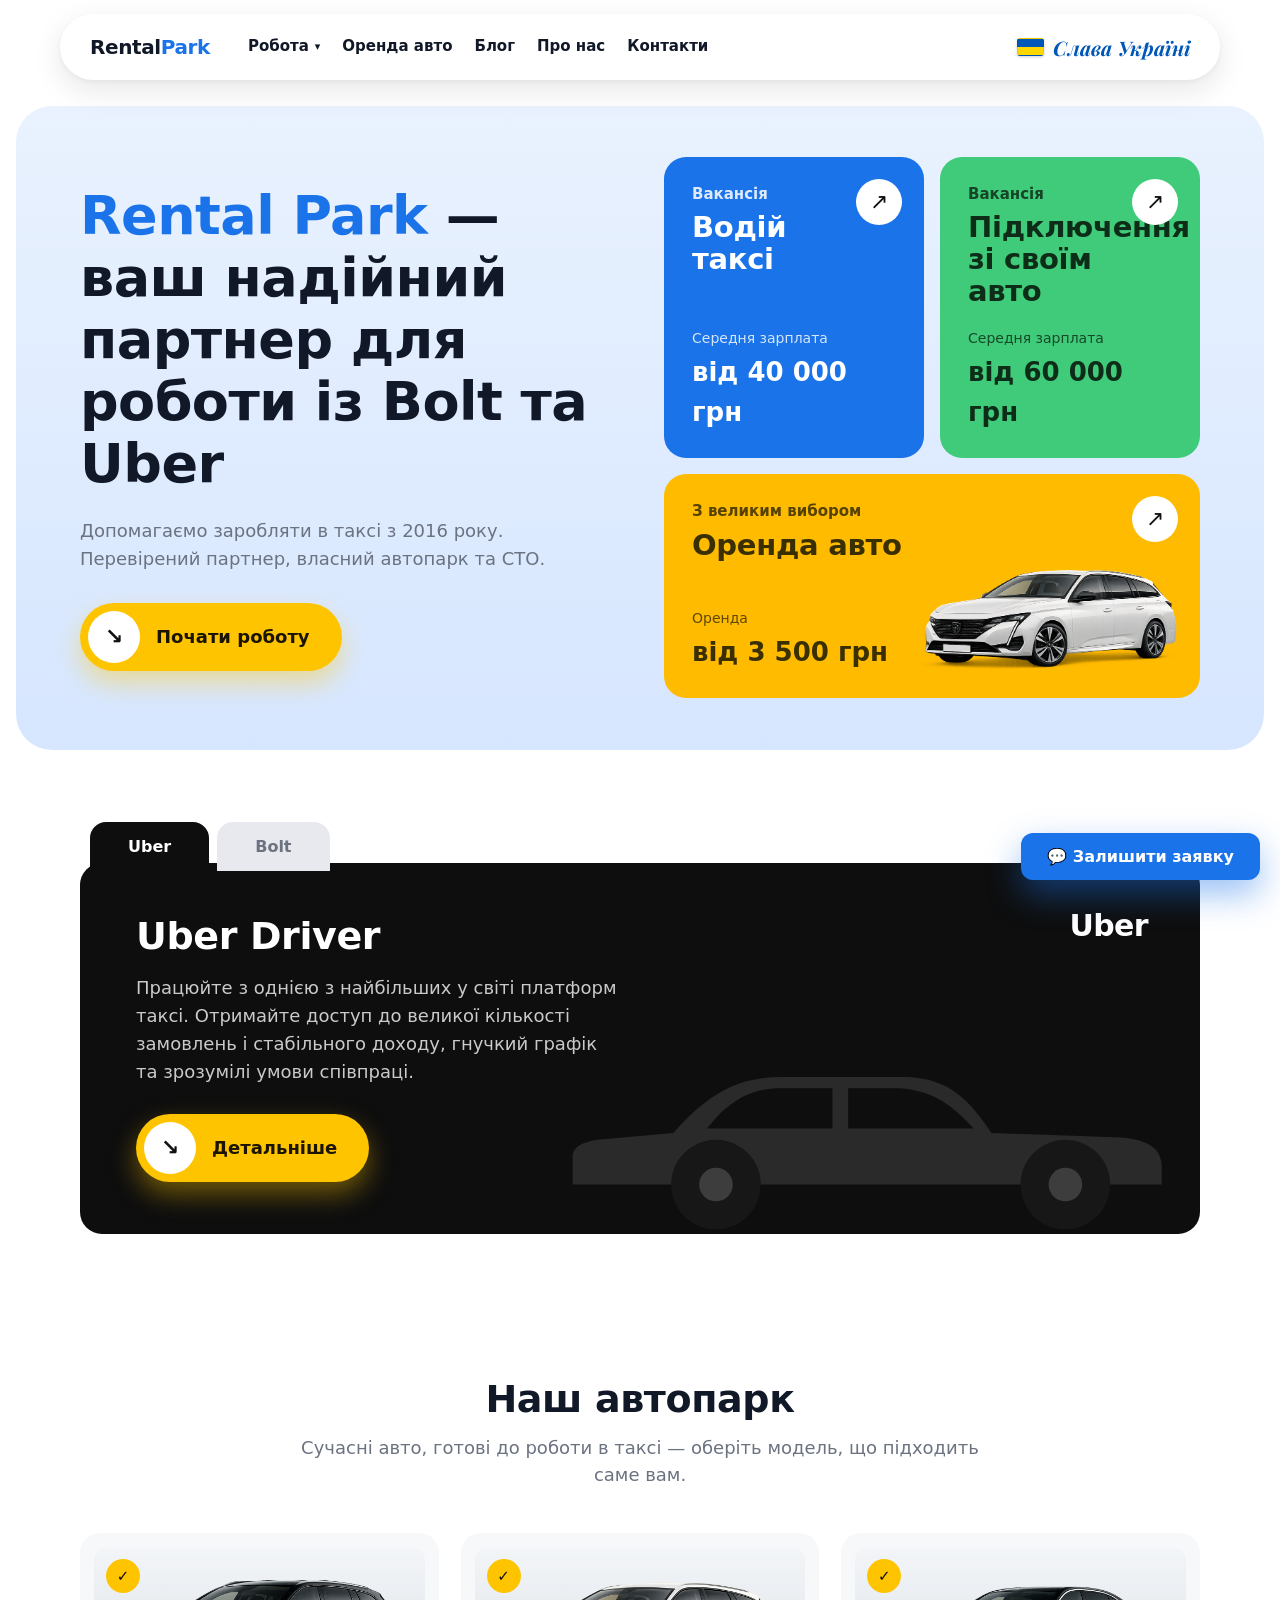
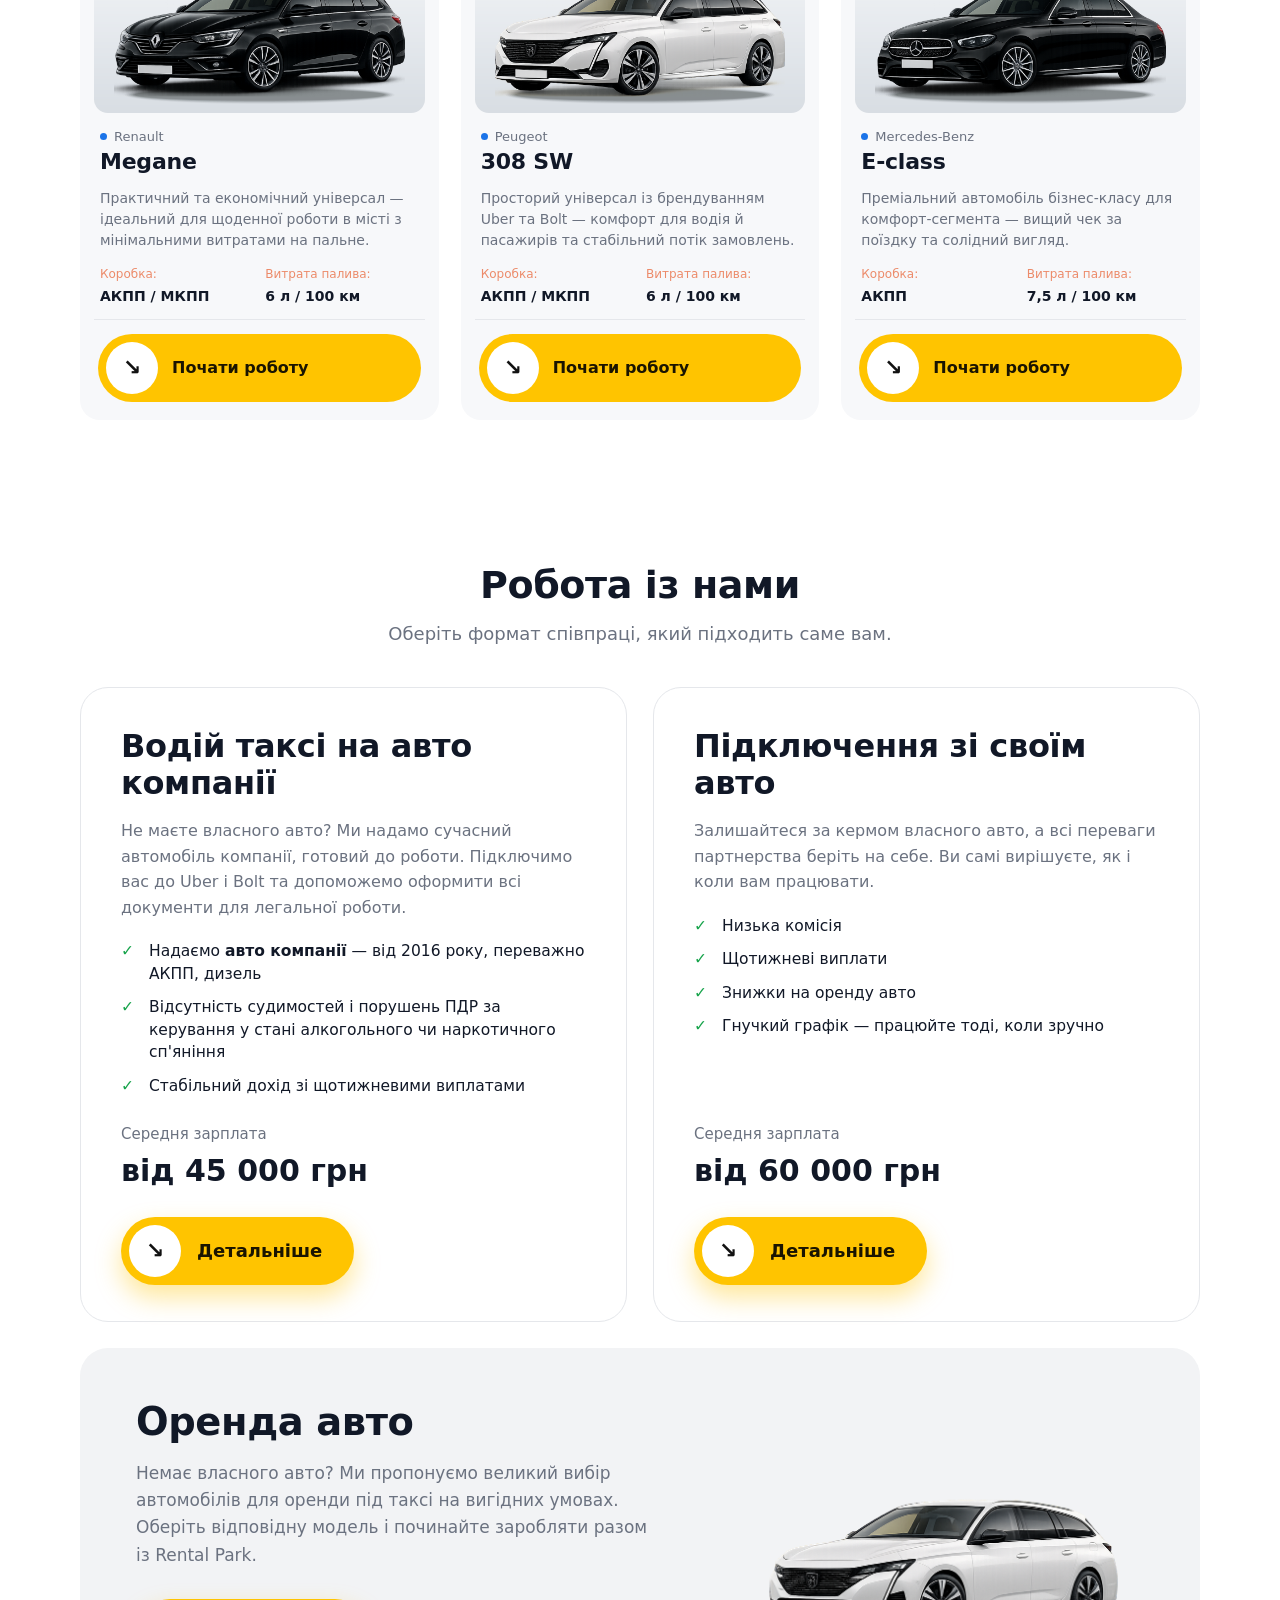
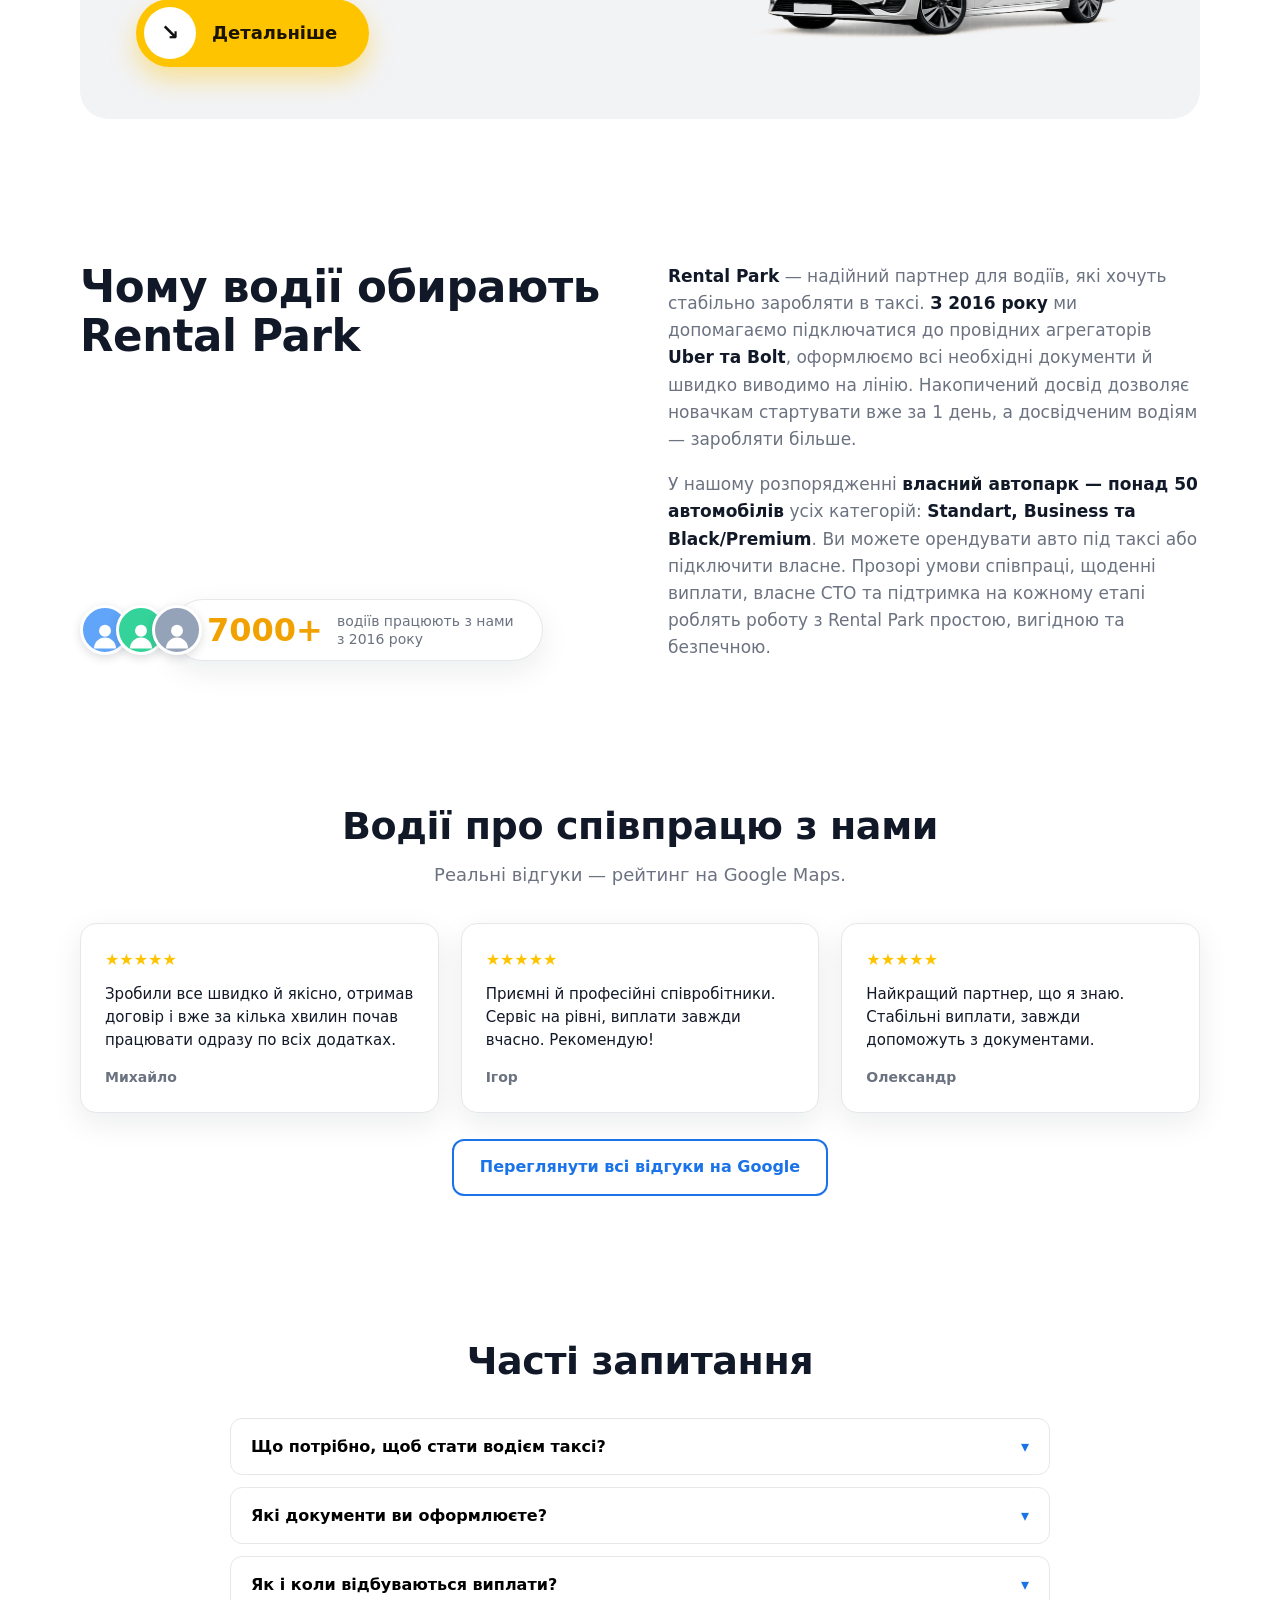
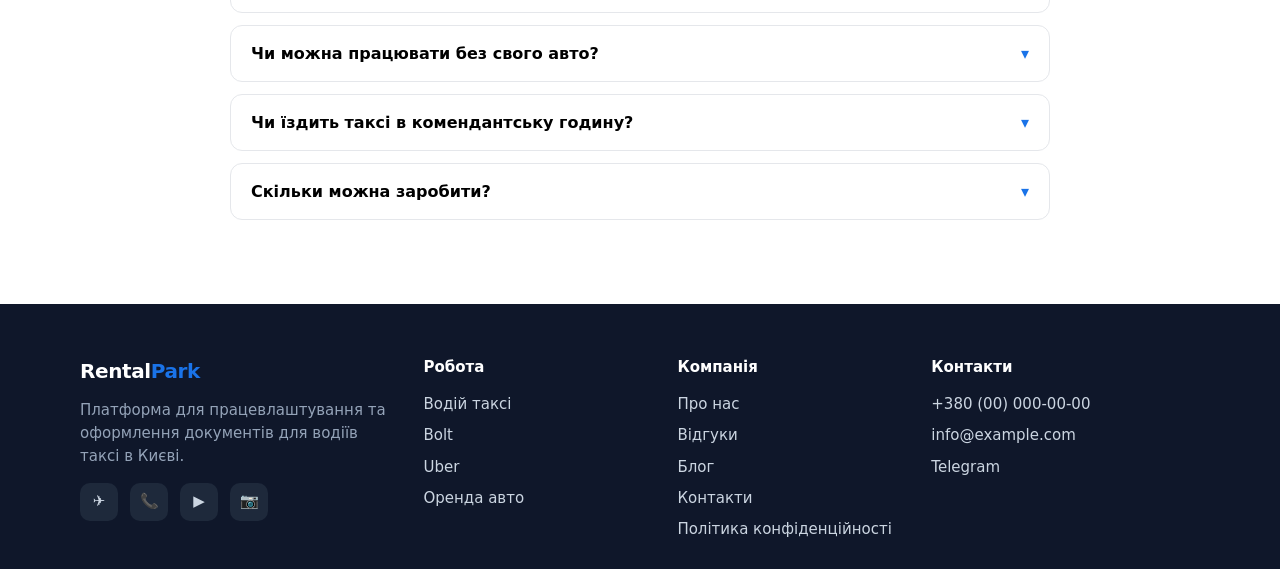
==== index.html @ 84e73bfc "Add contacts, privacy pages; data-driven rental catalog; content edits - Add Контакти page (phone/em" ====
<!DOCTYPE html>
<html lang="uk">
<head>
<meta charset="UTF-8">
<meta name="viewport" content="width=device-width, initial-scale=1">
<title>Робота водієм таксі в Києві — Uklon, Bolt, Uber | Прототип</title>
<meta name="description" content="Легальна робота в таксі Києва. Підключення до Uklon, Bolt, Uber за 1 день. Виплати щодня, оформлення документів під ключ, підтримка рідною мовою.">
<link rel="preconnect" href="https://fonts.googleapis.com">
<link rel="preconnect" href="https://fonts.gstatic.com" crossorigin>
<link href="https://fonts.googleapis.com/css2?family=Playfair+Display:ital,wght@1,600;1,700&display=swap" rel="stylesheet">
<link rel="stylesheet" href="styles.css">
</head>
<body>

<!-- HEADER -->
<header>
  <div class="nav">
    <a href="#" class="logo" onclick="window.scrollTo({top:0,behavior:'smooth'});return false;">Rental<span>Park</span></a>
    <nav class="menu">
      <div class="has-dropdown">
        <button type="button" class="drop-toggle" onclick="toggleDrop(this)">Робота <span class="chev">▾</span></button>
        <div class="dropdown">
          <div class="dd-head">Водій</div>
          <a class="dd-uber" href="uber.html"><span class="dd-dot"></span>Uber</a>
          <a class="dd-bolt" href="bolt.html"><span class="dd-dot"></span>Bolt</a>
        </div>
      </div>
      <a href="orenda.html">Оренда авто</a>
      <a href="blog.html">Блог</a>
      <a href="#about">Про нас</a>
      <a href="contacts.html">Контакти</a>
    </nav>
    <div class="nav-right">
      <span class="ua-slogan"><span class="ua-flag" aria-hidden="true"></span>Слава Україні</span>
      <button class="burger" onclick="toggleMenu()">☰</button>
    </div>
  </div>
</header>

<!-- S1 HERO -->
<section class="hero">
  <div class="wrap hero-grid">
    <div class="hero-text">
      <h1><span class="accent">Rental Park</span> — ваш надійний партнер для роботи із Bolt та Uber</h1>
      <p class="lead">Допомагаємо заробляти в таксі з 2016 року. Перевірений партнер, власний автопарк та СТО.</p>
      <a class="btn-start" href="#apply" onclick="openModal();return false;"><span class="bs-ic">↘</span>Почати роботу</a>
    </div>
    <div class="hero-cards">
      <a class="hcard hc-blue" href="#apply" onclick="openModal('blue');return false;">
        <div class="hc-arrow">↗</div>
        <div class="hc-label">Вакансія</div>
        <div class="hc-title">Водій таксі</div>
        <div class="hc-foot"><span>Середня зарплата</span><b>від 40 000 грн</b></div>
      </a>
      <a class="hcard hc-green" href="#apply" onclick="openModal('green');return false;">
        <div class="hc-arrow">↗</div>
        <div class="hc-label">Вакансія</div>
        <div class="hc-title">Підключення зі своїм авто</div>
        <div class="hc-foot"><span>Середня зарплата</span><b>від 60 000 грн</b></div>
      </a>
      <a class="hcard hc-yellow" id="rent" href="#apply" onclick="openModal();return false;">
        <img class="hc-car" src="car-rental.png" alt="Автомобіль для оренди" onerror="this.style.display='none'">
        <div class="hc-arrow">↗</div>
        <div class="hc-label">З великим вибором</div>
        <div class="hc-title">Оренда авто</div>
        <div class="hc-foot"><span>Оренда</span><b>від 3 500 грн</b></div>
      </a>
    </div>
  </div>
</section>

<!-- S1d PLATFORM TABS -->
<section id="platform-choice">
  <div class="wrap">
    <div class="ptabs">
      <button class="ptab is-active" data-tab="uber" onclick="showPlatform('uber')">Uber</button>
      <button class="ptab" data-tab="bolt" onclick="showPlatform('bolt')">Bolt</button>
    </div>
    <div class="ptab-mobile">
      <button class="pnav" onclick="platformNav(-1)" aria-label="Попередня платформа">‹</button>
      <span class="pcur">Uber</span>
      <button class="pnav" onclick="platformNav(1)" aria-label="Наступна платформа">›</button>
    </div>

    <!-- UBER -->
    <div class="pslide pslide-uber is-active" data-panel="uber">
      <span class="plogo">Uber</span>
      <div class="ptext">
        <h2>Uber Driver</h2>
        <p>Працюйте з однією з найбільших у світі платформ таксі. Отримайте доступ до великої кількості замовлень і стабільного доходу, гнучкий графік та зрозумілі умови співпраці.</p>
        <a class="btn-start" href="#apply" onclick="openModal();return false;"><span class="bs-ic">↘</span>Детальніше</a>
      </div>
      <div class="pcar">
        <svg class="pcar-ph" viewBox="0 0 600 240" aria-hidden="true">
          <path class="b" d="M30,196 L30,172 C30,164 35,159 52,156 L120,150 C150,116 176,100 216,100 L330,100 C366,102 384,120 404,150 L520,154 C544,156 556,164 556,180 L556,196 Z"/>
          <path class="w" d="M150,146 C170,120 190,110 216,110 L262,110 L262,146 Z"/>
          <path class="w" d="M276,110 L322,110 C352,112 370,126 388,146 L276,146 Z"/>
          <circle class="t" cx="158" cy="196" r="40"/><circle class="h" cx="158" cy="196" r="15"/>
          <circle class="t" cx="470" cy="196" r="40"/><circle class="h" cx="470" cy="196" r="15"/>
        </svg>
        <img class="pcar-img" src="uber-car.jpg" alt="Авто для роботи в Uber" loading="lazy" onerror="this.style.display='none'">
      </div>
    </div>

    <!-- BOLT -->
    <div class="pslide pslide-bolt" data-panel="bolt">
      <span class="plogo">Bolt</span>
      <div class="ptext">
        <h2>Bolt Taxi</h2>
        <p>Приєднуйтесь до одного з найпопулярніших сервісів таксі в Європі. Легкий старт, зручні умови для водіїв та стабільний потік замовлень із щотижневими виплатами.</p>
        <a class="btn-start" href="#apply" onclick="openModal();return false;"><span class="bs-ic">↘</span>Детальніше</a>
      </div>
      <div class="pcar">
        <svg class="pcar-ph" viewBox="0 0 600 240" aria-hidden="true">
          <path class="b" d="M30,196 L30,172 C30,164 35,159 52,156 L120,150 C150,116 176,100 216,100 L330,100 C366,102 384,120 404,150 L520,154 C544,156 556,164 556,180 L556,196 Z"/>
          <path class="w" d="M150,146 C170,120 190,110 216,110 L262,110 L262,146 Z"/>
          <path class="w" d="M276,110 L322,110 C352,112 370,126 388,146 L276,146 Z"/>
          <circle class="t" cx="158" cy="196" r="40"/><circle class="h" cx="158" cy="196" r="15"/>
          <circle class="t" cx="470" cy="196" r="40"/><circle class="h" cx="470" cy="196" r="15"/>
        </svg>
        <img class="pcar-img" src="bolt-car.jpg" alt="Авто для роботи в Bolt" loading="lazy" onerror="this.style.display='none'">
      </div>
    </div>
  </div>
</section>

<!-- S1d2 OUR FLEET -->
<section id="fleet">
  <div class="wrap">
    <div class="center" style="margin-bottom:44px">
      <h2>Наш автопарк</h2>
      <p class="lead center">Сучасні авто, готові до роботи в таксі — оберіть модель, що підходить саме вам.</p>
    </div>
    <div class="cars fleet-cars">

      <!-- CARD -->
      <article class="car-card">
        <div class="car-photo">
          <span class="car-badge">✓</span>
          <img src="renault-megane.png" alt="Renault Megane" loading="lazy" onerror="this.style.display='none'">
        </div>
        <div class="car-brand">Renault</div>
        <div class="car-name"><h3>Megane</h3></div>
        <p class="car-desc">Практичний та економічний універсал — ідеальний для щоденної роботи в місті з мінімальними витратами на пальне.</p>
        <div class="car-specs">
          <div><div class="lbl">Коробка:</div><div class="val">АКПП / МКПП</div></div>
          <div><div class="lbl">Витрата палива:</div><div class="val">6 л / 100 км</div></div>
        </div>
        <button class="btn-book" onclick="openModal()"><span class="bs-ic">↘</span>Почати роботу</button>
      </article>

      <!-- CARD -->
      <article class="car-card">
        <div class="car-photo">
          <span class="car-badge">✓</span>
          <img src="peugeot-308.png" alt="Peugeot 308 SW" loading="lazy" onerror="this.style.display='none'">
        </div>
        <div class="car-brand">Peugeot</div>
        <div class="car-name"><h3>308 SW</h3></div>
        <p class="car-desc">Просторий універсал із брендуванням Uber та Bolt — комфорт для водія й пасажирів та стабільний потік замовлень.</p>
        <div class="car-specs">
          <div><div class="lbl">Коробка:</div><div class="val">АКПП / МКПП</div></div>
          <div><div class="lbl">Витрата палива:</div><div class="val">6 л / 100 км</div></div>
        </div>
        <button class="btn-book" onclick="openModal()"><span class="bs-ic">↘</span>Почати роботу</button>
      </article>

      <!-- CARD -->
      <article class="car-card">
        <div class="car-photo">
          <span class="car-badge">✓</span>
          <img src="mercedes-e.png" alt="Mercedes E-class" loading="lazy" onerror="this.style.display='none'">
        </div>
        <div class="car-brand">Mercedes-Benz</div>
        <div class="car-name"><h3>E-class</h3></div>
        <p class="car-desc">Преміальний автомобіль бізнес-класу для комфорт-сегмента — вищий чек за поїздку та солідний вигляд.</p>
        <div class="car-specs">
          <div><div class="lbl">Коробка:</div><div class="val">АКПП</div></div>
          <div><div class="lbl">Витрата палива:</div><div class="val">7,5 л / 100 км</div></div>
        </div>
        <button class="btn-book" onclick="openModal()"><span class="bs-ic">↘</span>Почати роботу</button>
      </article>

    </div>
  </div>
</section>

<!-- S1e WORK WITH US -->
<section id="work">
  <div class="wrap">
    <div class="center" style="margin-bottom:40px">
      <h2>Робота із нами</h2>
      <p class="lead center">Оберіть формат співпраці, який підходить саме вам.</p>
    </div>
    <div class="grid job-grid">
      <div class="job-card">
        <h3>Водій таксі на авто компанії</h3>
        <p>Не маєте власного авто? Ми надамо сучасний автомобіль компанії, готовий до роботи. Підключимо вас до Uber і Bolt та допоможемо оформити всі документи для легальної роботи.</p>
        <ul class="job-cond">
          <li>Надаємо <strong>авто компанії</strong> — від 2016 року, переважно АКПП, дизель</li>
          <li>Відсутність судимостей і порушень ПДР за керування у стані алкогольного чи наркотичного сп'яніння</li>
          <li>Стабільний дохід зі щотижневими виплатами</li>
        </ul>
        <div class="job-foot">
          <div class="job-sal"><span>Середня зарплата</span><b>від 45 000 грн</b></div>
          <a class="btn-start" href="#apply" onclick="openModal();return false;"><span class="bs-ic">↘</span>Детальніше</a>
        </div>
      </div>

      <div class="job-card">
        <h3>Підключення зі своїм авто</h3>
        <p>Залишайтеся за кермом власного авто, а всі переваги партнерства беріть на себе. Ви самі вирішуєте, як і коли вам працювати.</p>
        <ul class="job-cond">
          <li>Низька комісія</li>
          <li>Щотижневі виплати</li>
          <li>Знижки на оренду авто</li>
          <li>Гнучкий графік — працюйте тоді, коли зручно</li>
        </ul>
        <div class="job-foot">
          <div class="job-sal"><span>Середня зарплата</span><b>від 60 000 грн</b></div>
          <a class="btn-start" href="#apply" onclick="openModal();return false;"><span class="bs-ic">↘</span>Детальніше</a>
        </div>
      </div>
    </div>

    <div class="rent-banner">
      <h3>Оренда авто</h3>
      <p>Немає власного авто? Ми пропонуємо великий вибір автомобілів для оренди під таксі на вигідних умовах. Оберіть відповідну модель і починайте заробляти разом із Rental Park.</p>
      <a class="btn-start" href="orenda.html"><span class="bs-ic">↘</span>Детальніше</a>
      <img class="rb-car" src="car-rental.png" alt="Автомобіль для оренди — Peugeot 308 SW" loading="lazy" onerror="this.style.display='none'">
    </div>
  </div>
</section>

<!-- S1b WHY / ABOUT -->
<section id="about">
  <div class="wrap why-grid">
    <div class="why-left">
      <h2>Чому водії обирають <span class="accent">Rental Park</span></h2>
      <div class="proof">
        <div class="avatars">
          <span class="avatar"><img src="face1.jpg" alt="" loading="lazy" onerror="this.remove()"></span>
          <span class="avatar"><img src="face2.jpg" alt="" loading="lazy" onerror="this.remove()"></span>
          <span class="avatar"><img src="face3.jpg" alt="" loading="lazy" onerror="this.remove()"></span>
        </div>
        <div class="proof-pill">
          <b>7000+</b>
          <span>водіїв працюють з нами<br>з 2016 року</span>
        </div>
      </div>
    </div>
    <div class="why-right">
      <p><strong>Rental Park</strong> — надійний партнер для водіїв, які хочуть стабільно заробляти в таксі. <strong>З 2016 року</strong> ми допомагаємо підключатися до провідних агрегаторів <strong>Uber та Bolt</strong>, оформлюємо всі необхідні документи й швидко виводимо на лінію. Накопичений досвід дозволяє новачкам стартувати вже за 1 день, а досвідченим водіям — заробляти більше.</p>
      <p>У нашому розпорядженні <strong>власний автопарк — понад 50 автомобілів</strong> усіх категорій: <strong>Standart, Business та Black/Premium</strong>. Ви можете орендувати авто під таксі або підключити власне. Прозорі умови співпраці, щоденні виплати, власне СТО та підтримка на кожному етапі роблять роботу з Rental Park простою, вигідною та безпечною.</p>
    </div>
  </div>
</section>

<!-- S7 REVIEWS -->
<section id="reviews">
  <div class="wrap">
    <div class="center" style="margin-bottom:34px"><h2>Водії про співпрацю з нами</h2><p class="lead center">Реальні відгуки — рейтинг на Google Maps.</p></div>
    <div class="grid rev">
      <div class="rev-card"><div class="stars">★★★★★</div><p>Зробили все швидко й якісно, отримав договір і вже за кілька хвилин почав працювати одразу по всіх додатках.</p><div class="who">Михайло</div></div>
      <div class="rev-card"><div class="stars">★★★★★</div><p>Приємні й професійні співробітники. Сервіс на рівні, виплати завжди вчасно. Рекомендую!</p><div class="who">Ігор</div></div>
      <div class="rev-card"><div class="stars">★★★★★</div><p>Найкращий партнер, що я знаю. Стабільні виплати, завжди допоможуть з документами.</p><div class="who">Олександр</div></div>
    </div>
    <div class="center" style="margin-top:26px"><a class="btn btn-ghost" href="#" onclick="return false;">Переглянути всі відгуки на Google</a></div>
  </div>
</section>

<!-- S10 FAQ -->
<section id="faq">
  <div class="wrap">
    <div class="center" style="margin-bottom:34px"><h2>Часті запитання</h2></div>
    <div class="faq">
      <div class="q"><button onclick="tq(this)">Що потрібно, щоб стати водієм таксі? <span class="chev">▾</span></button><div class="a"><p>Посвідчення водія, авто (своє або орендоване), пакет документів. Решту оформлення беремо на себе — консультуємо на кожному кроці.</p></div></div>
      <div class="q"><button onclick="tq(this)">Які документи ви оформлюєте? <span class="chev">▾</span></button><div class="a"><p>ФОП, договір, випис із ліцензії, ідентифікатор водія. Допомагаємо зібрати все для легальної роботи.</p></div></div>
      <div class="q"><button onclick="tq(this)">Як і коли відбуваються виплати? <span class="chev">▾</span></button><div class="a"><p>Щодня, щотижня або готівкою в офісі — обираєте зручний формат.</p></div></div>
      <div class="q"><button onclick="tq(this)">Чи можна працювати без свого авто? <span class="chev">▾</span></button><div class="a"><p>Так. Підберемо авто під таксі з партнерських автопарків на вигідних умовах.</p></div></div>
      <div class="q"><button onclick="tq(this)">Чи їздить таксі в комендантську годину? <span class="chev">▾</span></button><div class="a"><p>Uklon і Bolt працюють у Києві цілодобово за погодженими правилами. Розповімо деталі на консультації.</p></div></div>
      <div class="q"><button onclick="tq(this)">Скільки можна заробити? <span class="chev">▾</span></button><div class="a"><p>Залежить від графіка й платформи. Активні водії заробляють від 25 000 ₴/міс.* Порахуємо ваш дохід персонально.</p></div></div>
    </div>
  </div>
</section>

<!-- FOOTER -->
<footer id="contacts">
  <div class="wrap">
    <div class="foot-grid">
      <div>
        <div class="logo" style="color:#fff;margin-bottom:12px">Rental<span>Park</span></div>
        <p style="color:#94A3B8">Платформа для працевлаштування та оформлення документів для водіїв таксі в Києві.</p>
        <div class="socials"><a href="#">✈</a><a href="#">📞</a><a href="#">▶</a><a href="#">📷</a></div>
      </div>
      <div><h5>Робота</h5><div class="foot-links"><a href="#work">Водій таксі</a><a href="bolt.html">Bolt</a><a href="uber.html">Uber</a><a href="orenda.html">Оренда авто</a></div></div>
      <div><h5>Компанія</h5><div class="foot-links"><a href="#about">Про нас</a><a href="#reviews">Відгуки</a><a href="blog.html">Блог</a><a href="contacts.html">Контакти</a><a href="privacy.html">Політика конфіденційності</a></div></div>
      <div><h5>Контакти</h5><div class="foot-links"><a href="tel:+380000000000">+380 (00) 000-00-00</a><a href="mailto:info@example.com">info@example.com</a><a href="#">Telegram</a></div></div>
    </div>
  </div>
</footer>

<!-- STICKY CTA -->
<button class="btn btn-primary sticky-cta mobile-bar" onclick="openModal()">💬 Залишити заявку</button>

<!-- MODAL -->
<div class="modal" id="modal">
  <div class="join-box">
    <button class="join-close" onclick="closeModal()" aria-label="Закрити">×</button>
    <div class="join-content">
      <h2>Приєднуйся до<br>нашої команди!</h2>
      <p>Заповніть форму нижче та наші менеджери зв'яжуться із вами.</p>
      <form onsubmit="return submitForm(event,'f2')">
        <div class="join-fields">
          <label class="join-input">
            <svg viewBox="0 0 24 24" width="18" height="18" fill="#111" aria-hidden="true"><path d="M12 12a5 5 0 1 0 0-10 5 5 0 0 0 0 10Zm0 2c-5 0-9 2.5-9 6v1h18v-1c0-3.5-4-6-9-6Z"/></svg>
            <input required type="text" placeholder="Ваше ім'я">
          </label>
          <label class="join-input">
            <svg viewBox="0 0 24 24" width="18" height="18" fill="#111" aria-hidden="true"><path d="M6.6 10.8a15 15 0 0 0 6.6 6.6l2.2-2.2c.3-.3.7-.4 1-.2 1.1.4 2.3.6 3.6.6.6 0 1 .4 1 1V20c0 .6-.4 1-1 1C10.6 21 3 13.4 3 4c0-.6.4-1 1-1h3.4c.6 0 1 .4 1 1 0 1.3.2 2.5.6 3.6.1.4 0 .8-.3 1l-2.1 2.2Z"/></svg>
            <input required type="tel" placeholder="+380 000 000-00">
          </label>
        </div>
        <div class="join-submit-row">
          <button class="join-btn" type="submit"><span class="jb-ic">↘</span>Залишити заявку</button>
          <p class="join-consent">Натискаючи кнопку «Залишити заявку», ви автоматично погоджуєтесь із <a href="#">політикою конфіденційності</a> та обробкою персональних даних.</p>
        </div>
      </form>
      <div class="ok-msg" id="ok-f2">✓ Дякуємо! Менеджер зв'яжеться найближчим часом.</div>
    </div>
    <img class="join-photo" src="join.png" alt="" onerror="this.style.display='none'">
  </div>
</div>

<script src="app.js"></script>
</body>
</html>
---- styles.css ----
:root{
    --primary:#1A73E8; --primary-600:#155CC0; --accent:#FFC400;
    --ink:#111827; --muted:#6B7280; --bg:#FFFFFF; --bg-soft:#F5F7FA;
    --success:#16A34A; --line:#E5E7EB; --radius:16px;
    --shadow:0 10px 30px rgba(17,24,39,.08);
    --font:"Segoe UI",Roboto,Inter,system-ui,Arial,sans-serif;
  }
  *{box-sizing:border-box;margin:0;padding:0}
  html{scroll-behavior:smooth}
  body{font-family:var(--font);color:var(--ink);background:var(--bg);line-height:1.55;font-size:17px}
  img{max-width:100%;display:block}
  a{color:inherit;text-decoration:none}
  .wrap{max-width:1160px;margin:0 auto;padding:0 20px}
  section{padding:72px 0}
  h1,h2,h3{line-height:1.15;font-weight:800;letter-spacing:-.01em}
  h2{font-size:clamp(26px,3.4vw,38px);margin-bottom:12px}
  .lead{color:var(--muted);font-size:18px;max-width:720px}
  .center{text-align:center;margin-inline:auto}
  .btn{display:inline-flex;align-items:center;gap:8px;border:0;cursor:pointer;
    font-family:inherit;font-weight:700;font-size:16px;padding:14px 26px;border-radius:12px;transition:.18s}
  .btn-primary{background:var(--primary);color:#fff}
  .btn-primary:hover{background:var(--primary-600);transform:translateY(-1px)}
  .btn-ghost{background:#fff;color:var(--primary);border:2px solid var(--primary)}
  .btn-ghost:hover{background:var(--primary);color:#fff}
  .btn-lg{padding:16px 32px;font-size:17px}
  .tag{display:inline-flex;align-items:center;gap:8px;background:rgba(26,115,232,.1);
    color:var(--primary-600);font-weight:700;font-size:14px;padding:8px 14px;border-radius:999px}
  .grid{display:grid;gap:22px}

  /* HEADER */
  header{position:sticky;top:0;z-index:40;background:transparent;padding:14px 16px}
  .nav{max-width:1160px;margin:0 auto;display:flex;align-items:center;gap:26px;height:66px;
    padding:0 30px;background:#fff;border-radius:40px;
    box-shadow:0 10px 30px rgba(17,24,39,.10),0 2px 6px rgba(17,24,39,.05)}
  .logo{font-weight:900;font-size:20px;letter-spacing:-.02em}
  .logo span{color:var(--primary)}
  .menu{display:flex;gap:22px;margin-left:12px;font-weight:600;font-size:15px}
  .menu a:hover{color:var(--primary)}
  .nav-right{margin-left:auto;display:flex;align-items:center;gap:16px}
  .phone{font-weight:800;white-space:nowrap}
  .ua-slogan{display:inline-flex;align-items:center;gap:9px;white-space:nowrap;
    font-family:"Playfair Display",Georgia,"Times New Roman",serif;
    font-style:italic;font-weight:700;font-size:20px;letter-spacing:.01em;
    color:#0057B7;text-shadow:0 1px 0 rgba(255,255,255,.6)}
  .ua-flag{width:27px;height:18px;flex:0 0 auto;border-radius:3px;
    background:linear-gradient(#0057B7 0 50%,#FFD700 50% 100%);
    box-shadow:0 1px 3px rgba(0,0,0,.18);border:1px solid rgba(0,0,0,.06)}
  .burger{display:none;font-size:26px;background:none;border:0;cursor:pointer}
  @media(max-width:560px){.ua-slogan{font-size:16px;gap:7px}.ua-flag{width:22px;height:15px}}
  @media(max-width:380px){.ua-slogan .ua-flag{display:none}}

  /* HEADER DROPDOWN */
  .has-dropdown{position:relative}
  .drop-toggle{display:inline-flex;align-items:center;gap:6px;cursor:pointer;
    font-family:inherit;font-weight:600;font-size:15px;color:inherit;background:none;border:0;padding:0}
  .drop-toggle:hover{color:var(--primary)}
  .drop-toggle .chev{font-size:11px;transition:transform .2s}
  .has-dropdown:hover .drop-toggle .chev,.has-dropdown.open .drop-toggle .chev{transform:rotate(180deg)}
  .dropdown{position:absolute;top:calc(100% + 12px);left:-14px;min-width:200px;background:#fff;
    border:1px solid var(--line);border-radius:14px;box-shadow:var(--shadow);padding:8px;
    opacity:0;visibility:hidden;transform:translateY(6px);transition:.18s;z-index:50}
  .has-dropdown:hover .dropdown,.has-dropdown.open .dropdown{opacity:1;visibility:visible;transform:translateY(0)}
  .dropdown::before{content:"";position:absolute;top:-12px;left:0;right:0;height:12px}
  .dd-head{font-size:12px;font-weight:700;text-transform:uppercase;letter-spacing:.05em;
    color:var(--muted);padding:8px 12px;border-bottom:1px solid var(--line);margin-bottom:6px}
  .dropdown a{display:flex;align-items:center;gap:12px;padding:10px 12px;border-radius:10px;
    font-weight:700;font-size:15px;transition:.15s}
  .dropdown a:hover{background:var(--bg-soft)}
  .dd-dot{width:10px;height:10px;flex:0 0 10px;border-radius:50%}
  .dd-uber{color:#111827}
  .dd-uber .dd-dot{background:#111827}
  .dd-bolt{color:#34C759}
  .dd-bolt .dd-dot{background:#34C759}

  /* HERO */
  .hero{background:linear-gradient(180deg,#E9F2FE 0%,#D6E6FF 100%);
    border-radius:36px;margin:12px 16px 0;padding:clamp(30px,4vw,58px) 0}
  .hero-grid{display:grid;grid-template-columns:1fr 1fr;gap:48px;align-items:center}
  .hero h1{font-size:clamp(32px,4.6vw,54px);margin:0 0 22px}
  .hero .accent{color:var(--primary)}
  .hero-text .lead{margin-bottom:30px}

  /* START BUTTON */
  .btn-start{display:inline-flex;align-items:center;gap:16px;background:var(--accent);
    color:#1a1400;font-weight:800;font-size:18px;padding:8px 32px 8px 8px;border-radius:999px;
    box-shadow:0 12px 26px rgba(255,196,0,.4);transition:.2s}
  .btn-start:hover{transform:translateY(-2px);box-shadow:0 16px 32px rgba(255,196,0,.5)}
  .bs-ic{width:52px;height:52px;flex:0 0 52px;border-radius:50%;background:#fff;color:#111;
    display:grid;place-items:center;font-size:22px}

  /* HERO CARDS */
  .hero-cards{display:grid;grid-template-columns:1fr 1fr;gap:16px}
  .hcard{position:relative;display:flex;flex-direction:column;border-radius:22px;
    padding:26px 28px;min-height:224px;overflow:hidden;transition:.2s}
  .hcard:hover{transform:translateY(-4px)}
  .hc-yellow{grid-column:1 / -1}
  .hc-arrow{position:absolute;top:22px;right:22px;width:46px;height:46px;flex:0 0 46px;
    border-radius:50%;background:#fff;color:#111;display:grid;place-items:center;
    font-size:22px;transition:.2s}
  .hcard:hover .hc-arrow{transform:translate(3px,-3px)}
  .hc-label{font-size:15px;font-weight:600;opacity:.85;margin-bottom:6px}
  .hc-title{font-size:clamp(22px,2.3vw,29px);font-weight:800;line-height:1.1;
    letter-spacing:-.01em;max-width:78%}
  .hc-foot{margin-top:auto;padding-top:20px}
  .hc-foot span{display:block;font-size:14px;opacity:.82;margin-bottom:2px}
  .hc-foot b{font-size:clamp(20px,2.1vw,26px);font-weight:900}
  .hc-blue{background:var(--primary);color:#fff}
  .hc-green{background:#3FCB79;color:#0E2D18}
  .hc-yellow{background:#FFBB00;color:#3a2f00}
  .hc-car{position:absolute;right:-2%;bottom:-6%;width:66%;max-width:440px;height:auto;
    pointer-events:none;z-index:0}
  .hcard .hc-label,.hcard .hc-title,.hcard .hc-foot{position:relative;z-index:2}
  .hcard .hc-arrow{z-index:3}
  @media(max-width:900px){.hc-car{width:58%;bottom:-4%}}
  @media(max-width:560px){
    .hero-cards{grid-template-columns:1fr;gap:14px}
    .hcard{min-height:auto;padding:30px 26px;text-align:center}
    .hc-arrow{top:20px;right:20px}
    .hc-title{max-width:none;font-size:26px;overflow-wrap:break-word}
    .hc-yellow{text-align:left}
    .hc-yellow .hc-title{max-width:70%}
    .hc-car{width:52%;bottom:-2%}
  }

  /* WHY / ABOUT */
  .why-grid{display:grid;grid-template-columns:1fr 1fr;gap:56px;align-items:stretch}
  .why-left{display:flex;flex-direction:column;justify-content:space-between;gap:40px}
  .why-left h2{font-size:clamp(28px,3.4vw,44px);line-height:1.12;margin:0}
  .why-right p{color:var(--muted);font-size:17px;line-height:1.6;margin-bottom:18px}
  .why-right p:last-child{margin-bottom:0}
  .why-right strong{color:var(--ink);font-weight:800}
  .proof{display:flex;align-items:center}
  .avatars{display:flex;position:relative;z-index:2}
  .avatar{width:50px;height:50px;border-radius:50%;border:3px solid #fff;overflow:hidden;
    margin-right:-14px;box-shadow:0 3px 10px rgba(17,24,39,.15);
    background-image:url("data:image/svg+xml,%3Csvg xmlns='http://www.w3.org/2000/svg' viewBox='0 0 40 40'%3E%3Ccircle cx='20' cy='15' r='7' fill='white'/%3E%3Cpath d='M7 36c0-7.2 5.8-13 13-13s13 5.8 13 13z' fill='white'/%3E%3C/svg%3E");
    background-repeat:no-repeat;background-position:center bottom;background-size:78%}
  .avatar:nth-child(1){background-color:#60A5FA}
  .avatar:nth-child(2){background-color:#34D399}
  .avatar:nth-child(3){background-color:#94A3B8}
  .avatar img{width:100%;height:100%;object-fit:cover;border-radius:50%}
  .proof-pill{display:flex;align-items:center;gap:14px;background:#fff;border:1px solid var(--line);
    border-radius:999px;padding:12px 28px 12px 34px;margin-left:-16px;box-shadow:var(--shadow)}
  .proof-pill b{font-size:32px;font-weight:900;color:#F2A200;line-height:1}
  .proof-pill span{font-size:14px;color:var(--muted);line-height:1.3}
  @media(max-width:900px){.why-grid{grid-template-columns:1fr;gap:36px}}

  /* ROAD / EARN */
  .road-sec{background:var(--bg-soft)}
  .road-grid{display:grid;grid-template-columns:1fr 1fr;gap:40px;align-items:center}
  .road-text h2{margin:0}
  .accent-y{color:#F5A200}
  .road-list{list-style:none;display:grid;gap:20px;margin-top:30px}
  .road-list li{position:relative;padding-left:28px;font-size:20px;font-weight:700;
    letter-spacing:-.01em;color:var(--ink)}
  .road-list li::before{content:"";position:absolute;left:2px;top:.62em;width:10px;height:10px;
    border-radius:50%;background:var(--primary);transform:translateY(-50%)}
  .road-art{display:flex;justify-content:center}
  .road-art svg{width:100%;max-width:400px;height:auto}
  .road-dash{animation:dashmove 1.4s linear infinite}
  @keyframes dashmove{to{stroke-dashoffset:-100}}
  .road-car{animation:carbob 2.6s ease-in-out infinite}
  @keyframes carbob{0%,100%{transform:translateY(0)}50%{transform:translateY(-7px)}}
  @media(prefers-reduced-motion:reduce){.road-dash,.road-car{animation:none}}
  @media(max-width:900px){.road-grid{grid-template-columns:1fr;gap:24px}
    .road-art svg{max-width:300px}}

  /* PLATFORM TABS */
  .ptabs{display:flex;gap:8px;padding-left:10px;position:relative;z-index:2}
  .ptab{font-family:inherit;font-weight:800;font-size:16px;padding:15px 38px;border:0;cursor:pointer;
    background:#E7E9EE;color:var(--muted);border-radius:16px 16px 0 0;margin-bottom:-8px;transition:.15s}
  .ptab:hover{color:var(--ink)}
  .ptab[data-tab="uber"].is-active{background:#0E0E0E;color:#fff}
  .ptab[data-tab="bolt"].is-active{background:#0F1512;color:#fff}
  .ptab-mobile{display:none;align-items:center;justify-content:space-between;margin-bottom:14px}
  .pnav{width:46px;height:46px;border-radius:50%;border:1px solid var(--line);background:#fff;
    font-size:22px;line-height:1;cursor:pointer;color:var(--ink)}
  .pcur{font-weight:800;font-size:18px}
  .pslide{position:relative;display:none;overflow:hidden;border-radius:22px;min-height:340px;padding:52px 56px}
  .pslide.is-active{display:block}
  .pslide-uber{background:#0E0E0E}
  .pslide-bolt{background:#0F1512}
  .plogo{position:absolute;top:40px;right:52px;font-weight:900;font-size:30px;letter-spacing:-.02em;z-index:3;color:#fff}
  .pslide-bolt .plogo{color:#2FD180}
  .ptext{position:relative;z-index:2;max-width:48%}
  .pslide h2{color:#fff;margin-bottom:16px}
  .ptext p{color:rgba(255,255,255,.78);font-size:18px;line-height:1.55;margin-bottom:28px}
  .pcar{position:absolute;right:-1%;bottom:0;width:60%;max-width:720px;z-index:1;pointer-events:none;line-height:0}
  .pcar-img{position:absolute;right:0;bottom:0;width:100%;height:auto}
  .pcar-ph{width:100%;height:auto;display:block}
  .pslide-uber .pcar-ph .b{fill:#2A2A2A}
  .pslide-uber .pcar-ph .w{fill:#0E0E0E}
  .pslide-uber .pcar-ph .t{fill:#171717}
  .pslide-uber .pcar-ph .h{fill:#3d3d3d}
  .pslide-bolt .pcar-ph .b{fill:#E9EDEA}
  .pslide-bolt .pcar-ph .w{fill:#0F1512}
  .pslide-bolt .pcar-ph .t{fill:#141414}
  .pslide-bolt .pcar-ph .h{fill:#2FD180}
  @media(max-width:900px){
    .ptabs{display:none}
    .ptab-mobile{display:flex}
    .pslide{padding:32px 24px;min-height:430px}
    .ptext{max-width:100%}
    .pcar{width:108%;opacity:.3;right:-10%}
    .plogo{font-size:24px;top:26px;right:24px}
  }

  /* WORK WITH US */
  .job-grid{grid-template-columns:repeat(2,1fr);gap:26px}
  .job-card{background:#fff;border:1px solid var(--line);border-radius:28px;
    padding:40px 40px 36px;display:flex;flex-direction:column}
  .job-card h3{font-size:clamp(24px,2.6vw,32px);letter-spacing:-.01em;margin-bottom:16px}
  .job-card>p{color:var(--muted);font-size:16px;line-height:1.6;margin-bottom:20px}
  .job-cond{list-style:none;display:grid;gap:11px;margin-bottom:26px}
  .job-cond li{position:relative;padding-left:28px;font-size:15.5px;line-height:1.45;color:var(--ink)}
  .job-cond li::before{content:"✓";position:absolute;left:0;top:0;color:var(--success);font-weight:800}
  .job-foot{margin-top:auto}
  .job-sal span{display:block;font-size:15px;color:var(--muted)}
  .job-sal b{display:block;font-size:30px;font-weight:900;margin:2px 0 22px}
  @media(max-width:900px){.job-grid{grid-template-columns:1fr}
    .job-card{padding:30px 26px}}
  /* OUR FLEET */
  .fleet-cars .car-photo{aspect-ratio:2/1;background:#EDF0F3}
  .fleet-cars .car-desc{color:var(--muted);font-size:14px;line-height:1.5;padding:0 6px;margin-bottom:14px}
  .fleet-cars .btn-book{margin-top:auto}

  .rent-banner{position:relative;overflow:hidden;background:#F2F3F5;border-radius:28px;
    margin-top:26px;min-height:300px;padding:52px 56px}
  .rent-banner h3{font-size:clamp(26px,3vw,40px);letter-spacing:-.01em;margin-bottom:16px}
  .rent-banner p{color:var(--muted);font-size:17px;line-height:1.6;max-width:52%;
    margin-bottom:30px;position:relative;z-index:2}
  .rent-banner .btn-start{position:relative;z-index:2}
  .rb-car{position:absolute;right:3%;top:50%;transform:translateY(-50%);width:44%;
    max-width:540px;height:auto;pointer-events:none;z-index:1}
  @media(max-width:900px){
    .rent-banner{padding:32px 26px;min-height:auto}
    .rent-banner p{max-width:100%}
    .rb-car{position:static;transform:none;width:88%;margin:24px auto 0;display:block}
  }

  /* OFFER CARDS */
  .offers{grid-template-columns:repeat(3,1fr)}
  .card{background:#fff;border:1px solid var(--line);border-radius:var(--radius);padding:26px;box-shadow:var(--shadow);transition:.2s}
  .card:hover{transform:translateY(-4px)}
  .card h3{font-size:20px;margin-bottom:8px}
  .card p{color:var(--muted);font-size:15px;margin-bottom:16px}
  .price-badge{font-weight:800;color:var(--success)}

  /* ADVANTAGES */
  .adv{grid-template-columns:repeat(5,1fr)}
  .adv-item{background:var(--bg-soft);border-radius:var(--radius);padding:22px;position:relative}
  .adv-item .n{position:absolute;top:16px;right:18px;font-weight:900;color:var(--line);font-size:26px}
  .adv-item .ic{width:44px;height:44px;border-radius:12px;background:#fff;color:var(--primary);
    display:grid;place-items:center;font-size:22px;margin-bottom:12px;box-shadow:var(--shadow)}
  .adv-item h4{font-size:16px;margin-bottom:6px}
  .adv-item p{font-size:14px;color:var(--muted)}

  /* PLATFORMS */
  .plat{grid-template-columns:repeat(3,1fr)}
  .plat a{background:#fff;border:1px solid var(--line);border-radius:var(--radius);padding:28px;text-align:center;box-shadow:var(--shadow);transition:.2s}
  .plat a:hover{transform:translateY(-4px);border-color:var(--primary)}
  .plat .name{font-weight:900;font-size:26px;margin-bottom:8px}
  .plat p{color:var(--muted);font-size:14px}

  /* STEPS */
  .steps{grid-template-columns:repeat(4,1fr)}
  .step{padding:24px;border-radius:var(--radius);background:#fff;border:1px solid var(--line)}
  .step .num{width:44px;height:44px;border-radius:50%;background:var(--primary);color:#fff;
    font-weight:800;display:grid;place-items:center;margin-bottom:14px}
  .step h4{font-size:17px;margin-bottom:6px}
  .step p{color:var(--muted);font-size:14px}
  .section-soft{background:var(--bg-soft)}

  /* REVIEWS */
  .rev{grid-template-columns:repeat(3,1fr)}
  .rev-card{background:#fff;border:1px solid var(--line);border-radius:var(--radius);padding:24px;box-shadow:var(--shadow)}
  .stars{color:var(--accent);margin-bottom:10px;font-size:16px}
  .rev-card p{font-size:15px}
  .rev-card .who{margin-top:14px;font-weight:700;font-size:14px;color:var(--muted)}

  /* PRICING */
  .pricing{grid-template-columns:repeat(2,1fr);max-width:820px;margin-inline:auto}
  .plan{background:#fff;border:2px solid var(--line);border-radius:20px;padding:30px;position:relative}
  .plan.vip{border-color:var(--primary)}
  .plan .badge{position:absolute;top:-14px;left:30px;background:var(--primary);color:#fff;
    font-size:13px;font-weight:700;padding:5px 12px;border-radius:999px}
  .plan h3{font-size:24px;margin-bottom:6px}
  .plan .cost{font-size:16px;color:var(--muted);margin:12px 0}
  .plan .cost b{font-size:30px;color:var(--ink)}
  .plan ul{list-style:none;margin:16px 0 22px;display:grid;gap:10px}
  .plan li{display:flex;gap:10px;font-size:15px}
  .plan li::before{content:"✓";color:var(--success);font-weight:800}

  /* FAQ */
  .faq{max-width:820px;margin-inline:auto}
  .q{border:1px solid var(--line);border-radius:12px;margin-bottom:12px;background:#fff;overflow:hidden}
  .q button{width:100%;text-align:left;background:none;border:0;padding:18px 20px;font-family:inherit;
    font-weight:700;font-size:16px;cursor:pointer;display:flex;justify-content:space-between;gap:16px}
  .q .a{max-height:0;overflow:hidden;transition:max-height .25s ease;color:var(--muted)}
  .q .a p{padding:0 20px 18px}
  .q.open .a{max-height:260px}
  .q .chev{transition:.2s;color:var(--primary)}
  .q.open .chev{transform:rotate(180deg)}

  /* LEAD FORM */
  .lead-sec{background:linear-gradient(135deg,var(--primary),var(--primary-600));color:#fff}
  .lead-box{background:#fff;color:var(--ink);border-radius:22px;box-shadow:var(--shadow);
    padding:34px;max-width:520px;margin:22px auto 0}
  .lead-box h3{font-size:22px;margin-bottom:6px}
  .field{margin-bottom:14px}
  .field input{width:100%;padding:14px 16px;border:1.5px solid var(--line);border-radius:12px;font-size:16px;font-family:inherit}
  .field input:focus{outline:0;border-color:var(--primary)}
  .consent{font-size:12px;color:var(--muted);margin-top:10px}
  .consent a{color:var(--primary)}

  /* BLOG */
  .blog{grid-template-columns:repeat(3,1fr)}
  .post{background:#fff;border:1px solid var(--line);border-radius:var(--radius);overflow:hidden;box-shadow:var(--shadow)}
  .post .thumb{height:150px;background:linear-gradient(120deg,#dbeafe,#eff6ff);display:grid;place-items:center;color:var(--primary);font-weight:800}
  .post .body{padding:18px}
  .post .cat{font-size:12px;color:var(--primary);font-weight:700;text-transform:uppercase}
  .post h4{font-size:16px;margin:6px 0}
  .post .meta{font-size:13px;color:var(--muted)}

  /* FOOTER */
  footer{background:#0F172A;color:#CBD5E1;padding:52px 0 28px;font-size:15px}
  .foot-grid{display:grid;grid-template-columns:1.4fr 1fr 1fr 1.2fr;gap:30px}
  footer h5{color:#fff;font-size:15px;margin-bottom:14px}
  footer a:hover{color:#fff}
  .foot-links{display:grid;gap:8px}
  .socials{display:flex;gap:12px;margin-top:14px}
  .socials a{width:38px;height:38px;border-radius:10px;background:#1E293B;display:grid;place-items:center}
  .copyright{border-top:1px solid #1E293B;margin-top:34px;padding-top:20px;font-size:13px;color:#64748B}

  /* STICKY CTA */
  .sticky-cta{position:fixed;right:20px;bottom:20px;z-index:45;box-shadow:0 14px 34px rgba(26,115,232,.45)}
  @media(max-width:900px){.sticky-cta.mobile-bar{left:0;right:0;bottom:0;border-radius:0;justify-content:center;padding:16px}}

  /* MODAL */
  .modal{position:fixed;inset:0;z-index:60;background:rgba(15,23,42,.6);display:none;
    align-items:center;justify-content:center;padding:20px}
  .modal.on{display:flex}
  .modal-box{background:#fff;border-radius:20px;max-width:440px;width:100%;padding:30px;position:relative}
  .modal-box h3{font-size:22px;margin-bottom:6px}
  .modal-box .close{position:absolute;top:14px;right:16px;font-size:26px;background:none;border:0;cursor:pointer;color:var(--muted)}
  .promo{background:rgba(22,163,74,.12);color:var(--success);font-weight:700;font-size:14px;
    padding:10px 14px;border-radius:10px;margin-bottom:16px}
  .ok-msg{display:none;background:rgba(22,163,74,.12);color:var(--success);padding:16px;border-radius:12px;font-weight:700;text-align:center}

  /* JOIN MODAL */
  .join-box{position:relative;overflow:hidden;background:#FFC400;border-radius:28px;
    width:100%;max-width:1000px;min-height:440px;display:flex}
  .join-close{position:absolute;top:20px;right:20px;width:48px;height:48px;border-radius:50%;
    background:#fff;border:0;cursor:pointer;font-size:24px;color:#111;z-index:5;
    display:grid;place-items:center;line-height:1}
  .join-content{padding:48px 52px;flex:1;z-index:2}
  .join-box h2{font-size:clamp(30px,4vw,50px);line-height:1.04;color:#111;
    letter-spacing:-.02em;margin-bottom:16px;font-weight:800}
  .join-content>p{font-size:18px;color:#3a2f00;line-height:1.5;margin-bottom:30px;max-width:460px}
  .join-fields{display:flex;gap:16px;margin-bottom:22px;flex-wrap:wrap;max-width:620px}
  .join-input{flex:1;min-width:220px;display:flex;align-items:center;gap:12px;
    background:#fff;border-radius:999px;padding:15px 24px}
  .join-input svg{flex:0 0 18px}
  .join-input input{border:0;outline:0;background:none;font-family:inherit;font-size:16px;width:100%;color:#111}
  .join-submit-row{display:flex;align-items:center;gap:24px;flex-wrap:wrap}
  .join-btn{display:inline-flex;align-items:center;gap:16px;background:#111;color:#fff;border:0;
    cursor:pointer;font-family:inherit;font-weight:800;font-size:17px;padding:8px 34px 8px 8px;
    border-radius:999px;transition:.15s}
  .join-btn:hover{transform:translateY(-1px)}
  .jb-ic{width:48px;height:48px;flex:0 0 48px;border-radius:50%;background:#fff;color:#111;
    display:grid;place-items:center;font-size:20px}
  .join-consent{font-size:12.5px;color:#3a2f00;line-height:1.4;max-width:300px}
  .join-consent a{color:#111;text-decoration:underline}
  .join-photo{position:absolute;right:0;bottom:0;height:100%;width:auto;max-width:46%;
    object-fit:cover;object-position:left bottom;z-index:1}
  /* themes */
  .join-box.theme-blue{background:#1A73E8}
  .join-box.theme-blue h2{color:#fff}
  .join-box.theme-blue .join-content>p{color:rgba(255,255,255,.88)}
  .join-box.theme-blue .join-consent{color:rgba(255,255,255,.82)}
  .join-box.theme-blue .join-consent a{color:#fff}
  .join-box.theme-green{background:#3FCB79}
  .join-box.theme-green h2{color:#0E2D18}
  .join-box.theme-green .join-content>p{color:#0E2D18}
  .join-box.theme-green .join-consent{color:#0E2D18}
  .join-box.theme-green .join-consent a{color:#0E2D18}
  @media(max-width:760px){
    .join-box{min-height:auto}
    .join-content{padding:34px 24px}
    .join-photo{display:none!important}
    .join-consent{max-width:none}
  }

  @media(max-width:900px){
    .menu,.phone{display:none}
    .burger{display:block}
    .hero-grid{grid-template-columns:1fr}
    .offers,.plat,.rev,.blog{grid-template-columns:1fr}
    .adv,.steps{grid-template-columns:repeat(2,1fr)}
    .pricing{grid-template-columns:1fr}
    .foot-grid{grid-template-columns:1fr 1fr}
    section{padding:52px 0}
  }

/* ================= ОРЕНДА PAGE ================= */
.oh-hero{background:linear-gradient(180deg,#EEF3FA 0%,#E1E9F5 100%);border-radius:36px;
  margin:12px 16px 0;padding:clamp(30px,4vw,56px) 0;overflow:hidden}
.oh-grid{display:grid;grid-template-columns:1.05fr .95fr;gap:40px;align-items:center}
.oh-left h1{font-size:clamp(30px,4.4vw,50px);line-height:1.08;margin-bottom:16px}
.oh-left h1 .accent{color:var(--primary)}
.oh-left p{color:var(--muted);font-size:18px;line-height:1.5;margin-bottom:30px;max-width:470px}
.oh-car{width:100%;max-width:600px;height:auto;justify-self:end}
.crumbs{display:flex;flex-wrap:wrap;align-items:center;gap:9px;font-size:14px;color:var(--muted);margin-bottom:22px}
.crumbs a:hover{color:var(--primary)}
.crumbs .sep{color:#9aa3af}
.crumbs .cur{color:var(--ink);font-weight:700}
.bolt-hero{background:linear-gradient(180deg,#E9F7EE 0%,#D7EFE0 100%)}
.bolt-accent{color:#12A150}
.bolt-hero .crumbs a:hover{color:#16A34A}

/* ================= BLOG PAGE ================= */
.blog-hero{background:linear-gradient(120deg,#2F80ED 0%,#1E63C7 60%,#1856B4 100%);
  border-radius:36px;margin:12px 16px 0;padding:clamp(30px,4vw,56px) 0;overflow:hidden;color:#fff}
.blog-grid2{display:grid;grid-template-columns:1.2fr .8fr;gap:30px;align-items:center;min-height:280px;position:relative}
.blog-hero .crumbs{color:rgba(255,255,255,.75)}
.blog-hero .crumbs a{color:rgba(255,255,255,.75)}
.blog-hero .crumbs a:hover{color:#fff}
.blog-hero .crumbs .sep{color:rgba(255,255,255,.5)}
.blog-hero .crumbs .cur{color:#fff}
.blog-hero h1{font-size:clamp(36px,5vw,64px);line-height:1.05;margin-bottom:18px}
.blog-hero .bh-sub{color:rgba(255,255,255,.9);font-size:clamp(17px,2vw,20px);font-weight:600;max-width:420px}
.bh-phone-wrap{position:relative;align-self:stretch}

/* PHONE MOCKUP */
.phone{position:absolute;right:0;top:-8px;width:230px;max-width:60vw;background:#0c0d10;
  border-radius:42px;padding:11px;
  box-shadow:0 40px 70px rgba(9,30,66,.45),0 8px 20px rgba(9,30,66,.3);
  transform:rotate(8deg)}
.phone-screen{position:relative;background:#fff;border-radius:36px;overflow:hidden;aspect-ratio:9/19.3}
.phone-notch{position:absolute;top:12px;left:50%;transform:translateX(-50%);width:96px;height:28px;
  background:#0c0d10;border-radius:16px;z-index:3}
.phone-status{position:relative;z-index:2;display:flex;justify-content:space-between;align-items:center;
  padding:14px 24px 8px;font-size:14px;font-weight:700;color:#0c0d10}
.phone-status .ps-ic{display:flex;gap:5px;align-items:center;font-size:12px}
.ph-article{padding:6px 16px 18px;text-align:center}
.ph-photo{position:relative;border-radius:16px;overflow:hidden;aspect-ratio:4/3.4;background:#e7ebf0}
.ph-photo img{width:100%;height:100%;object-fit:cover}
.ph-roof{position:absolute;top:14%;left:50%;transform:translateX(-50%);background:var(--accent);
  color:#1a1400;font-weight:900;font-size:10px;letter-spacing:.04em;padding:5px 12px;border-radius:6px;
  box-shadow:0 4px 10px rgba(0,0,0,.25);white-space:nowrap}
.ph-cat{display:inline-block;margin:16px 0 12px;padding:7px 16px;border:1px solid var(--line);
  border-radius:999px;font-size:13px;font-weight:600;color:var(--muted)}
.ph-title{font-size:18px;font-weight:800;line-height:1.25;letter-spacing:-.01em;color:var(--ink)}
@media(max-width:820px){
  .blog-grid2{grid-template-columns:1fr;text-align:center;min-height:auto}
  .blog-hero .bh-sub{margin:0 auto}
  .blog-hero .crumbs{justify-content:center}
  .bh-phone-wrap{align-self:auto;display:flex;justify-content:center}
  .phone{position:static;transform:rotate(0);width:230px;margin:26px auto 0}
}

/* BLOG LIST */
.blog-list{grid-template-columns:repeat(3,1fr);gap:26px}
.post-card{background:#fff;border:1px solid var(--line);border-radius:22px;overflow:hidden;
  display:flex;flex-direction:column;transition:.2s}
.post-card:hover{transform:translateY(-4px);box-shadow:var(--shadow)}
.post-photo{aspect-ratio:16/10;background:#e7ebf0;overflow:hidden}
.post-photo img{width:100%;height:100%;object-fit:cover}
.post-body{padding:22px 22px 24px;display:flex;flex-direction:column;flex:1}
.post-cat{align-self:flex-start;font-size:12px;font-weight:700;text-transform:uppercase;letter-spacing:.04em;
  color:var(--primary);margin-bottom:10px}
.post-card h3{font-size:19px;line-height:1.25;margin-bottom:10px}
.post-card p{color:var(--muted);font-size:14.5px;line-height:1.5;margin-bottom:16px}
.post-foot{margin-top:auto;display:flex;align-items:center;justify-content:space-between;
  font-size:13px;color:var(--muted)}
.post-foot .read{color:var(--primary);font-weight:700}
@media(max-width:900px){.blog-list{grid-template-columns:repeat(2,1fr)}}
@media(max-width:600px){.blog-list{grid-template-columns:1fr}}

.catalog{padding:48px 0 72px}
.sortbar{display:flex;align-items:center;gap:10px;flex-wrap:wrap;margin-bottom:30px}
.sortbar .sl{color:var(--muted);font-size:15px;margin-right:auto}
.sort-opt{background:none;border:1.5px solid transparent;cursor:pointer;font-family:inherit;
  font-weight:700;font-size:15px;color:var(--ink);padding:11px 24px;border-radius:999px;transition:.15s}
.sort-opt:hover{color:var(--primary)}
.sort-opt.is-active{border-color:var(--accent)}

.catalog-body{display:grid;grid-template-columns:250px 1fr;gap:34px;align-items:start}
.filters{display:flex;flex-direction:column}
.filter-group{border-bottom:1px solid var(--line)}
.filter-head{width:100%;display:flex;align-items:center;justify-content:space-between;background:none;
  border:0;cursor:pointer;font-family:inherit;font-weight:700;font-size:16px;color:var(--ink);padding:18px 4px}
.filter-head .fc{transition:transform .2s;color:var(--muted);font-size:12px}
.filter-group.open .fc{transform:rotate(180deg)}
.filter-body{max-height:0;overflow:hidden;transition:max-height .25s ease}
.filter-group.open .filter-body{max-height:340px}
.fb-in{padding:2px 4px 18px;display:grid;gap:11px}
.fopt{display:flex;align-items:center;gap:10px;font-size:15px;color:var(--muted);cursor:pointer}
.fopt input{width:16px;height:16px;accent-color:var(--primary)}

.cars{display:grid;grid-template-columns:repeat(3,1fr);gap:22px}
.car-card{background:#F7F8FA;border-radius:20px;padding:14px;display:flex;flex-direction:column}
.car-photo{position:relative;border-radius:14px;overflow:hidden;aspect-ratio:4/3;background:#E5E9EF;margin-bottom:14px}
.car-photo img{width:100%;height:100%;object-fit:cover}
.car-badge{position:absolute;top:12px;left:12px;width:34px;height:34px;border-radius:50%;
  background:var(--accent);color:#111;display:grid;place-items:center;font-weight:900;font-size:15px}
.car-arrows{position:absolute;bottom:10px;right:10px;display:flex;gap:6px}
.car-arrows button{width:30px;height:30px;border-radius:50%;border:0;background:rgba(255,255,255,.9);
  cursor:pointer;font-size:15px;color:#111;display:grid;place-items:center}
.car-brand{font-size:13px;color:var(--muted);display:flex;align-items:center;gap:7px;padding:0 6px}
.car-brand::before{content:"";width:7px;height:7px;border-radius:50%;background:var(--primary)}
.car-name{display:flex;align-items:baseline;justify-content:space-between;padding:2px 6px 0;margin-bottom:14px}
.car-name h3{font-size:22px;font-weight:800;letter-spacing:-.01em}
.car-name .yr{color:var(--muted);font-weight:700}
.car-specs{display:grid;grid-template-columns:1fr 1fr;gap:12px;padding:0 6px 14px;
  border-bottom:1px solid var(--line);margin-bottom:14px}
.car-specs .lbl{font-size:12px;color:#EC8B6A;margin-bottom:3px}
.car-specs .val{font-size:14px;color:var(--ink);font-weight:600;line-height:1.3}
.car-price{display:grid;grid-template-columns:1fr 1fr;gap:12px;padding:0 6px 16px}
.car-price .lbl{font-size:12px;color:var(--muted);margin-bottom:2px}
.car-price b{font-size:22px;font-weight:900}
.btn-book{margin:auto 4px 4px;display:flex;align-items:center;gap:14px;background:var(--accent);
  color:#1a1400;font-weight:800;font-size:16px;padding:8px 8px;border-radius:999px;cursor:pointer;
  border:0;font-family:inherit;transition:.15s}
.btn-book:hover{transform:translateY(-1px)}
.btn-req{margin:8px 4px 4px;display:flex;align-items:center;justify-content:center;gap:10px;
  background:transparent;color:#1a1400;font-weight:800;font-size:15px;padding:13px 8px;
  border-radius:999px;cursor:pointer;border:1.5px solid var(--accent);font-family:inherit;transition:.15s}
.btn-req:hover{background:rgba(255,196,0,.14)}
.car-req{display:none;flex-direction:column;flex:1;padding:8px 10px 10px;color:#1a1400}
.car-req h4{font-size:19px;font-weight:800;margin-bottom:16px}
.car-req ul{list-style:disc;padding-left:22px;display:flex;flex-direction:column;gap:12px;margin-bottom:22px}
.car-req li{font-size:15px;font-weight:600;line-height:1.35}
.btn-close-req{margin-top:auto;background:#fff;color:#111;font-weight:800;font-size:16px;
  padding:15px 8px;border-radius:999px;cursor:pointer;border:0;font-family:inherit;transition:.15s}
.btn-close-req:hover{transform:translateY(-1px)}
.car-card.req-open{background:var(--accent)}
.car-card.req-open > :not(.car-req){display:none}
.car-card.req-open .car-req{display:flex}

@media(max-width:1024px){.cars{grid-template-columns:repeat(2,1fr)}}
@media(max-width:820px){.oh-grid{grid-template-columns:1fr}.catalog-body{grid-template-columns:1fr}
  .filters{border:1px solid var(--line);border-radius:16px;padding:0 16px}}
@media(max-width:560px){.cars{grid-template-columns:1fr}}
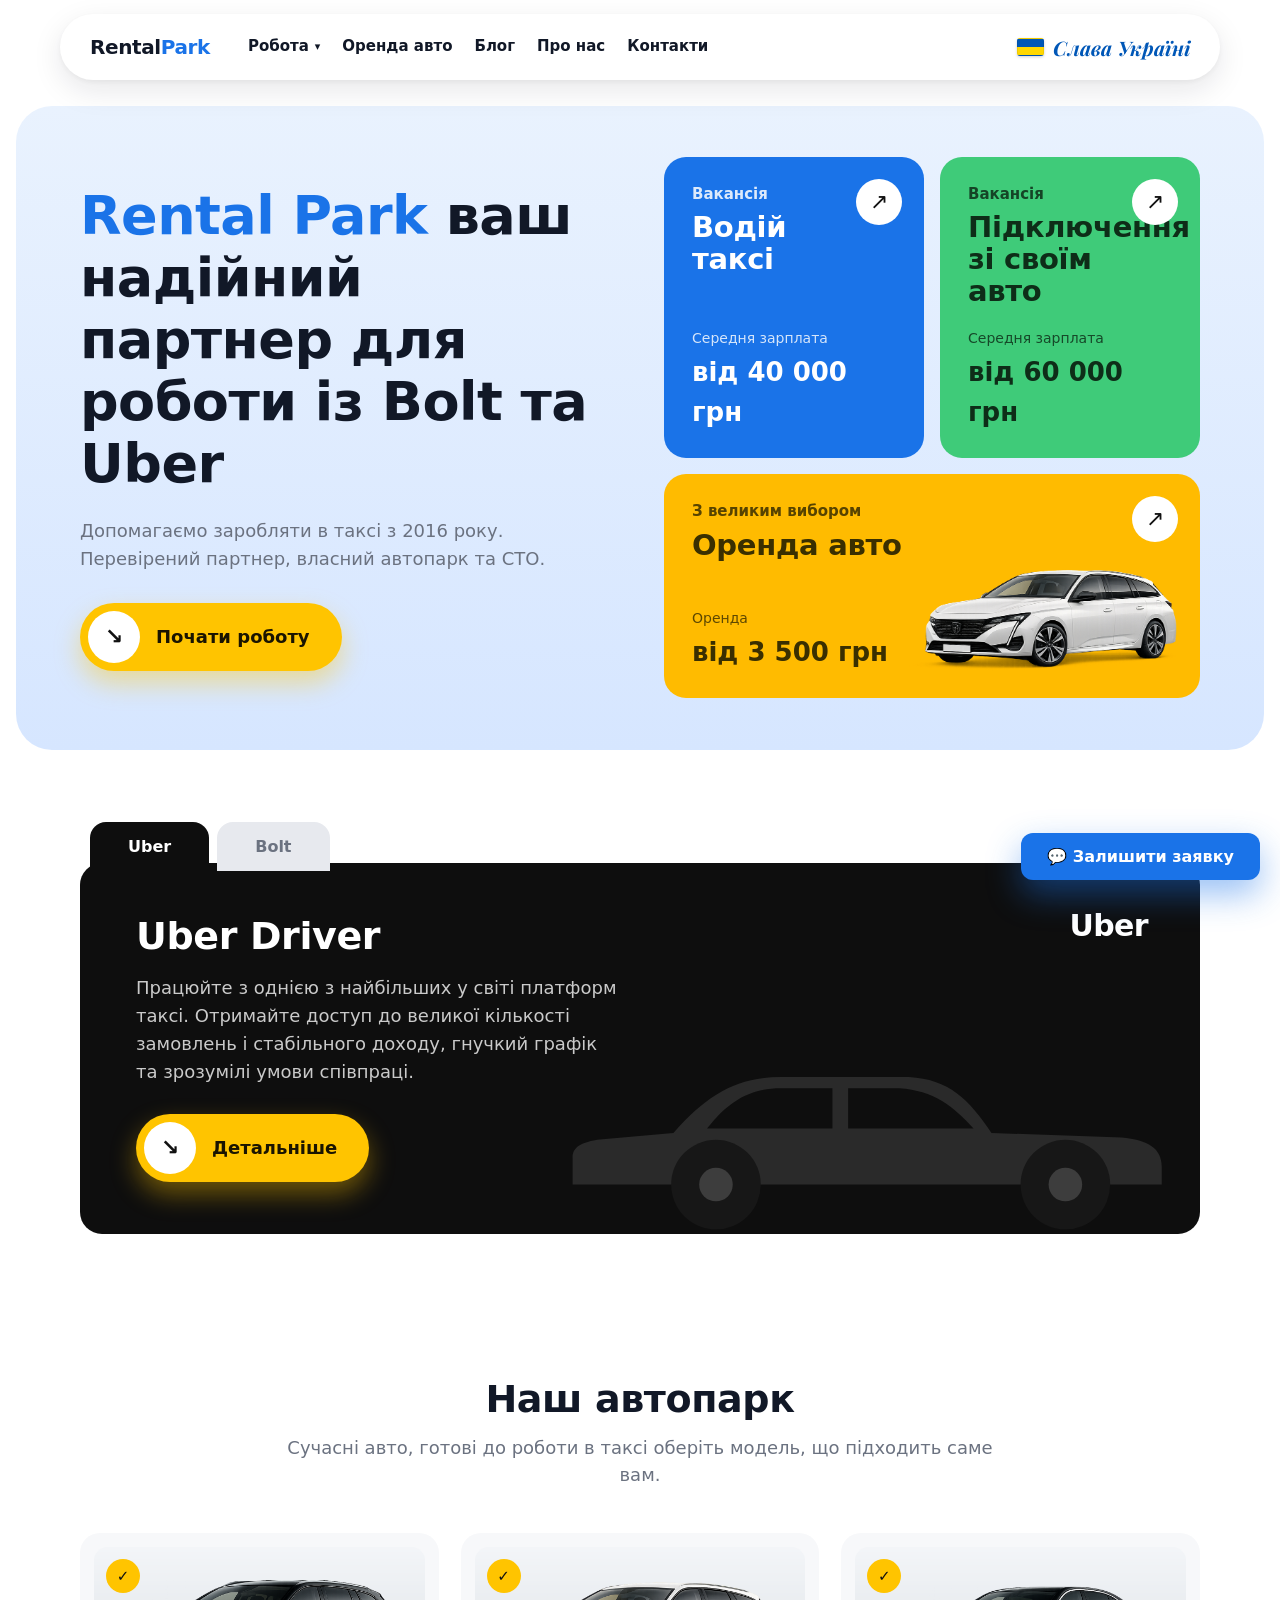
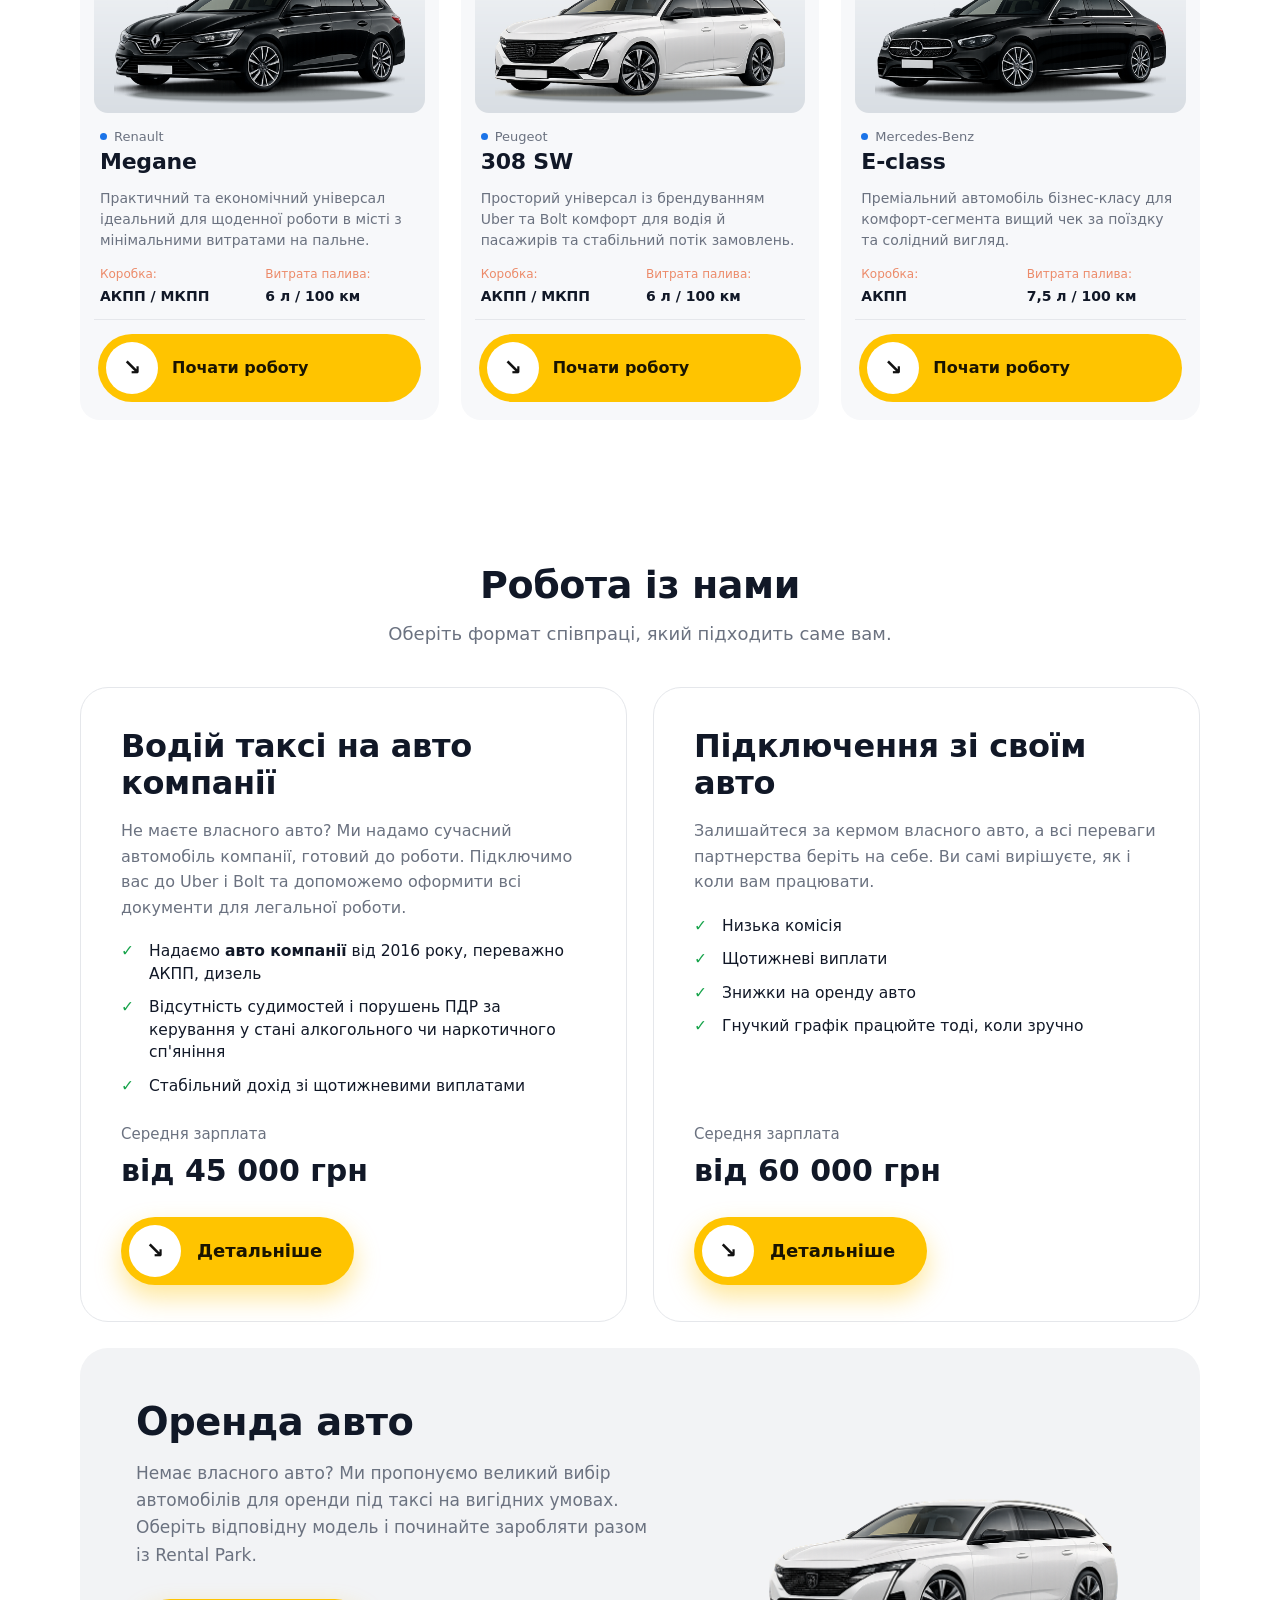
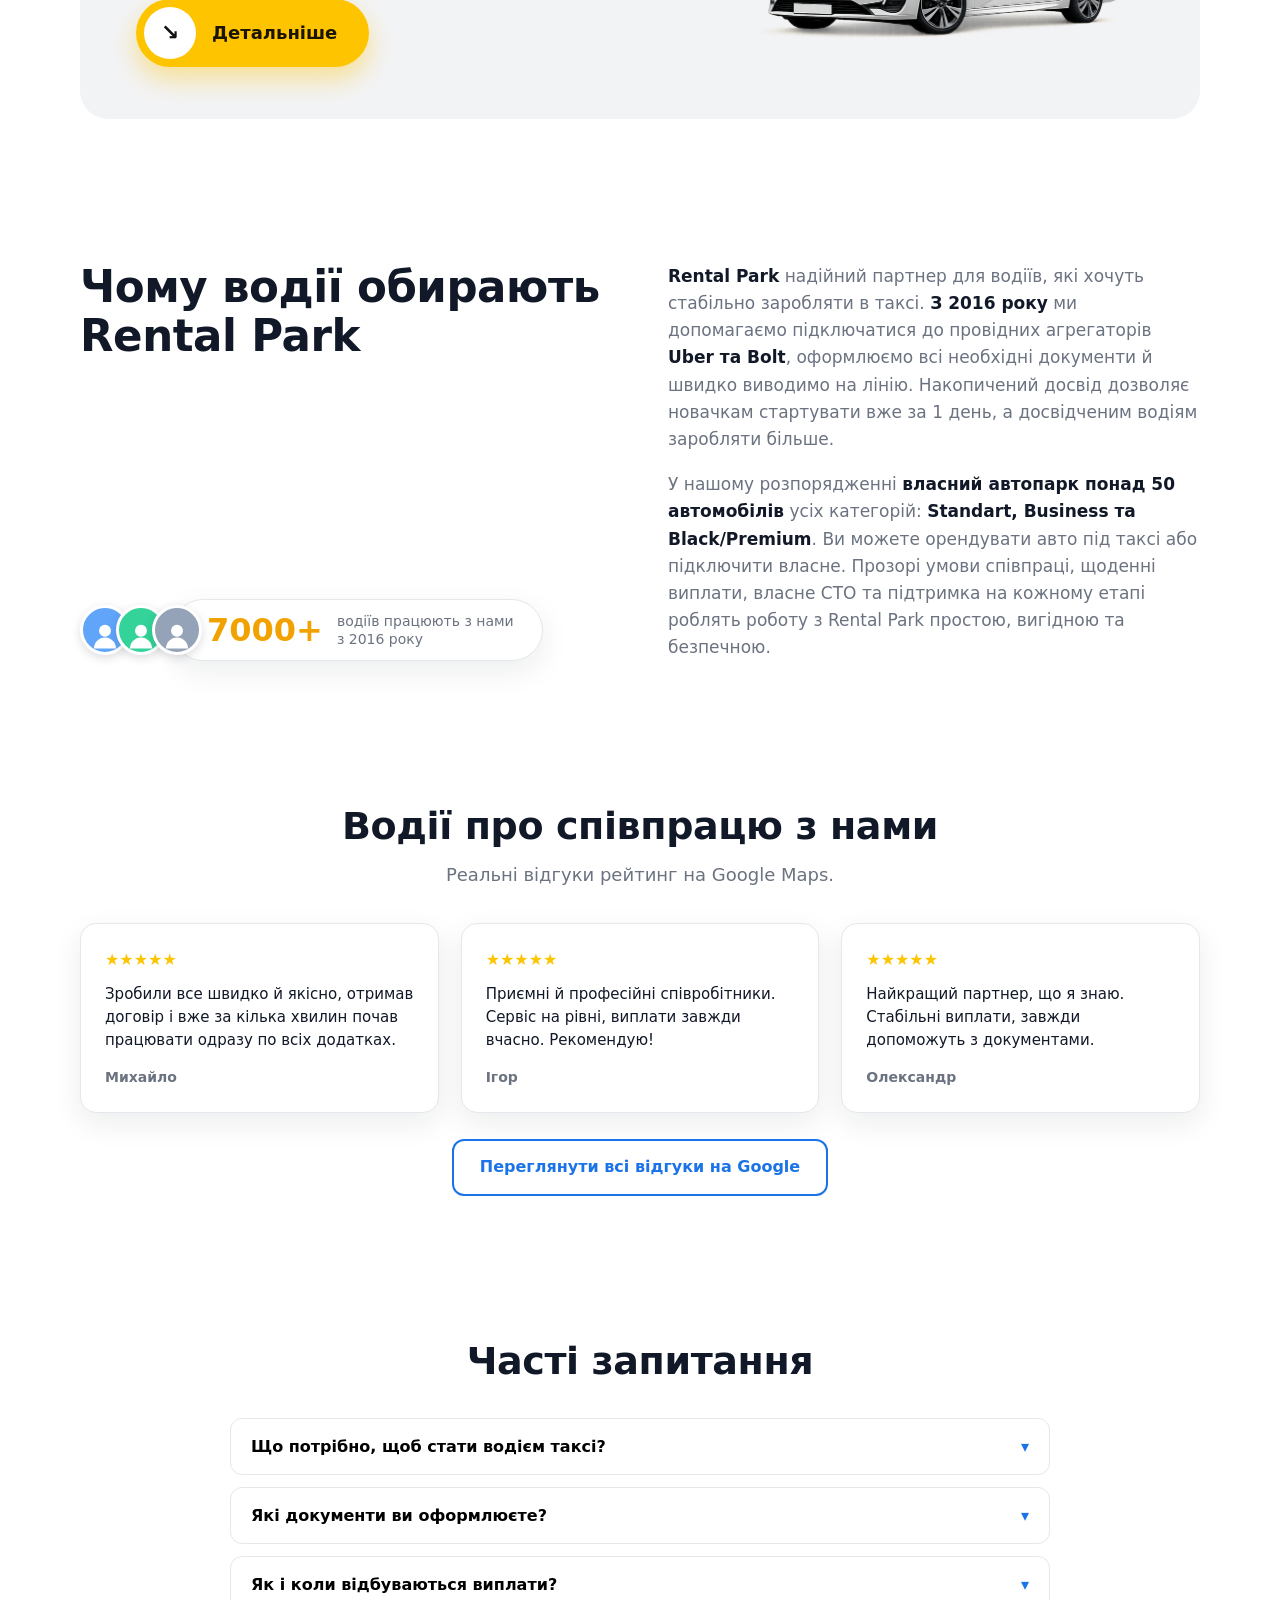
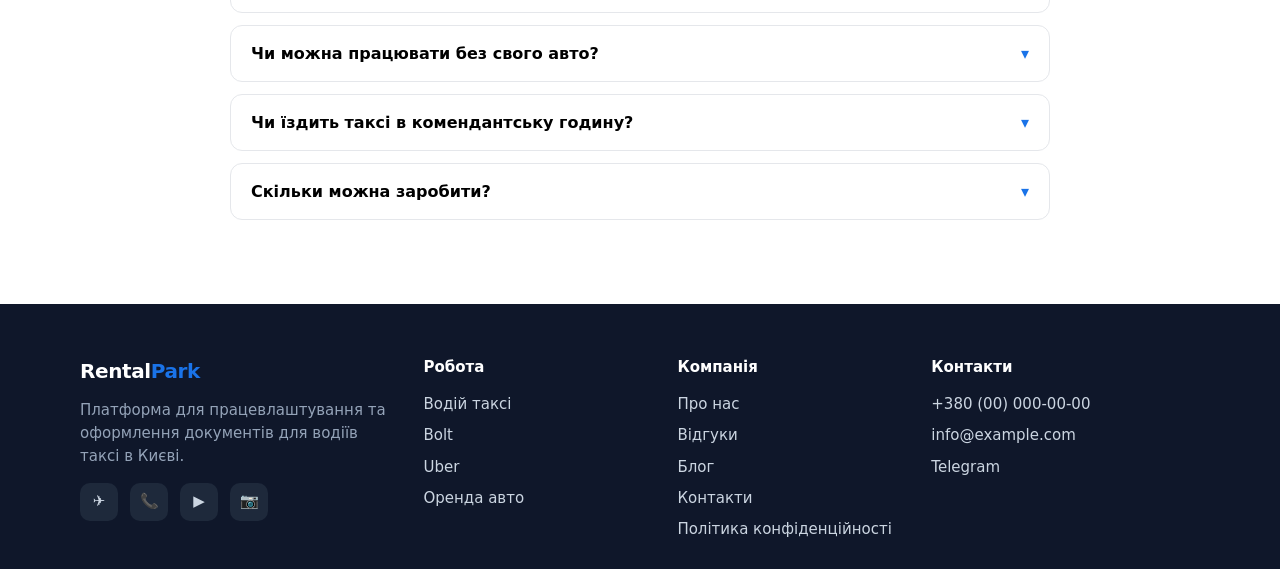
==== commit 2d431f90: "Data-driven blog; rent-out popup; link rent card; remove em dashes - Blog: move posts to posts.json," ====
--- a/index.html
+++ b/index.html
@@ -3,7 +3,7 @@
 <head>
 <meta charset="UTF-8">
 <meta name="viewport" content="width=device-width, initial-scale=1">
-<title>Робота водієм таксі в Києві — Uklon, Bolt, Uber | Прототип</title>
+<title>Робота водієм таксі в Києві Uklon, Bolt, Uber | Прототип</title>
 <meta name="description" content="Легальна робота в таксі Києва. Підключення до Uklon, Bolt, Uber за 1 день. Виплати щодня, оформлення документів під ключ, підтримка рідною мовою.">
 <link rel="preconnect" href="https://fonts.googleapis.com">
 <link rel="preconnect" href="https://fonts.gstatic.com" crossorigin>
@@ -41,7 +41,7 @@
 <section class="hero">
   <div class="wrap hero-grid">
     <div class="hero-text">
-      <h1><span class="accent">Rental Park</span> — ваш надійний партнер для роботи із Bolt та Uber</h1>
+      <h1><span class="accent">Rental Park</span> ваш надійний партнер для роботи із Bolt та Uber</h1>
       <p class="lead">Допомагаємо заробляти в таксі з 2016 року. Перевірений партнер, власний автопарк та СТО.</p>
       <a class="btn-start" href="#apply" onclick="openModal();return false;"><span class="bs-ic">↘</span>Почати роботу</a>
     </div>
@@ -58,7 +58,7 @@
         <div class="hc-title">Підключення зі своїм авто</div>
         <div class="hc-foot"><span>Середня зарплата</span><b>від 60 000 грн</b></div>
       </a>
-      <a class="hcard hc-yellow" id="rent" href="#apply" onclick="openModal();return false;">
+      <a class="hcard hc-yellow" id="rent" href="orenda.html">
         <img class="hc-car" src="car-rental.png" alt="Автомобіль для оренди" onerror="this.style.display='none'">
         <div class="hc-arrow">↗</div>
         <div class="hc-label">З великим вибором</div>
@@ -129,7 +129,7 @@
   <div class="wrap">
     <div class="center" style="margin-bottom:44px">
       <h2>Наш автопарк</h2>
-      <p class="lead center">Сучасні авто, готові до роботи в таксі — оберіть модель, що підходить саме вам.</p>
+      <p class="lead center">Сучасні авто, готові до роботи в таксі оберіть модель, що підходить саме вам.</p>
     </div>
     <div class="cars fleet-cars">
 
@@ -141,7 +141,7 @@
         </div>
         <div class="car-brand">Renault</div>
         <div class="car-name"><h3>Megane</h3></div>
-        <p class="car-desc">Практичний та економічний універсал — ідеальний для щоденної роботи в місті з мінімальними витратами на пальне.</p>
+        <p class="car-desc">Практичний та економічний універсал ідеальний для щоденної роботи в місті з мінімальними витратами на пальне.</p>
         <div class="car-specs">
           <div><div class="lbl">Коробка:</div><div class="val">АКПП / МКПП</div></div>
           <div><div class="lbl">Витрата палива:</div><div class="val">6 л / 100 км</div></div>
@@ -157,7 +157,7 @@
         </div>
         <div class="car-brand">Peugeot</div>
         <div class="car-name"><h3>308 SW</h3></div>
-        <p class="car-desc">Просторий універсал із брендуванням Uber та Bolt — комфорт для водія й пасажирів та стабільний потік замовлень.</p>
+        <p class="car-desc">Просторий універсал із брендуванням Uber та Bolt комфорт для водія й пасажирів та стабільний потік замовлень.</p>
         <div class="car-specs">
           <div><div class="lbl">Коробка:</div><div class="val">АКПП / МКПП</div></div>
           <div><div class="lbl">Витрата палива:</div><div class="val">6 л / 100 км</div></div>
@@ -173,7 +173,7 @@
         </div>
         <div class="car-brand">Mercedes-Benz</div>
         <div class="car-name"><h3>E-class</h3></div>
-        <p class="car-desc">Преміальний автомобіль бізнес-класу для комфорт-сегмента — вищий чек за поїздку та солідний вигляд.</p>
+        <p class="car-desc">Преміальний автомобіль бізнес-класу для комфорт-сегмента вищий чек за поїздку та солідний вигляд.</p>
         <div class="car-specs">
           <div><div class="lbl">Коробка:</div><div class="val">АКПП</div></div>
           <div><div class="lbl">Витрата палива:</div><div class="val">7,5 л / 100 км</div></div>
@@ -197,7 +197,7 @@
         <h3>Водій таксі на авто компанії</h3>
         <p>Не маєте власного авто? Ми надамо сучасний автомобіль компанії, готовий до роботи. Підключимо вас до Uber і Bolt та допоможемо оформити всі документи для легальної роботи.</p>
         <ul class="job-cond">
-          <li>Надаємо <strong>авто компанії</strong> — від 2016 року, переважно АКПП, дизель</li>
+          <li>Надаємо <strong>авто компанії</strong> від 2016 року, переважно АКПП, дизель</li>
           <li>Відсутність судимостей і порушень ПДР за керування у стані алкогольного чи наркотичного сп'яніння</li>
           <li>Стабільний дохід зі щотижневими виплатами</li>
         </ul>
@@ -214,7 +214,7 @@
           <li>Низька комісія</li>
           <li>Щотижневі виплати</li>
           <li>Знижки на оренду авто</li>
-          <li>Гнучкий графік — працюйте тоді, коли зручно</li>
+          <li>Гнучкий графік працюйте тоді, коли зручно</li>
         </ul>
         <div class="job-foot">
           <div class="job-sal"><span>Середня зарплата</span><b>від 60 000 грн</b></div>
@@ -227,7 +227,7 @@
       <h3>Оренда авто</h3>
       <p>Немає власного авто? Ми пропонуємо великий вибір автомобілів для оренди під таксі на вигідних умовах. Оберіть відповідну модель і починайте заробляти разом із Rental Park.</p>
       <a class="btn-start" href="orenda.html"><span class="bs-ic">↘</span>Детальніше</a>
-      <img class="rb-car" src="car-rental.png" alt="Автомобіль для оренди — Peugeot 308 SW" loading="lazy" onerror="this.style.display='none'">
+      <img class="rb-car" src="car-rental.png" alt="Автомобіль для оренди Peugeot 308 SW" loading="lazy" onerror="this.style.display='none'">
     </div>
   </div>
 </section>
@@ -250,8 +250,8 @@
       </div>
     </div>
     <div class="why-right">
-      <p><strong>Rental Park</strong> — надійний партнер для водіїв, які хочуть стабільно заробляти в таксі. <strong>З 2016 року</strong> ми допомагаємо підключатися до провідних агрегаторів <strong>Uber та Bolt</strong>, оформлюємо всі необхідні документи й швидко виводимо на лінію. Накопичений досвід дозволяє новачкам стартувати вже за 1 день, а досвідченим водіям — заробляти більше.</p>
-      <p>У нашому розпорядженні <strong>власний автопарк — понад 50 автомобілів</strong> усіх категорій: <strong>Standart, Business та Black/Premium</strong>. Ви можете орендувати авто під таксі або підключити власне. Прозорі умови співпраці, щоденні виплати, власне СТО та підтримка на кожному етапі роблять роботу з Rental Park простою, вигідною та безпечною.</p>
+      <p><strong>Rental Park</strong> надійний партнер для водіїв, які хочуть стабільно заробляти в таксі. <strong>З 2016 року</strong> ми допомагаємо підключатися до провідних агрегаторів <strong>Uber та Bolt</strong>, оформлюємо всі необхідні документи й швидко виводимо на лінію. Накопичений досвід дозволяє новачкам стартувати вже за 1 день, а досвідченим водіям заробляти більше.</p>
+      <p>У нашому розпорядженні <strong>власний автопарк понад 50 автомобілів</strong> усіх категорій: <strong>Standart, Business та Black/Premium</strong>. Ви можете орендувати авто під таксі або підключити власне. Прозорі умови співпраці, щоденні виплати, власне СТО та підтримка на кожному етапі роблять роботу з Rental Park простою, вигідною та безпечною.</p>
     </div>
   </div>
 </section>
@@ -259,7 +259,7 @@
 <!-- S7 REVIEWS -->
 <section id="reviews">
   <div class="wrap">
-    <div class="center" style="margin-bottom:34px"><h2>Водії про співпрацю з нами</h2><p class="lead center">Реальні відгуки — рейтинг на Google Maps.</p></div>
+    <div class="center" style="margin-bottom:34px"><h2>Водії про співпрацю з нами</h2><p class="lead center">Реальні відгуки рейтинг на Google Maps.</p></div>
     <div class="grid rev">
       <div class="rev-card"><div class="stars">★★★★★</div><p>Зробили все швидко й якісно, отримав договір і вже за кілька хвилин почав працювати одразу по всіх додатках.</p><div class="who">Михайло</div></div>
       <div class="rev-card"><div class="stars">★★★★★</div><p>Приємні й професійні співробітники. Сервіс на рівні, виплати завжди вчасно. Рекомендую!</p><div class="who">Ігор</div></div>
@@ -274,9 +274,9 @@
   <div class="wrap">
     <div class="center" style="margin-bottom:34px"><h2>Часті запитання</h2></div>
     <div class="faq">
-      <div class="q"><button onclick="tq(this)">Що потрібно, щоб стати водієм таксі? <span class="chev">▾</span></button><div class="a"><p>Посвідчення водія, авто (своє або орендоване), пакет документів. Решту оформлення беремо на себе — консультуємо на кожному кроці.</p></div></div>
+      <div class="q"><button onclick="tq(this)">Що потрібно, щоб стати водієм таксі? <span class="chev">▾</span></button><div class="a"><p>Посвідчення водія, авто (своє або орендоване), пакет документів. Решту оформлення беремо на себе консультуємо на кожному кроці.</p></div></div>
       <div class="q"><button onclick="tq(this)">Які документи ви оформлюєте? <span class="chev">▾</span></button><div class="a"><p>ФОП, договір, випис із ліцензії, ідентифікатор водія. Допомагаємо зібрати все для легальної роботи.</p></div></div>
-      <div class="q"><button onclick="tq(this)">Як і коли відбуваються виплати? <span class="chev">▾</span></button><div class="a"><p>Щодня, щотижня або готівкою в офісі — обираєте зручний формат.</p></div></div>
+      <div class="q"><button onclick="tq(this)">Як і коли відбуваються виплати? <span class="chev">▾</span></button><div class="a"><p>Щодня, щотижня або готівкою в офісі обираєте зручний формат.</p></div></div>
       <div class="q"><button onclick="tq(this)">Чи можна працювати без свого авто? <span class="chev">▾</span></button><div class="a"><p>Так. Підберемо авто під таксі з партнерських автопарків на вигідних умовах.</p></div></div>
       <div class="q"><button onclick="tq(this)">Чи їздить таксі в комендантську годину? <span class="chev">▾</span></button><div class="a"><p>Uklon і Bolt працюють у Києві цілодобово за погодженими правилами. Розповімо деталі на консультації.</p></div></div>
       <div class="q"><button onclick="tq(this)">Скільки можна заробити? <span class="chev">▾</span></button><div class="a"><p>Залежить від графіка й платформи. Активні водії заробляють від 25 000 ₴/міс.* Порахуємо ваш дохід персонально.</p></div></div>
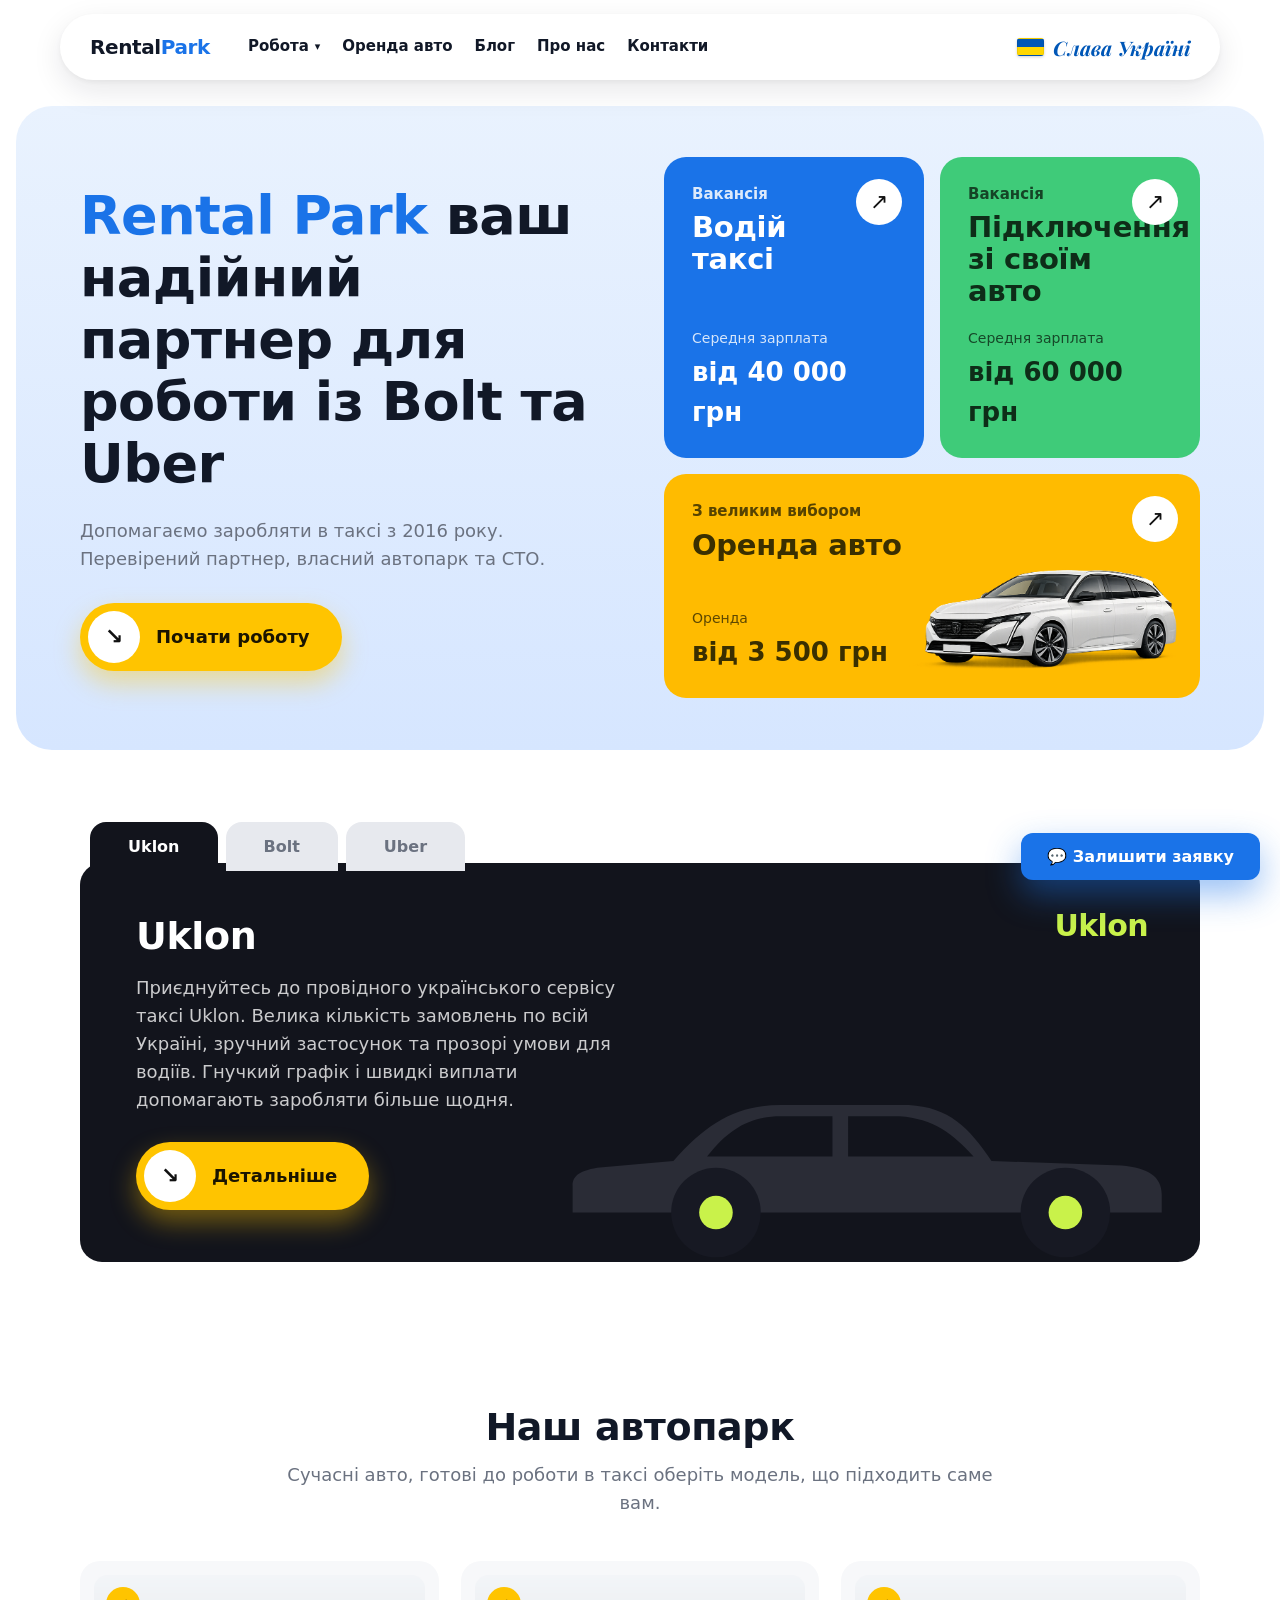
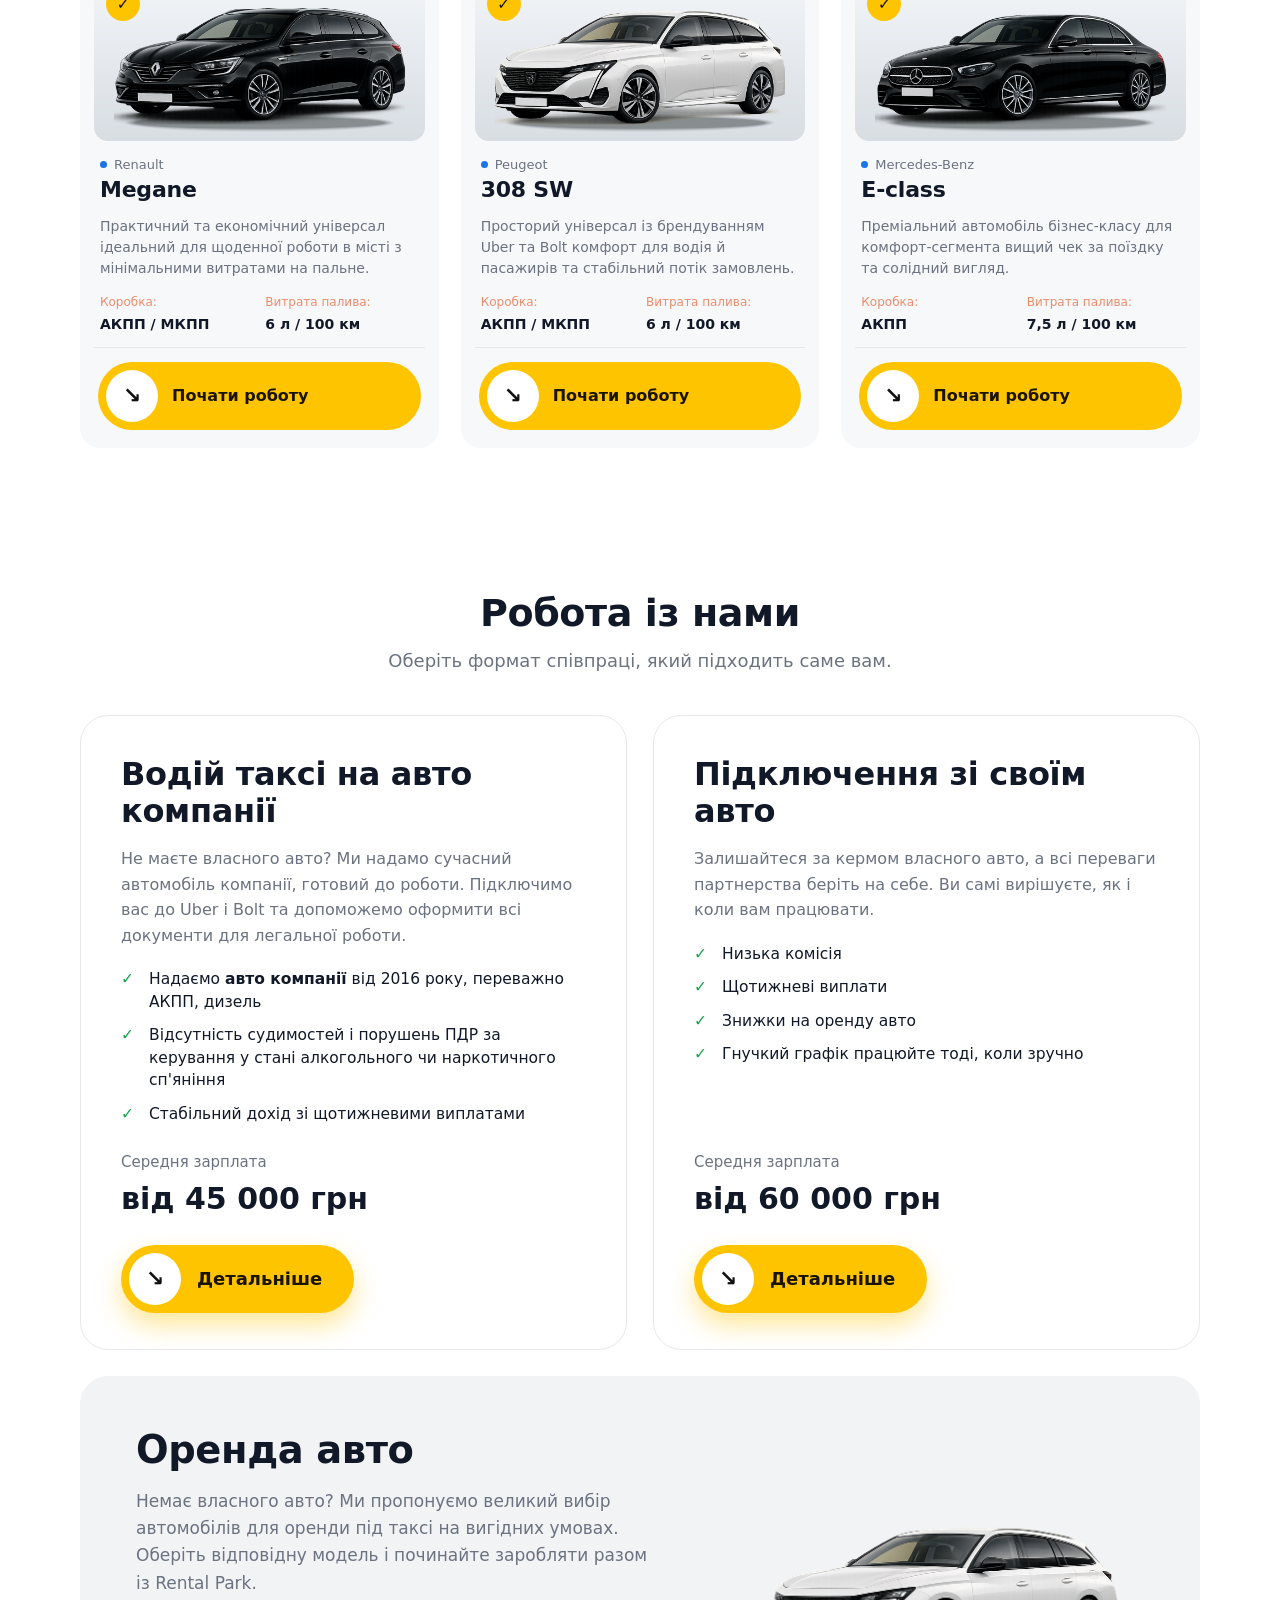
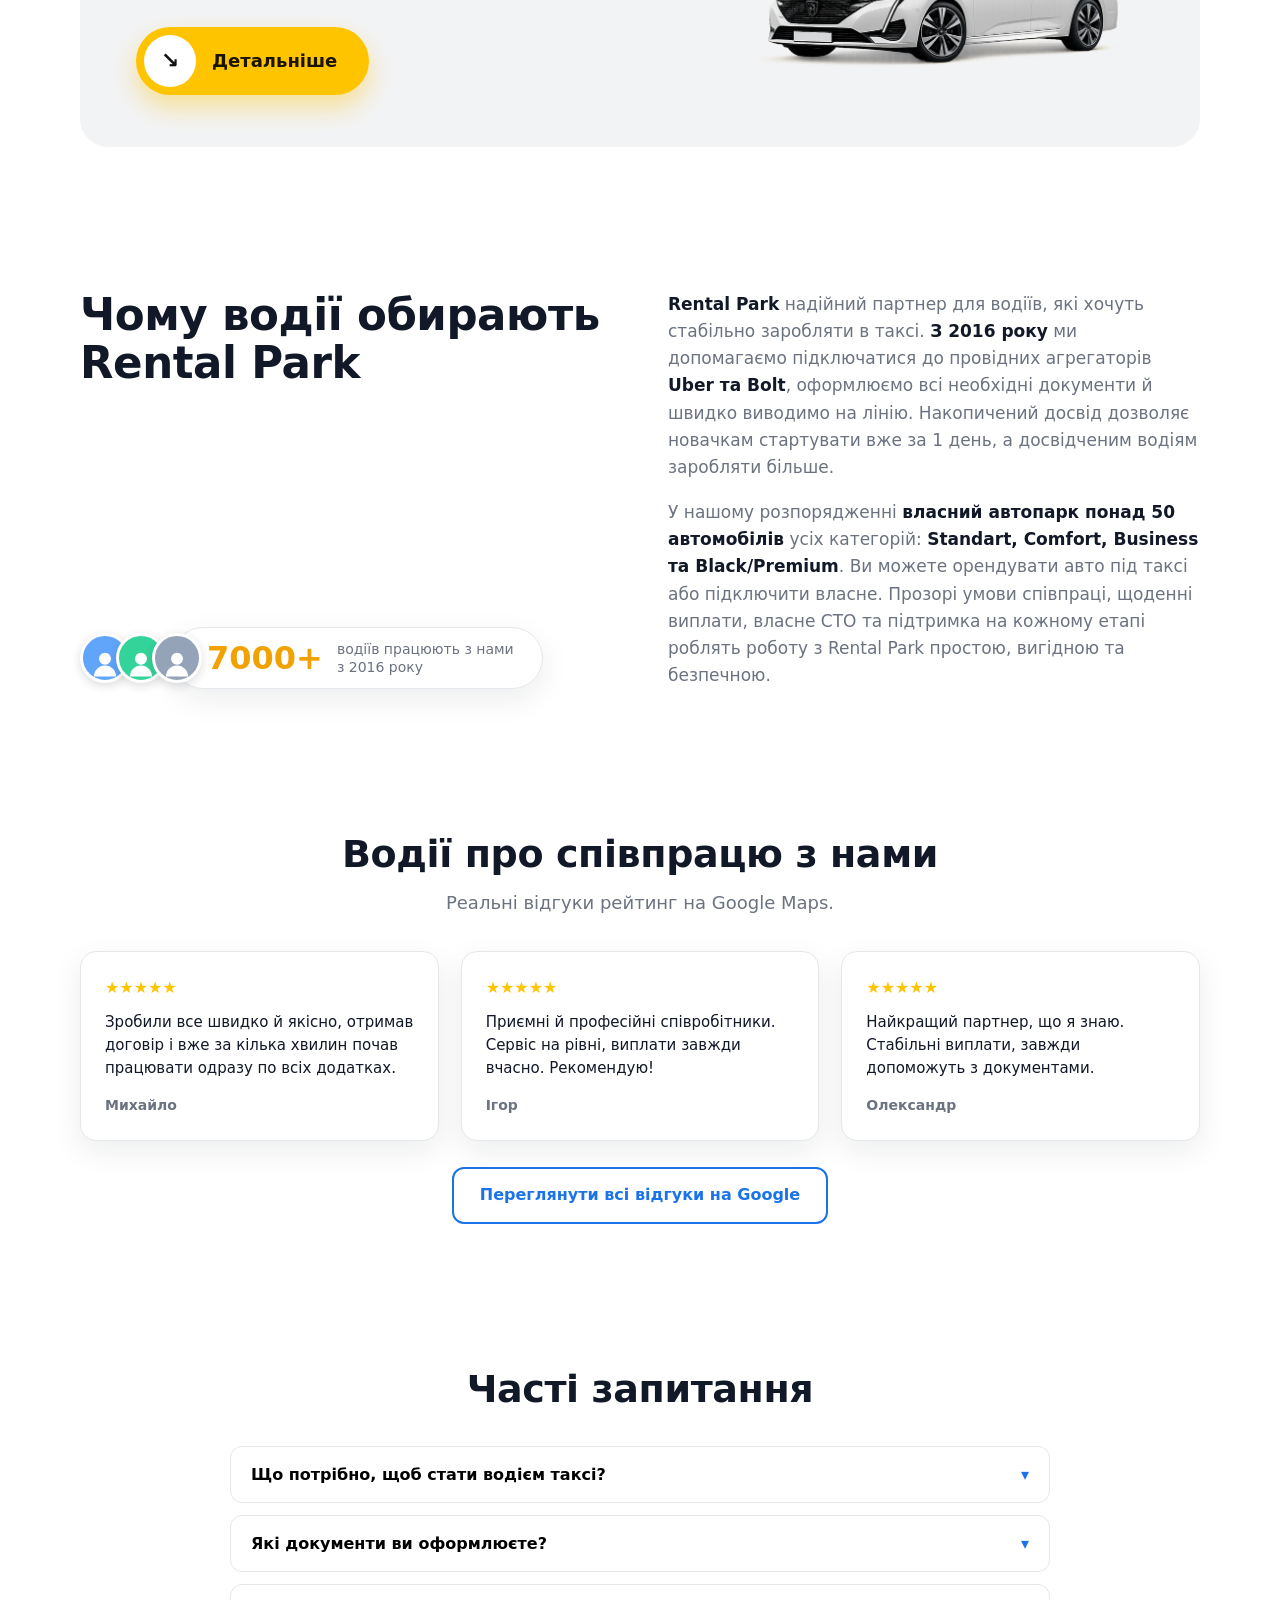
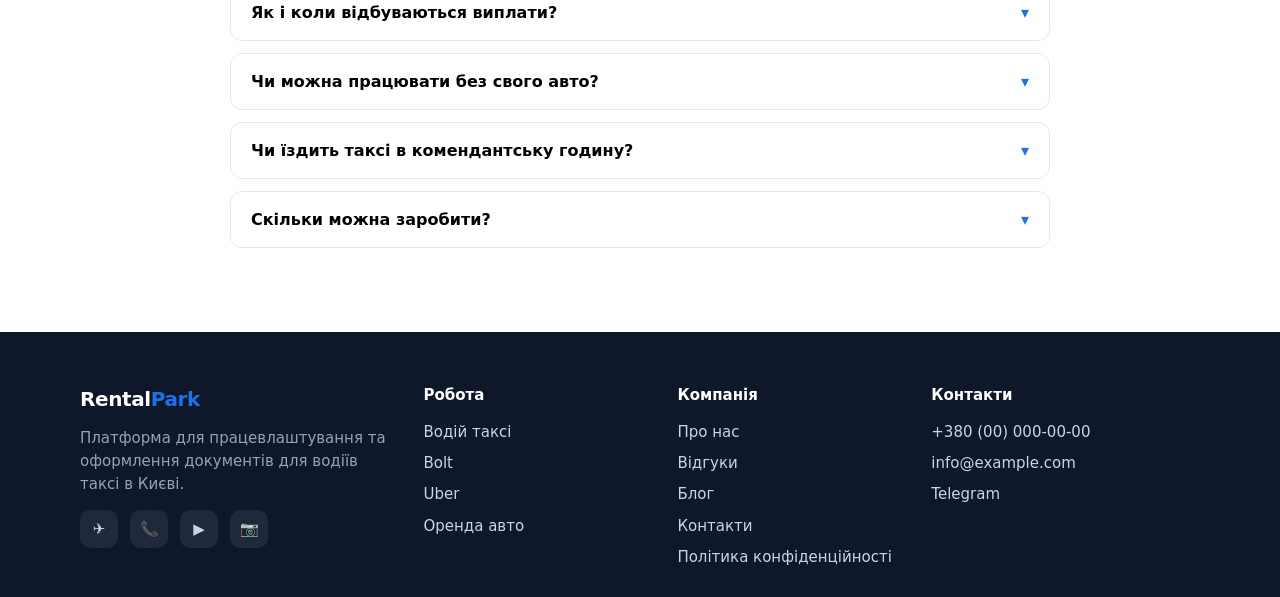
==== commit 915845ad: "Add Uklon platform; personal-use rental block; content tweaks - Homepage carousel: add Uklon slide, " ====
--- a/index.html
+++ b/index.html
@@ -21,6 +21,7 @@
         <button type="button" class="drop-toggle" onclick="toggleDrop(this)">Робота <span class="chev">▾</span></button>
         <div class="dropdown">
           <div class="dd-head">Водій</div>
+          <a class="dd-uklon" href="uklon.html"><span class="dd-dot"></span>Uklon</a>
           <a class="dd-uber" href="uber.html"><span class="dd-dot"></span>Uber</a>
           <a class="dd-bolt" href="bolt.html"><span class="dd-dot"></span>Bolt</a>
         </div>
@@ -73,17 +74,58 @@
 <section id="platform-choice">
   <div class="wrap">
     <div class="ptabs">
-      <button class="ptab is-active" data-tab="uber" onclick="showPlatform('uber')">Uber</button>
+      <button class="ptab is-active" data-tab="uklon" onclick="showPlatform('uklon')">Uklon</button>
       <button class="ptab" data-tab="bolt" onclick="showPlatform('bolt')">Bolt</button>
+      <button class="ptab" data-tab="uber" onclick="showPlatform('uber')">Uber</button>
     </div>
     <div class="ptab-mobile">
       <button class="pnav" onclick="platformNav(-1)" aria-label="Попередня платформа">‹</button>
-      <span class="pcur">Uber</span>
+      <span class="pcur">Uklon</span>
       <button class="pnav" onclick="platformNav(1)" aria-label="Наступна платформа">›</button>
     </div>
 
+    <!-- UKLON -->
+    <div class="pslide pslide-uklon is-active" data-panel="uklon">
+      <span class="plogo">Uklon</span>
+      <div class="ptext">
+        <h2>Uklon</h2>
+        <p>Приєднуйтесь до провідного українського сервісу таксі Uklon. Велика кількість замовлень по всій Україні, зручний застосунок та прозорі умови для водіїв. Гнучкий графік і швидкі виплати допомагають заробляти більше щодня.</p>
+        <a class="btn-start" href="#apply" onclick="openModal();return false;"><span class="bs-ic">↘</span>Детальніше</a>
+      </div>
+      <div class="pcar">
+        <svg class="pcar-ph" viewBox="0 0 600 240" aria-hidden="true">
+          <path class="b" d="M30,196 L30,172 C30,164 35,159 52,156 L120,150 C150,116 176,100 216,100 L330,100 C366,102 384,120 404,150 L520,154 C544,156 556,164 556,180 L556,196 Z"/>
+          <path class="w" d="M150,146 C170,120 190,110 216,110 L262,110 L262,146 Z"/>
+          <path class="w" d="M276,110 L322,110 C352,112 370,126 388,146 L276,146 Z"/>
+          <circle class="t" cx="158" cy="196" r="40"/><circle class="h" cx="158" cy="196" r="15"/>
+          <circle class="t" cx="470" cy="196" r="40"/><circle class="h" cx="470" cy="196" r="15"/>
+        </svg>
+        <img class="pcar-img" src="uklon-car.jpg" alt="Авто для роботи в Uklon" loading="lazy" onerror="this.style.display='none'">
+      </div>
+    </div>
+
+    <!-- BOLT -->
+    <div class="pslide pslide-bolt" data-panel="bolt">
+      <span class="plogo">Bolt</span>
+      <div class="ptext">
+        <h2>Bolt Taxi</h2>
+        <p>Приєднуйтесь до одного з найпопулярніших сервісів таксі в Європі. Легкий старт, зручні умови для водіїв та стабільний потік замовлень із щотижневими виплатами.</p>
+        <a class="btn-start" href="#apply" onclick="openModal();return false;"><span class="bs-ic">↘</span>Детальніше</a>
+      </div>
+      <div class="pcar">
+        <svg class="pcar-ph" viewBox="0 0 600 240" aria-hidden="true">
+          <path class="b" d="M30,196 L30,172 C30,164 35,159 52,156 L120,150 C150,116 176,100 216,100 L330,100 C366,102 384,120 404,150 L520,154 C544,156 556,164 556,180 L556,196 Z"/>
+          <path class="w" d="M150,146 C170,120 190,110 216,110 L262,110 L262,146 Z"/>
+          <path class="w" d="M276,110 L322,110 C352,112 370,126 388,146 L276,146 Z"/>
+          <circle class="t" cx="158" cy="196" r="40"/><circle class="h" cx="158" cy="196" r="15"/>
+          <circle class="t" cx="470" cy="196" r="40"/><circle class="h" cx="470" cy="196" r="15"/>
+        </svg>
+        <img class="pcar-img" src="bolt-car.jpg" alt="Авто для роботи в Bolt" loading="lazy" onerror="this.style.display='none'">
+      </div>
+    </div>
+
     <!-- UBER -->
-    <div class="pslide pslide-uber is-active" data-panel="uber">
+    <div class="pslide pslide-uber" data-panel="uber">
       <span class="plogo">Uber</span>
       <div class="ptext">
         <h2>Uber Driver</h2>
@@ -99,26 +141,6 @@
           <circle class="t" cx="470" cy="196" r="40"/><circle class="h" cx="470" cy="196" r="15"/>
         </svg>
         <img class="pcar-img" src="uber-car.jpg" alt="Авто для роботи в Uber" loading="lazy" onerror="this.style.display='none'">
-      </div>
-    </div>
-
-    <!-- BOLT -->
-    <div class="pslide pslide-bolt" data-panel="bolt">
-      <span class="plogo">Bolt</span>
-      <div class="ptext">
-        <h2>Bolt Taxi</h2>
-        <p>Приєднуйтесь до одного з найпопулярніших сервісів таксі в Європі. Легкий старт, зручні умови для водіїв та стабільний потік замовлень із щотижневими виплатами.</p>
-        <a class="btn-start" href="#apply" onclick="openModal();return false;"><span class="bs-ic">↘</span>Детальніше</a>
-      </div>
-      <div class="pcar">
-        <svg class="pcar-ph" viewBox="0 0 600 240" aria-hidden="true">
-          <path class="b" d="M30,196 L30,172 C30,164 35,159 52,156 L120,150 C150,116 176,100 216,100 L330,100 C366,102 384,120 404,150 L520,154 C544,156 556,164 556,180 L556,196 Z"/>
-          <path class="w" d="M150,146 C170,120 190,110 216,110 L262,110 L262,146 Z"/>
-          <path class="w" d="M276,110 L322,110 C352,112 370,126 388,146 L276,146 Z"/>
-          <circle class="t" cx="158" cy="196" r="40"/><circle class="h" cx="158" cy="196" r="15"/>
-          <circle class="t" cx="470" cy="196" r="40"/><circle class="h" cx="470" cy="196" r="15"/>
-        </svg>
-        <img class="pcar-img" src="bolt-car.jpg" alt="Авто для роботи в Bolt" loading="lazy" onerror="this.style.display='none'">
       </div>
     </div>
   </div>
@@ -251,7 +273,7 @@
     </div>
     <div class="why-right">
       <p><strong>Rental Park</strong> надійний партнер для водіїв, які хочуть стабільно заробляти в таксі. <strong>З 2016 року</strong> ми допомагаємо підключатися до провідних агрегаторів <strong>Uber та Bolt</strong>, оформлюємо всі необхідні документи й швидко виводимо на лінію. Накопичений досвід дозволяє новачкам стартувати вже за 1 день, а досвідченим водіям заробляти більше.</p>
-      <p>У нашому розпорядженні <strong>власний автопарк понад 50 автомобілів</strong> усіх категорій: <strong>Standart, Business та Black/Premium</strong>. Ви можете орендувати авто під таксі або підключити власне. Прозорі умови співпраці, щоденні виплати, власне СТО та підтримка на кожному етапі роблять роботу з Rental Park простою, вигідною та безпечною.</p>
+      <p>У нашому розпорядженні <strong>власний автопарк понад 50 автомобілів</strong> усіх категорій: <strong>Standart, Comfort, Business та Black/Premium</strong>. Ви можете орендувати авто під таксі або підключити власне. Прозорі умови співпраці, щоденні виплати, власне СТО та підтримка на кожному етапі роблять роботу з Rental Park простою, вигідною та безпечною.</p>
     </div>
   </div>
 </section>
--- a/styles.css
+++ b/styles.css
@@ -71,6 +71,8 @@
   .dd-uber .dd-dot{background:#111827}
   .dd-bolt{color:#34C759}
   .dd-bolt .dd-dot{background:#34C759}
+  .dd-uklon{color:#111827}
+  .dd-uklon .dd-dot{background:#A5C400}
 
   /* HERO */
   .hero{background:linear-gradient(180deg,#E9F2FE 0%,#D6E6FF 100%);
@@ -172,6 +174,7 @@
   .ptab:hover{color:var(--ink)}
   .ptab[data-tab="uber"].is-active{background:#0E0E0E;color:#fff}
   .ptab[data-tab="bolt"].is-active{background:#0F1512;color:#fff}
+  .ptab[data-tab="uklon"].is-active{background:#12141C;color:#fff}
   .ptab-mobile{display:none;align-items:center;justify-content:space-between;margin-bottom:14px}
   .pnav{width:46px;height:46px;border-radius:50%;border:1px solid var(--line);background:#fff;
     font-size:22px;line-height:1;cursor:pointer;color:var(--ink)}
@@ -180,8 +183,10 @@
   .pslide.is-active{display:block}
   .pslide-uber{background:#0E0E0E}
   .pslide-bolt{background:#0F1512}
+  .pslide-uklon{background:#12141C}
   .plogo{position:absolute;top:40px;right:52px;font-weight:900;font-size:30px;letter-spacing:-.02em;z-index:3;color:#fff}
   .pslide-bolt .plogo{color:#2FD180}
+  .pslide-uklon .plogo{color:#C9F24A}
   .ptext{position:relative;z-index:2;max-width:48%}
   .pslide h2{color:#fff;margin-bottom:16px}
   .ptext p{color:rgba(255,255,255,.78);font-size:18px;line-height:1.55;margin-bottom:28px}
@@ -196,6 +201,10 @@
   .pslide-bolt .pcar-ph .w{fill:#0F1512}
   .pslide-bolt .pcar-ph .t{fill:#141414}
   .pslide-bolt .pcar-ph .h{fill:#2FD180}
+  .pslide-uklon .pcar-ph .b{fill:#2A2C36}
+  .pslide-uklon .pcar-ph .w{fill:#12141C}
+  .pslide-uklon .pcar-ph .t{fill:#171923}
+  .pslide-uklon .pcar-ph .h{fill:#C9F24A}
   @media(max-width:900px){
     .ptabs{display:none}
     .ptab-mobile{display:flex}
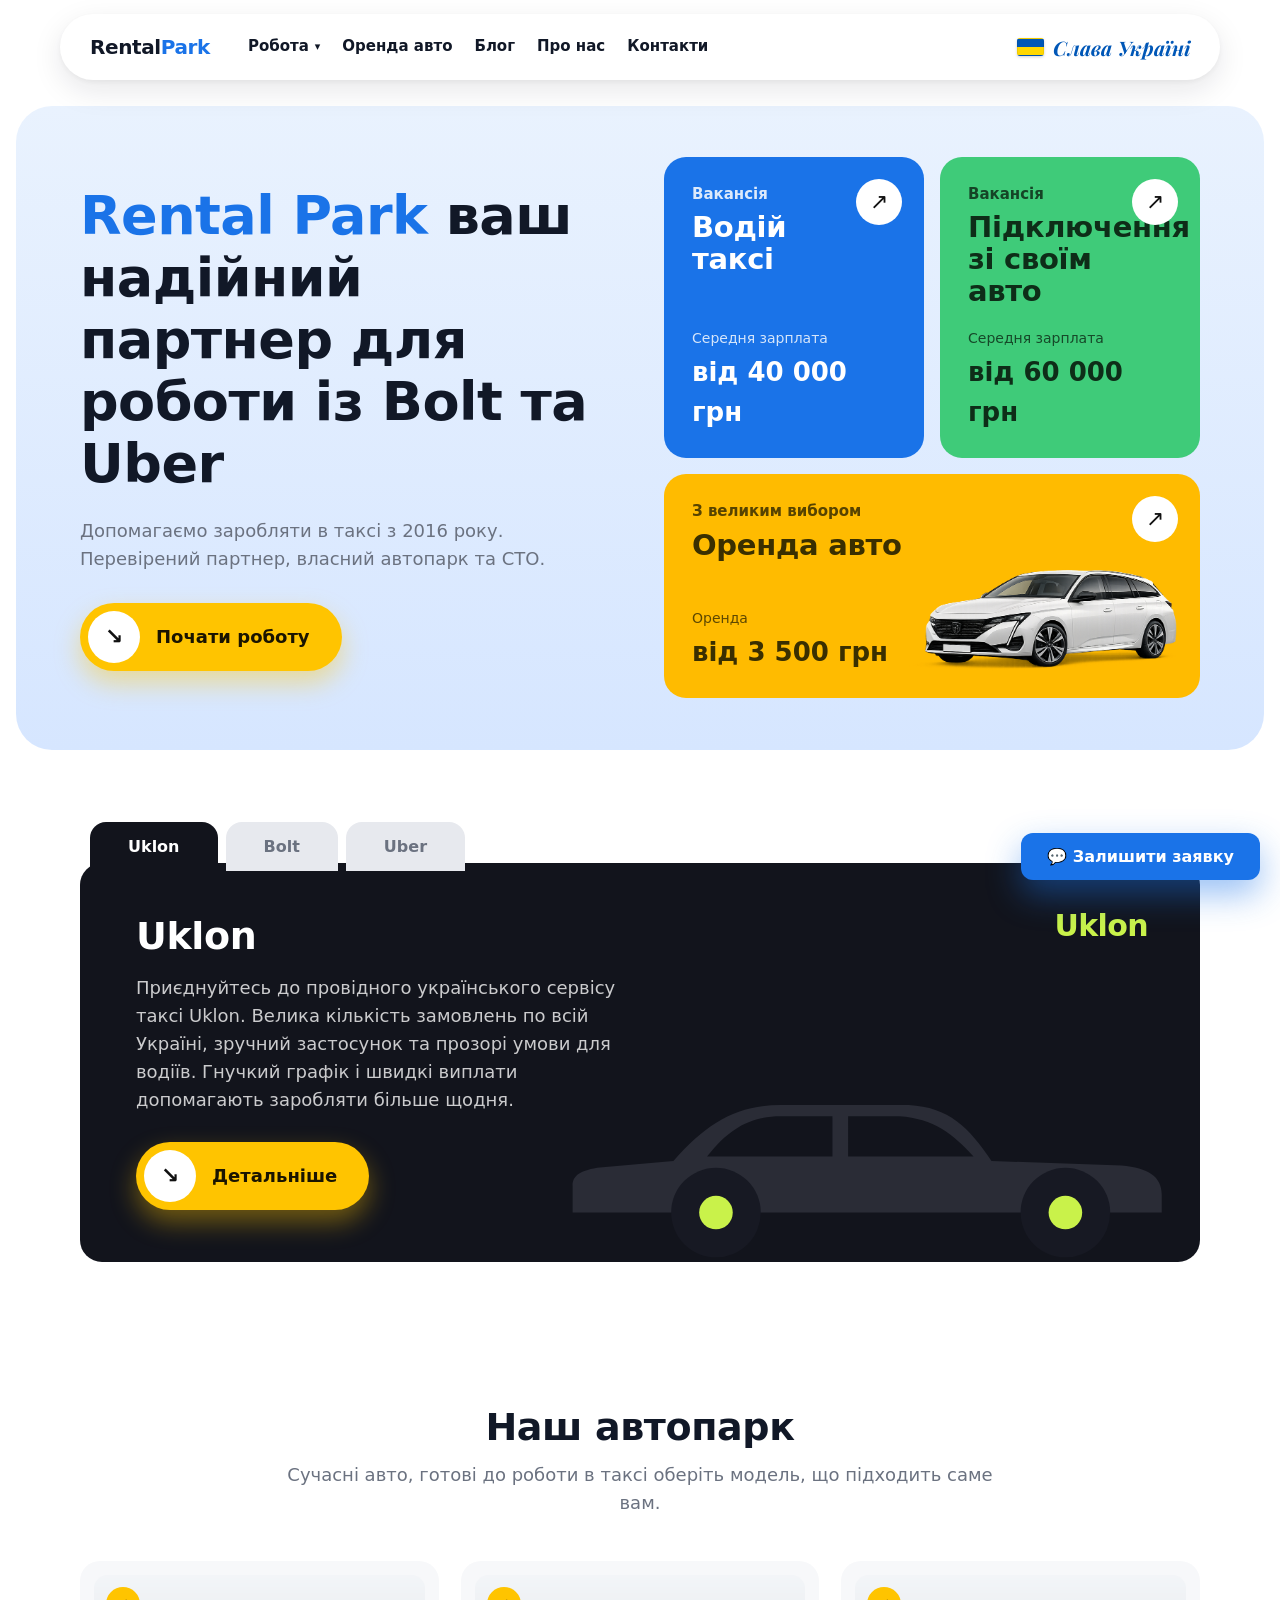
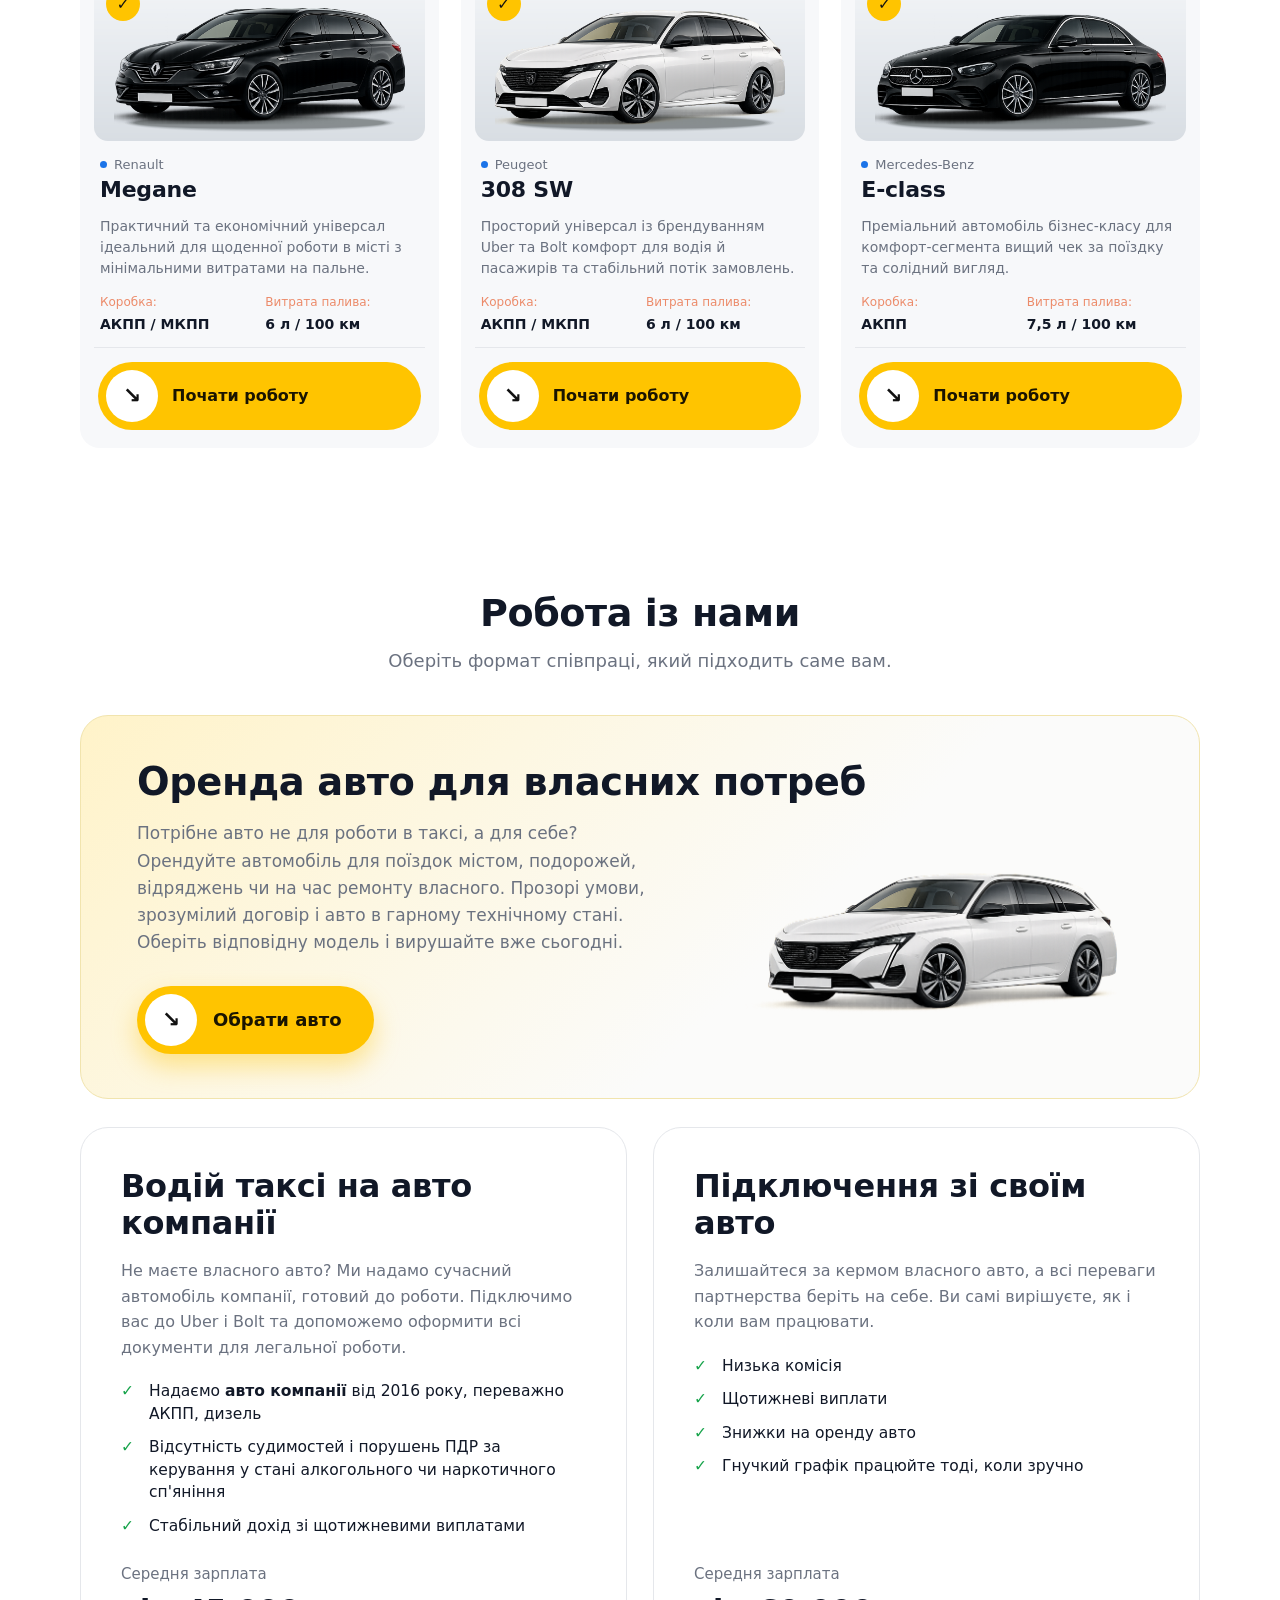
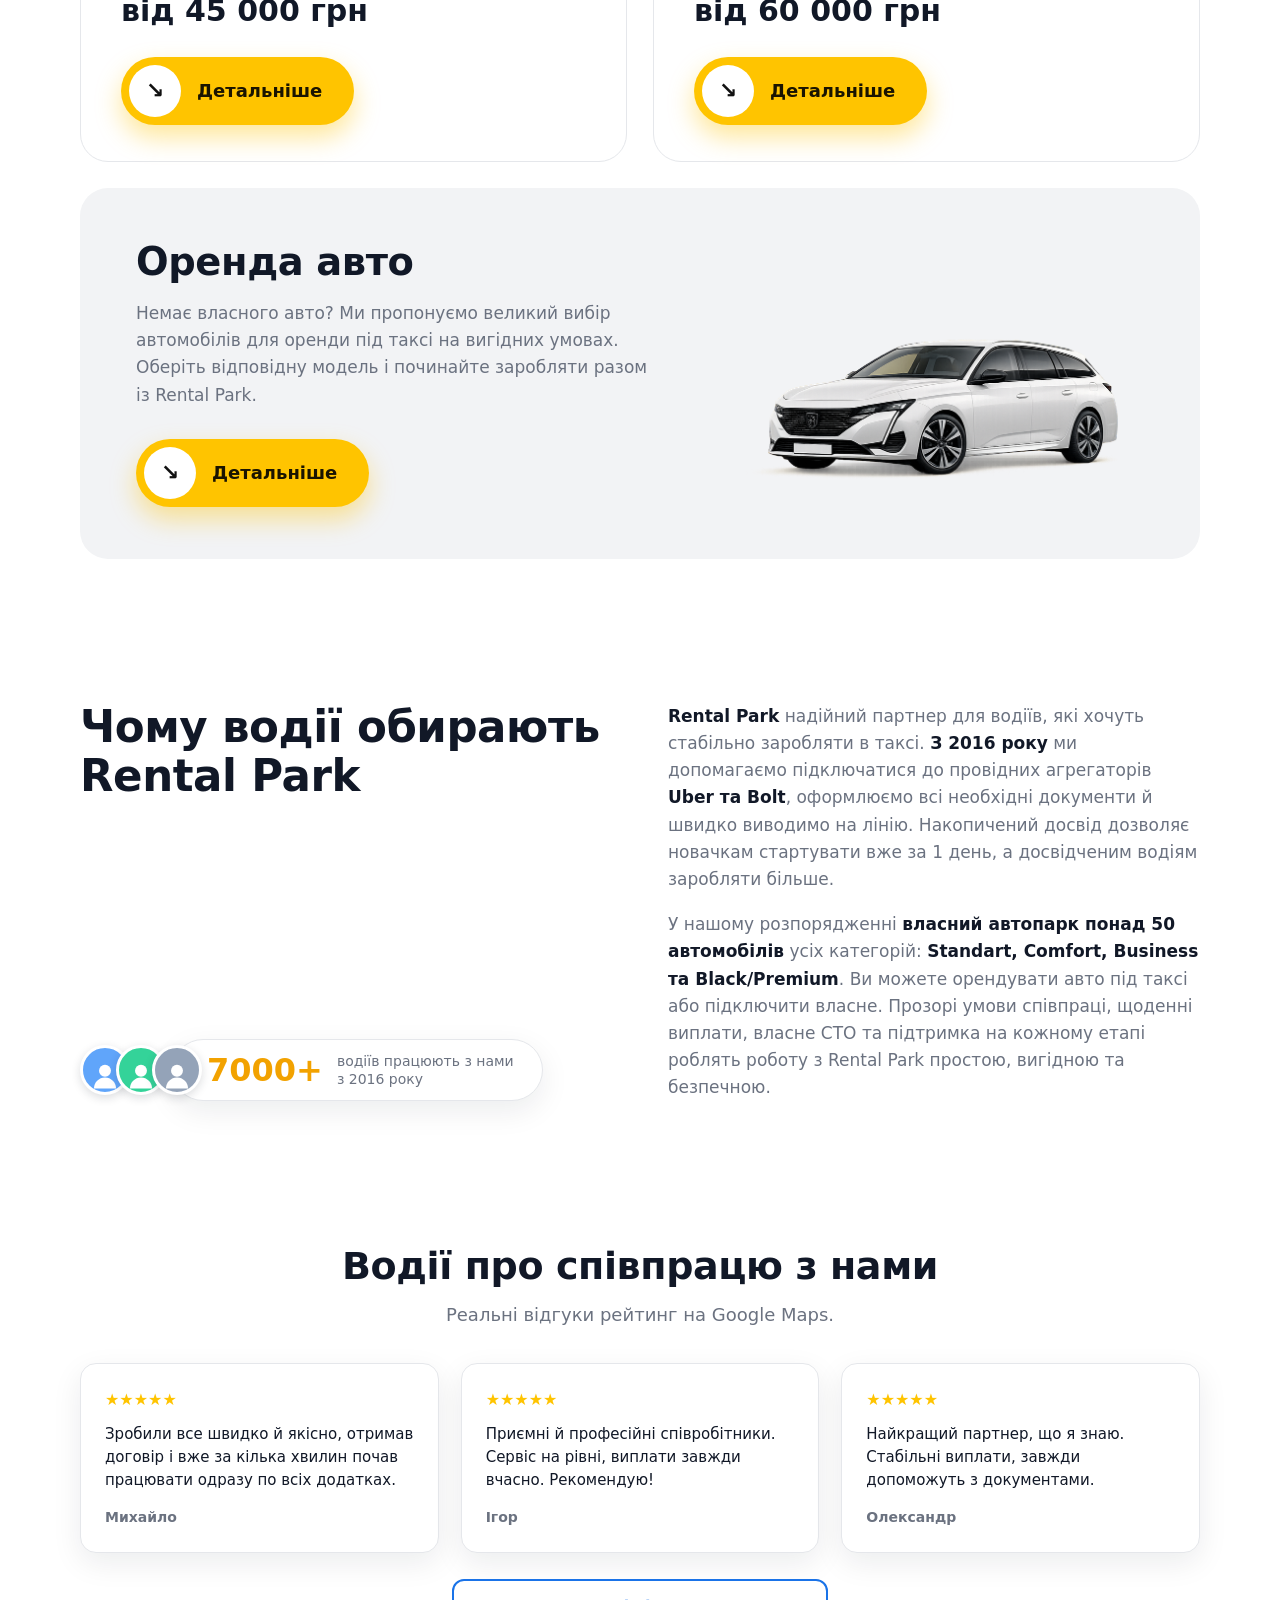
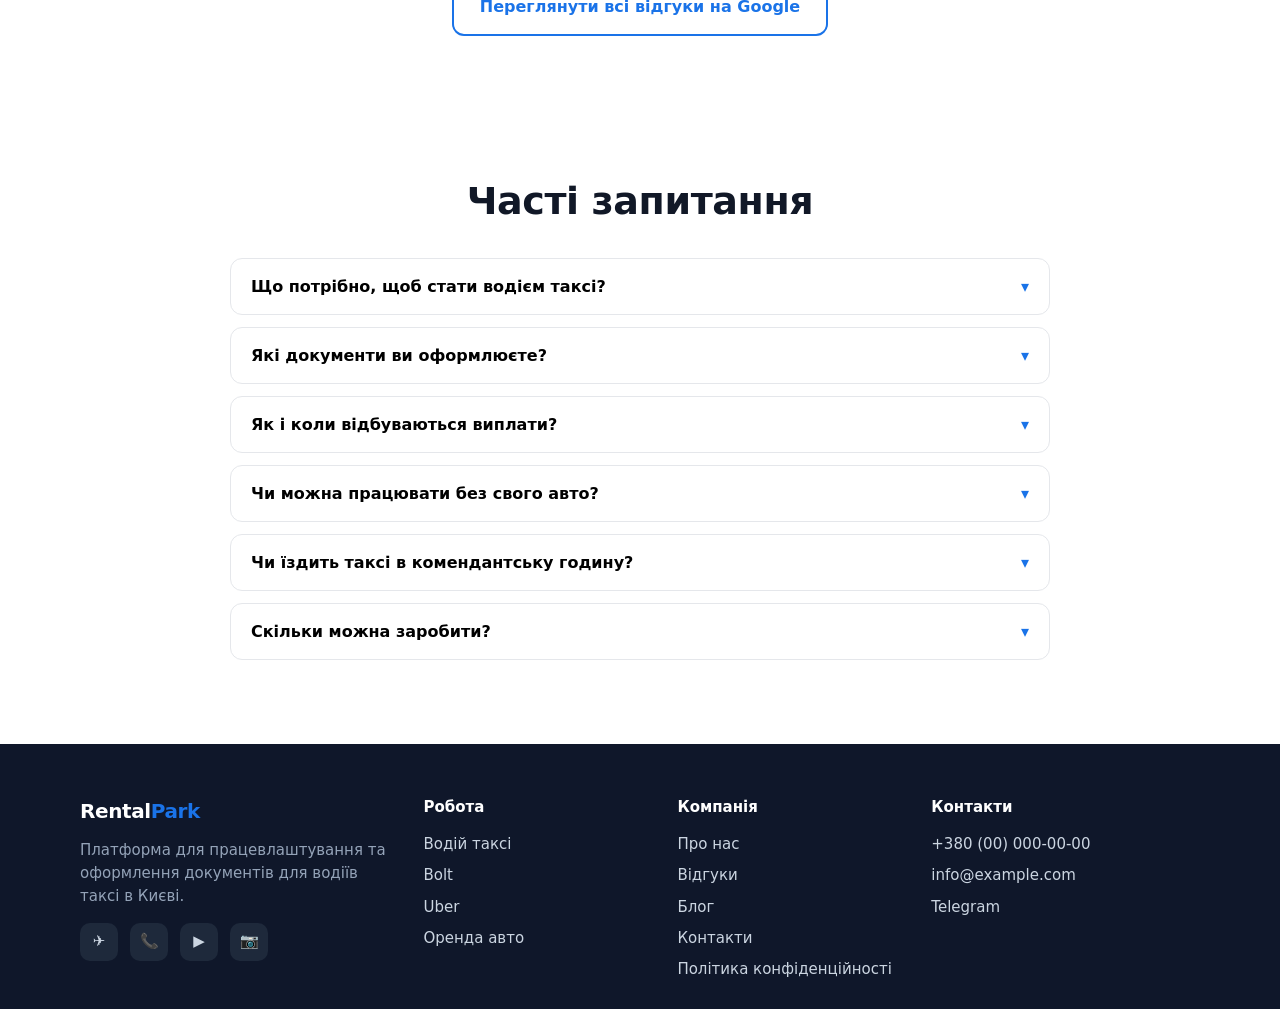
==== commit 53f0c2bc: "Move personal-rent card under "Робота із нами"; spacing, cache-bust CSS - Move "Оренда авто для влас" ====
--- a/index.html
+++ b/index.html
@@ -8,7 +8,7 @@
 <link rel="preconnect" href="https://fonts.googleapis.com">
 <link rel="preconnect" href="https://fonts.gstatic.com" crossorigin>
 <link href="https://fonts.googleapis.com/css2?family=Playfair+Display:ital,wght@1,600;1,700&display=swap" rel="stylesheet">
-<link rel="stylesheet" href="styles.css">
+<link rel="stylesheet" href="styles.css?v=6">
 </head>
 <body>
 
@@ -214,6 +214,14 @@
       <h2>Робота із нами</h2>
       <p class="lead center">Оберіть формат співпраці, який підходить саме вам.</p>
     </div>
+
+    <div class="rent-banner rent-banner-alt">
+      <h3>Оренда авто для власних потреб</h3>
+      <p>Потрібне авто не для роботи в таксі, а для себе? Орендуйте автомобіль для поїздок містом, подорожей, відряджень чи на час ремонту власного. Прозорі умови, зрозумілий договір і авто в гарному технічному стані. Оберіть відповідну модель і вирушайте вже сьогодні.</p>
+      <a class="btn-start" href="orenda.html"><span class="bs-ic">↘</span>Обрати авто</a>
+      <img class="rb-car" src="car-rental.png" alt="Оренда авто для власних потреб" loading="lazy" onerror="this.style.display='none'">
+    </div>
+
     <div class="grid job-grid">
       <div class="job-card">
         <h3>Водій таксі на авто компанії</h3>
--- a/styles.css
+++ b/styles.css
@@ -239,6 +239,8 @@
   .rent-banner p{color:var(--muted);font-size:17px;line-height:1.6;max-width:52%;
     margin-bottom:30px;position:relative;z-index:2}
   .rent-banner .btn-start{position:relative;z-index:2}
+  .rent-banner-alt{background:linear-gradient(135deg,#FFF3C9 0%,#FBFBFA 62%);border:1px solid #F1E4AE;
+    margin-bottom:28px;min-height:260px;padding:44px 56px}
   .rb-car{position:absolute;right:3%;top:50%;transform:translateY(-50%);width:44%;
     max-width:540px;height:auto;pointer-events:none;z-index:1}
   @media(max-width:900px){
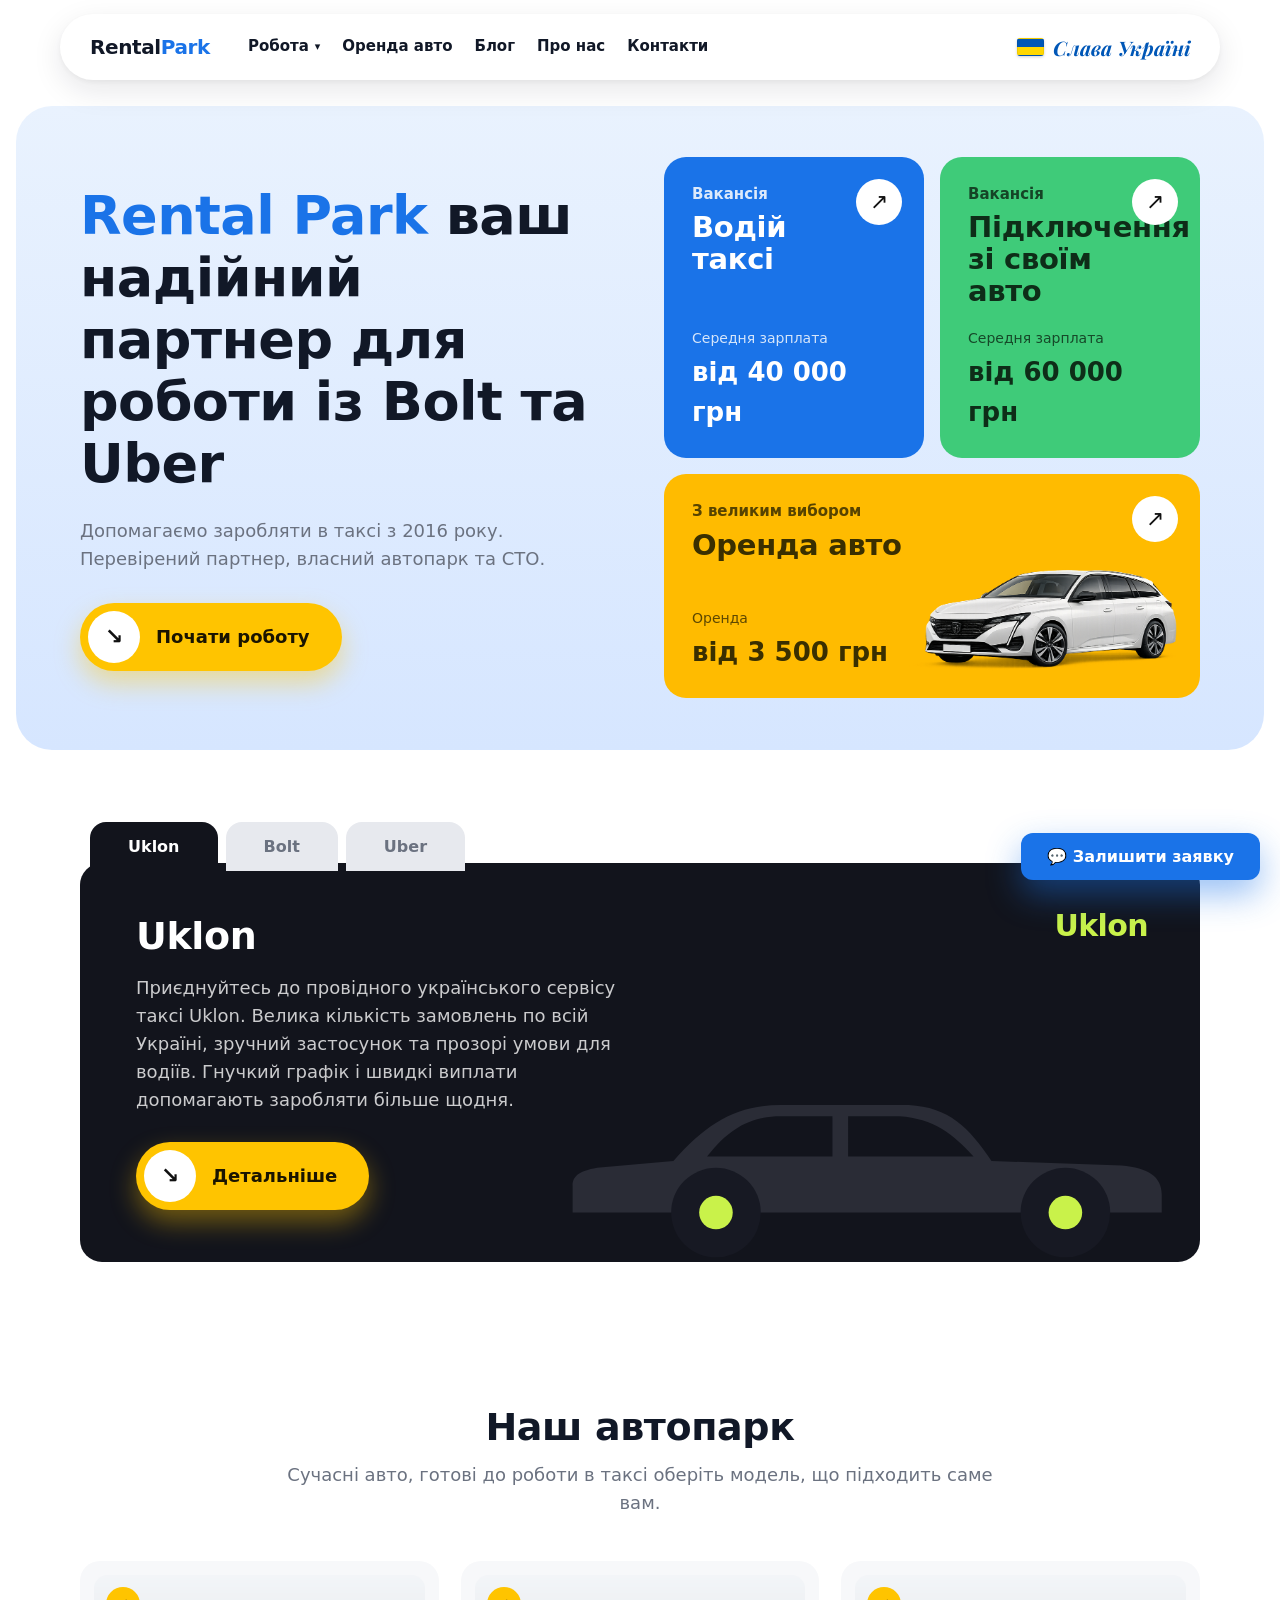
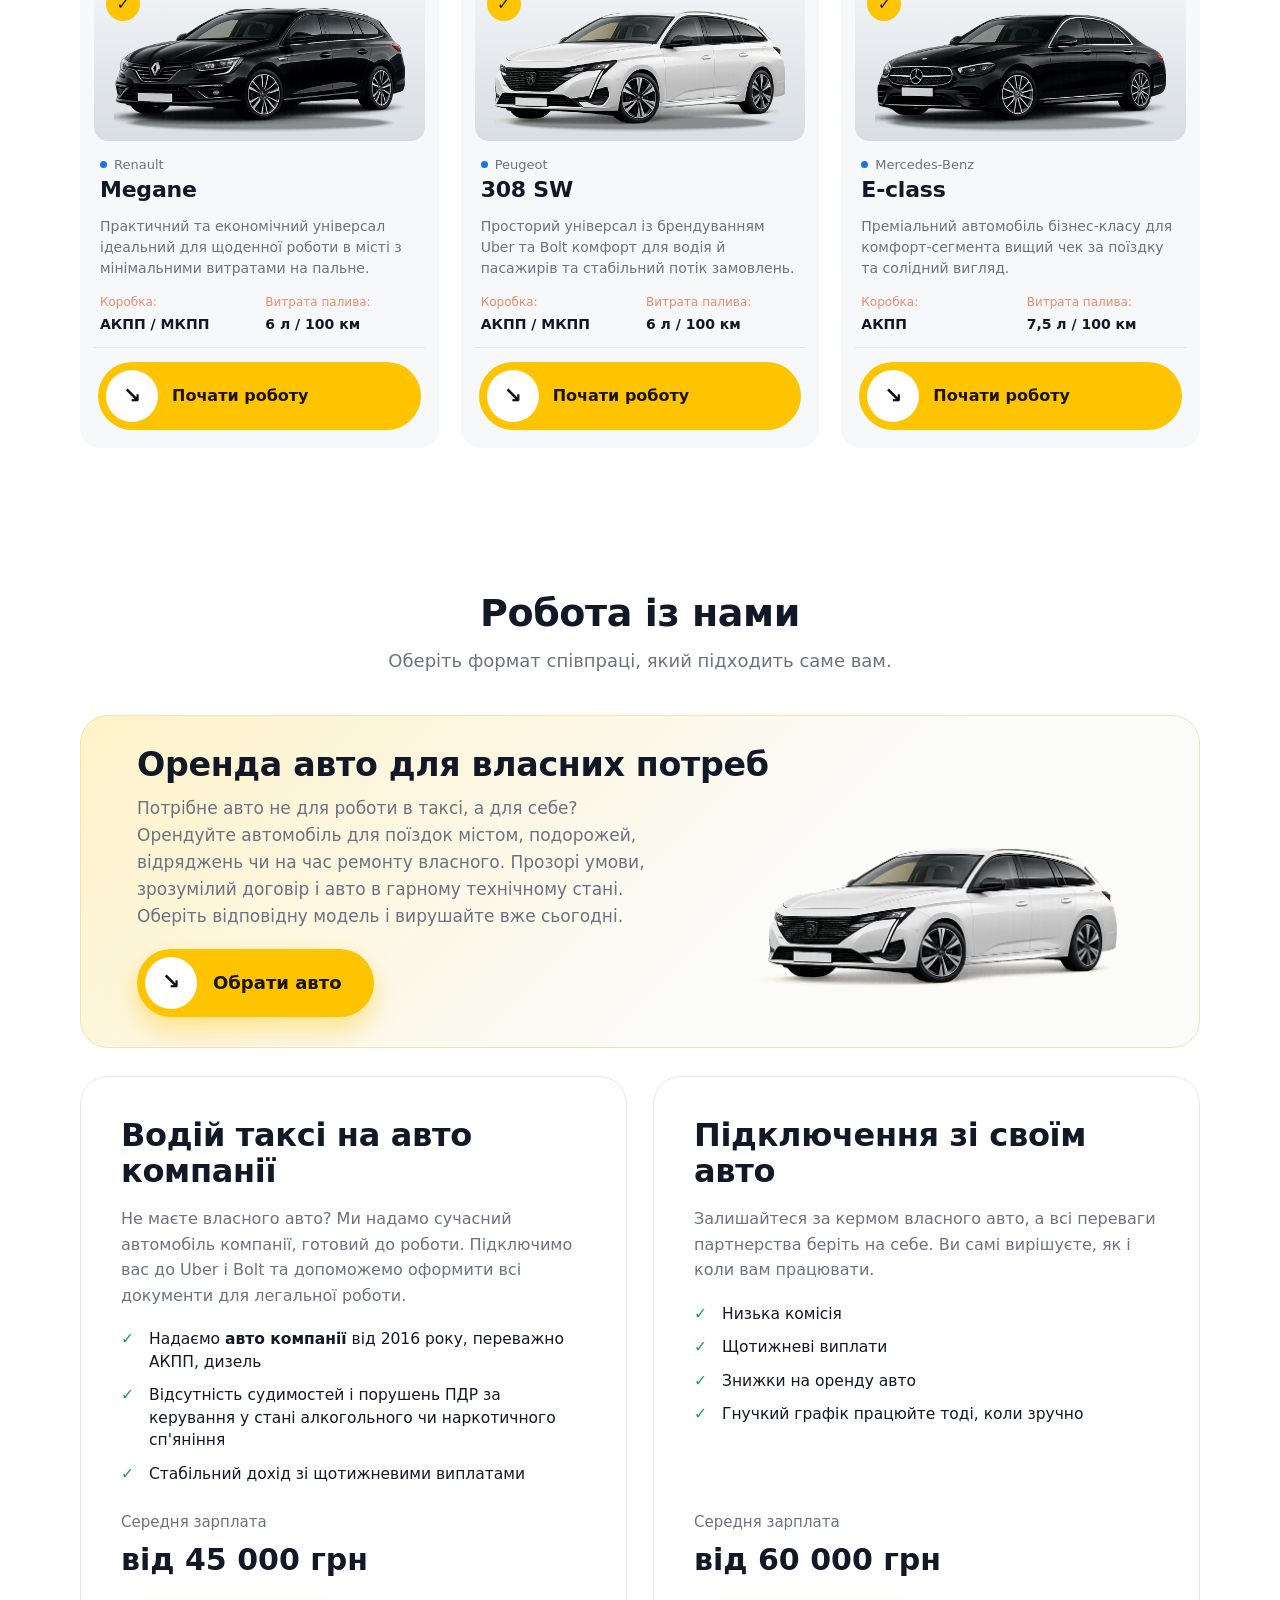
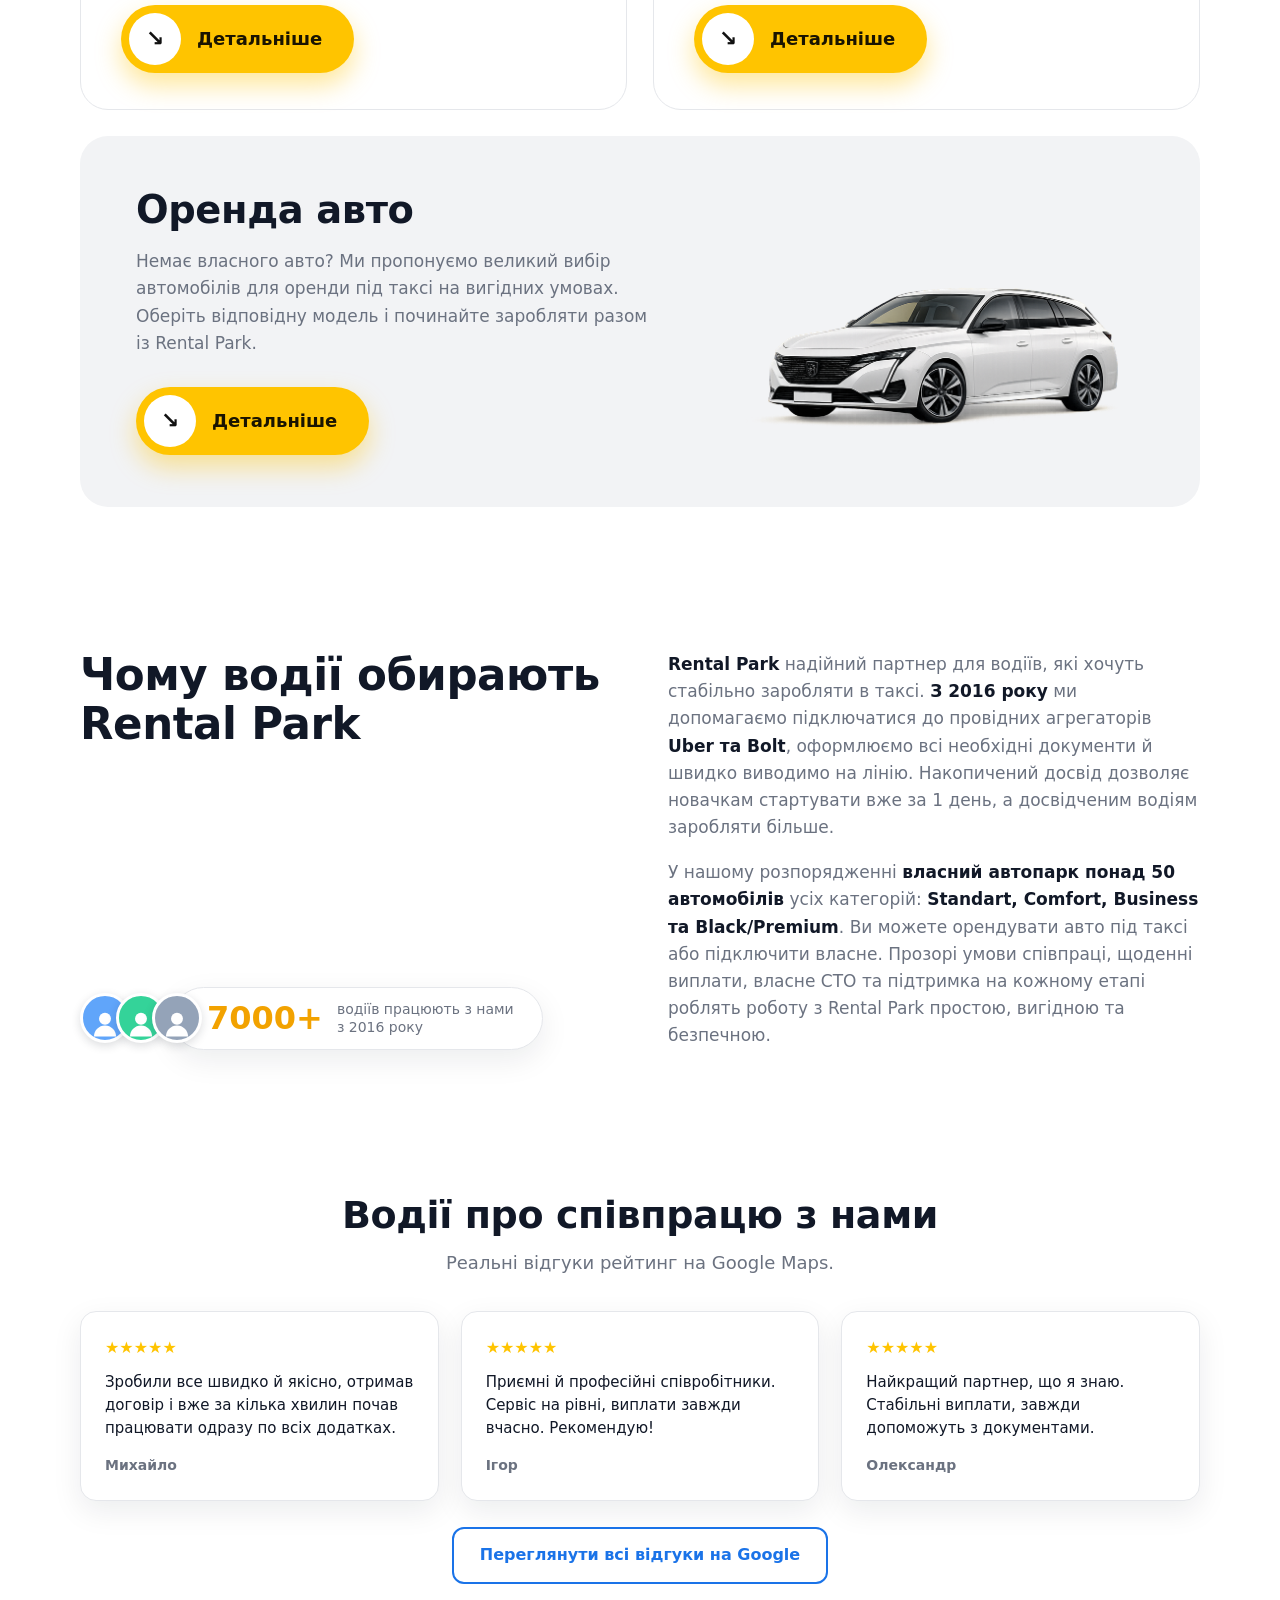
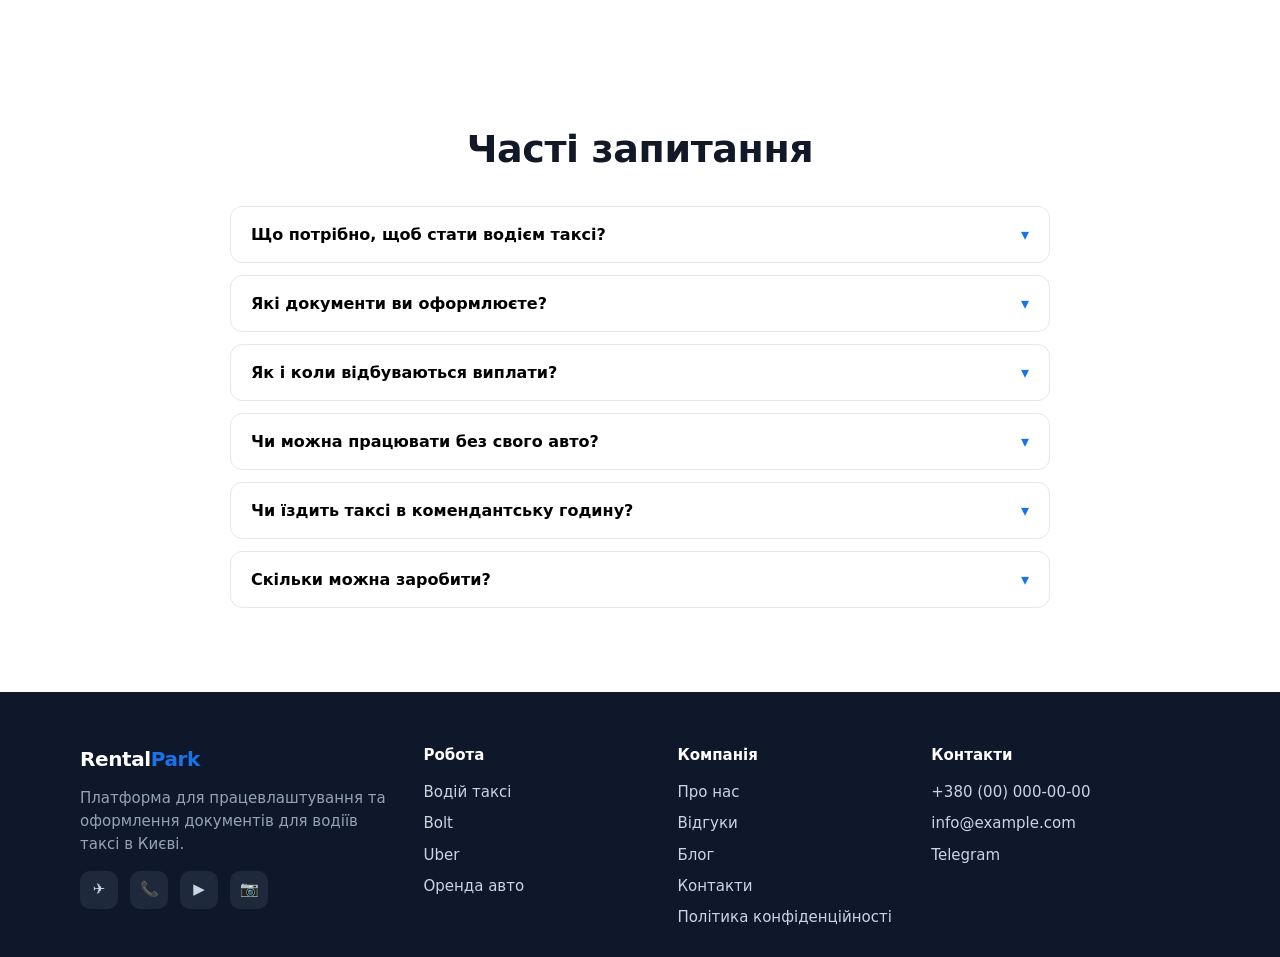
==== commit b819d9f8: "Make personal-rent card more compact; bump CSS cache version - Reduce padding, heading size and spac" ====
--- a/index.html
+++ b/index.html
@@ -8,7 +8,7 @@
 <link rel="preconnect" href="https://fonts.googleapis.com">
 <link rel="preconnect" href="https://fonts.gstatic.com" crossorigin>
 <link href="https://fonts.googleapis.com/css2?family=Playfair+Display:ital,wght@1,600;1,700&display=swap" rel="stylesheet">
-<link rel="stylesheet" href="styles.css?v=6">
+<link rel="stylesheet" href="styles.css?v=9">
 </head>
 <body>
 
--- a/styles.css
+++ b/styles.css
@@ -240,7 +240,9 @@
     margin-bottom:30px;position:relative;z-index:2}
   .rent-banner .btn-start{position:relative;z-index:2}
   .rent-banner-alt{background:linear-gradient(135deg,#FFF3C9 0%,#FBFBFA 62%);border:1px solid #F1E4AE;
-    margin-bottom:28px;min-height:260px;padding:44px 56px}
+    margin-bottom:28px;min-height:220px;padding:30px 56px}
+  .rent-banner-alt h3{font-size:clamp(24px,2.6vw,34px);margin-bottom:10px}
+  .rent-banner-alt p{margin-bottom:18px}
   .rb-car{position:absolute;right:3%;top:50%;transform:translateY(-50%);width:44%;
     max-width:540px;height:auto;pointer-events:none;z-index:1}
   @media(max-width:900px){
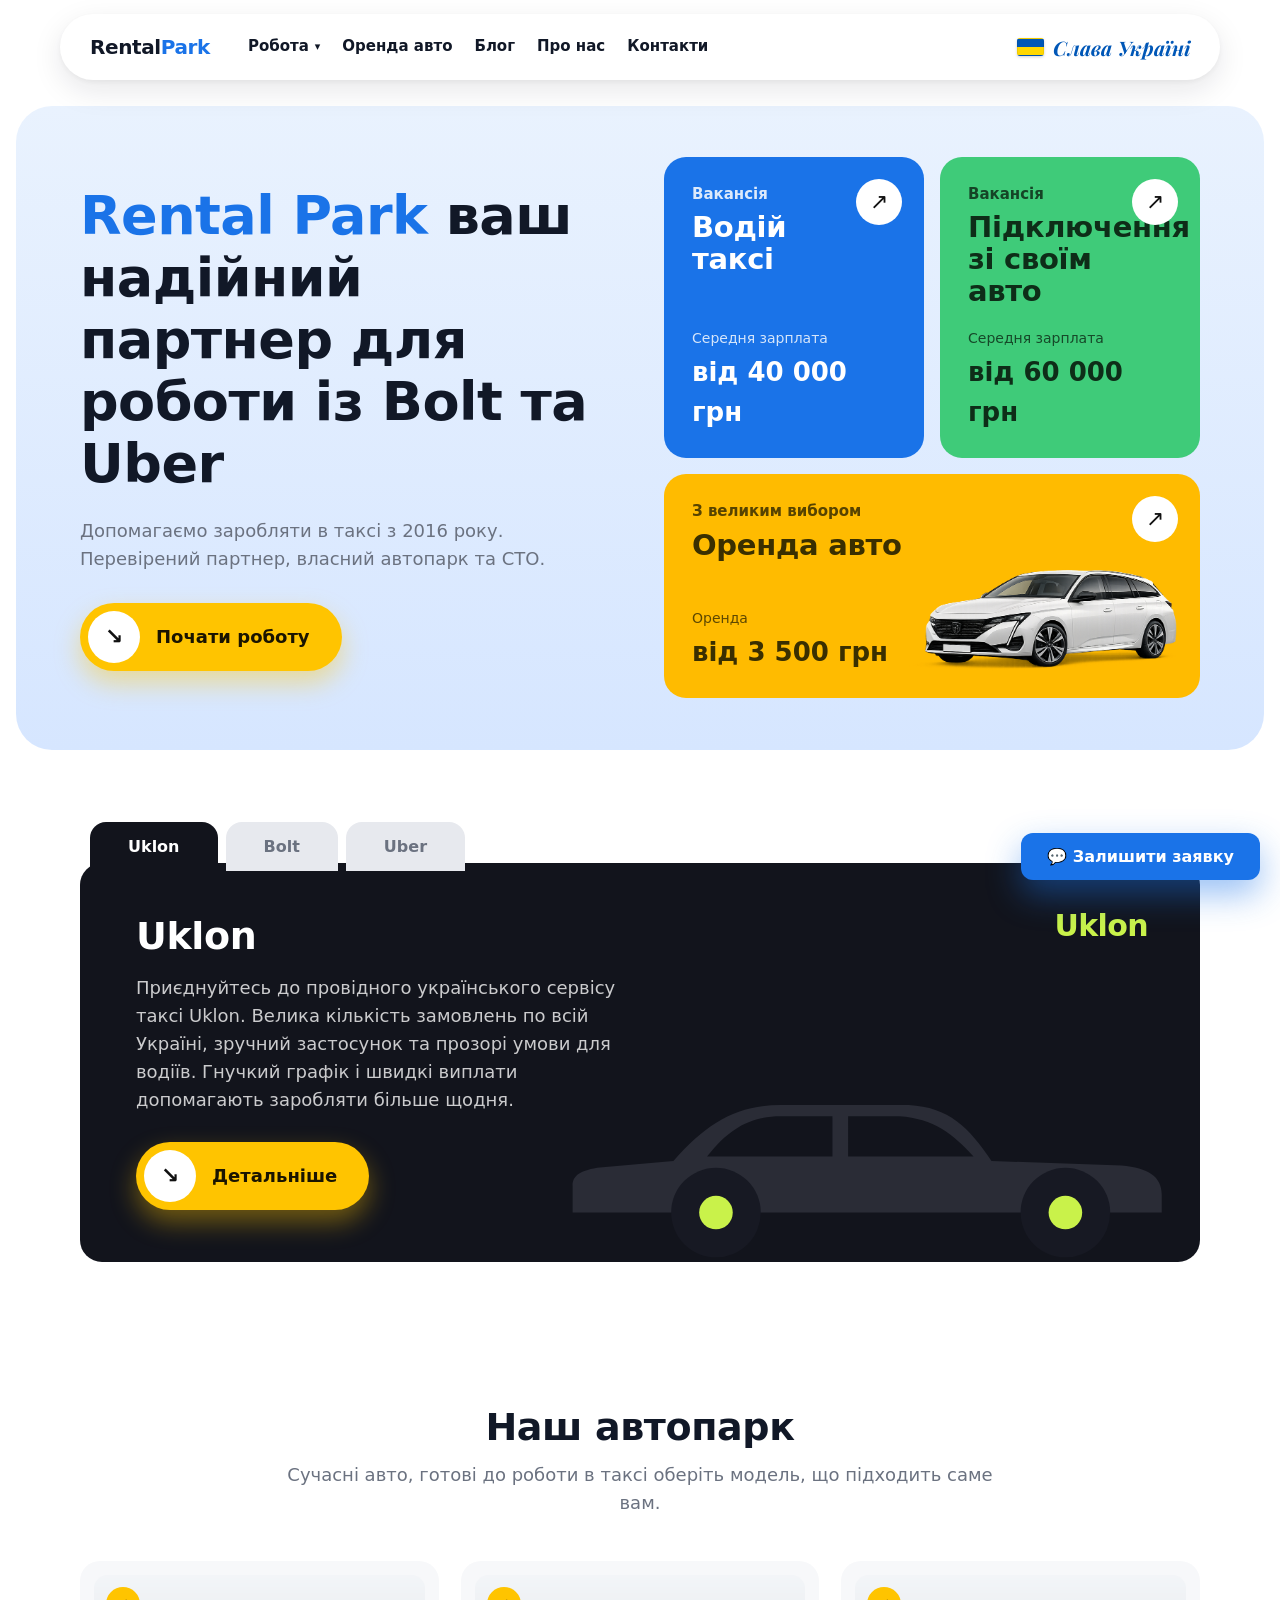
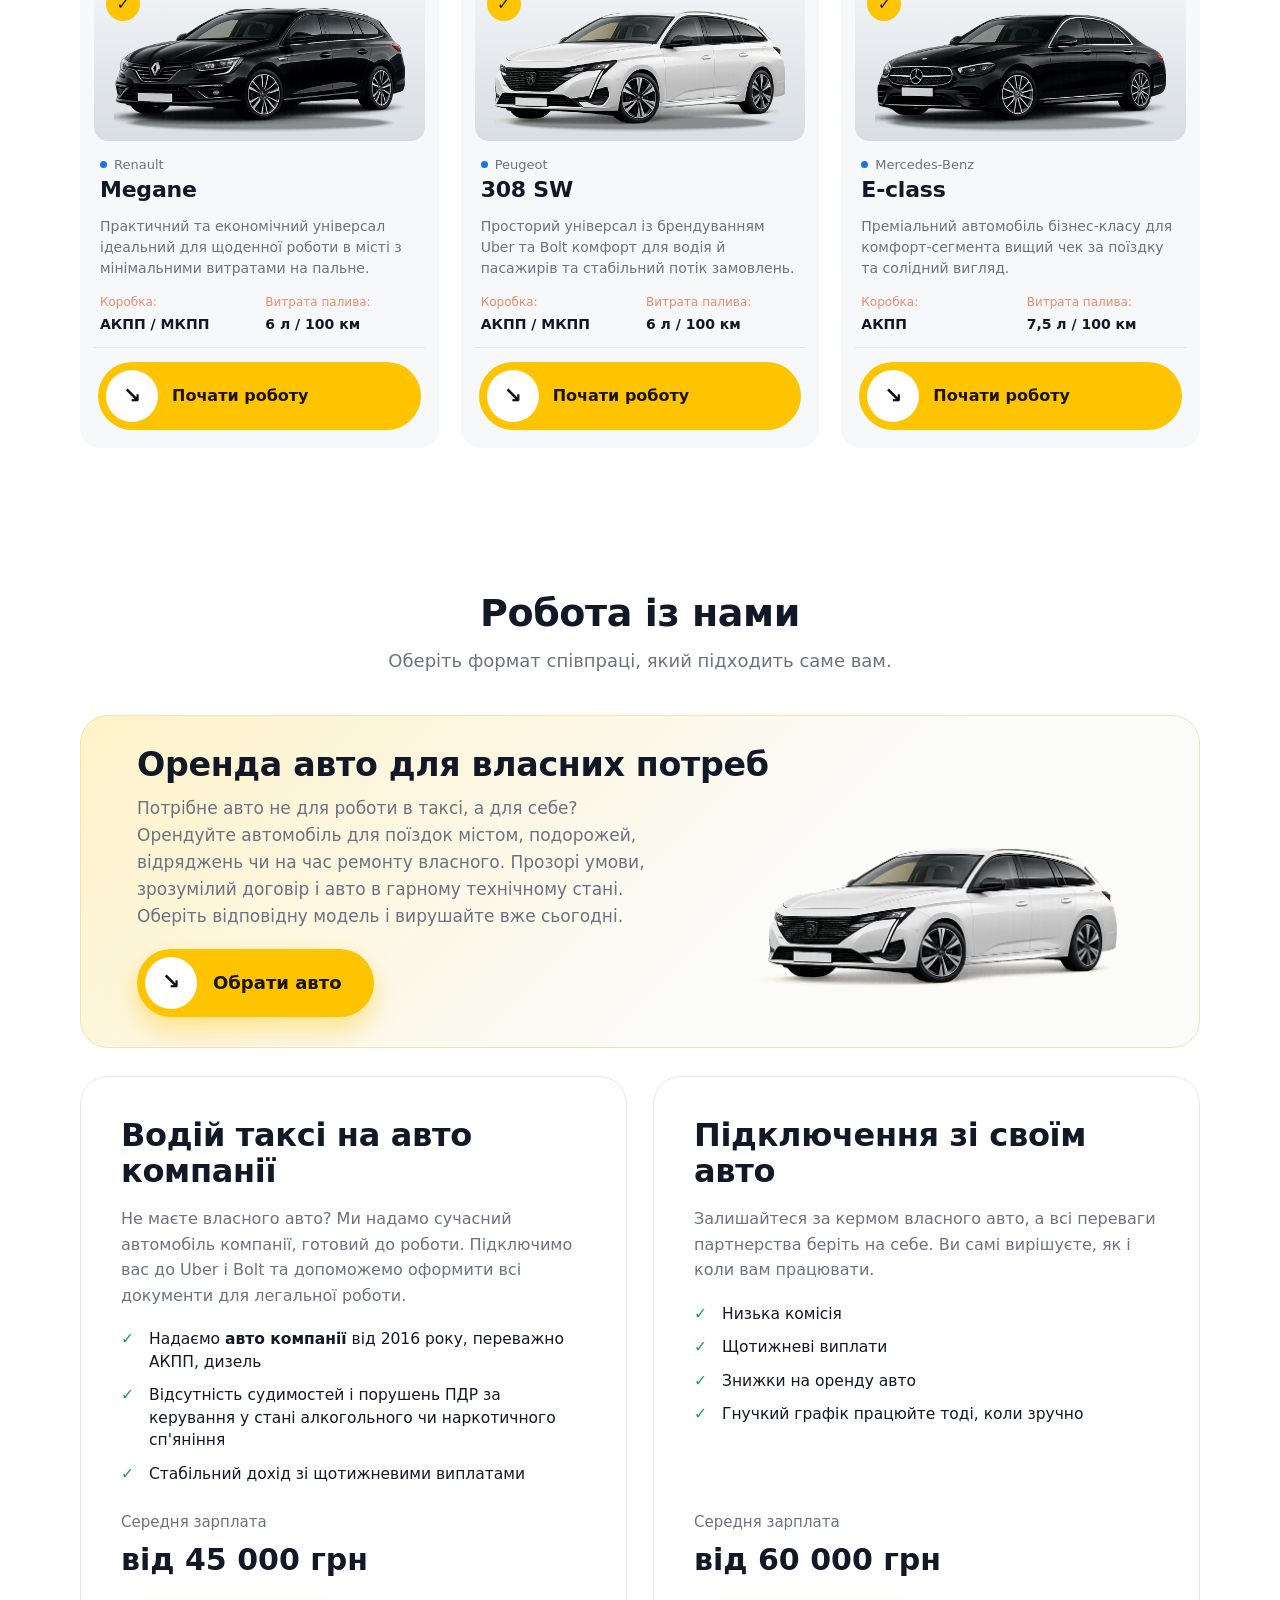
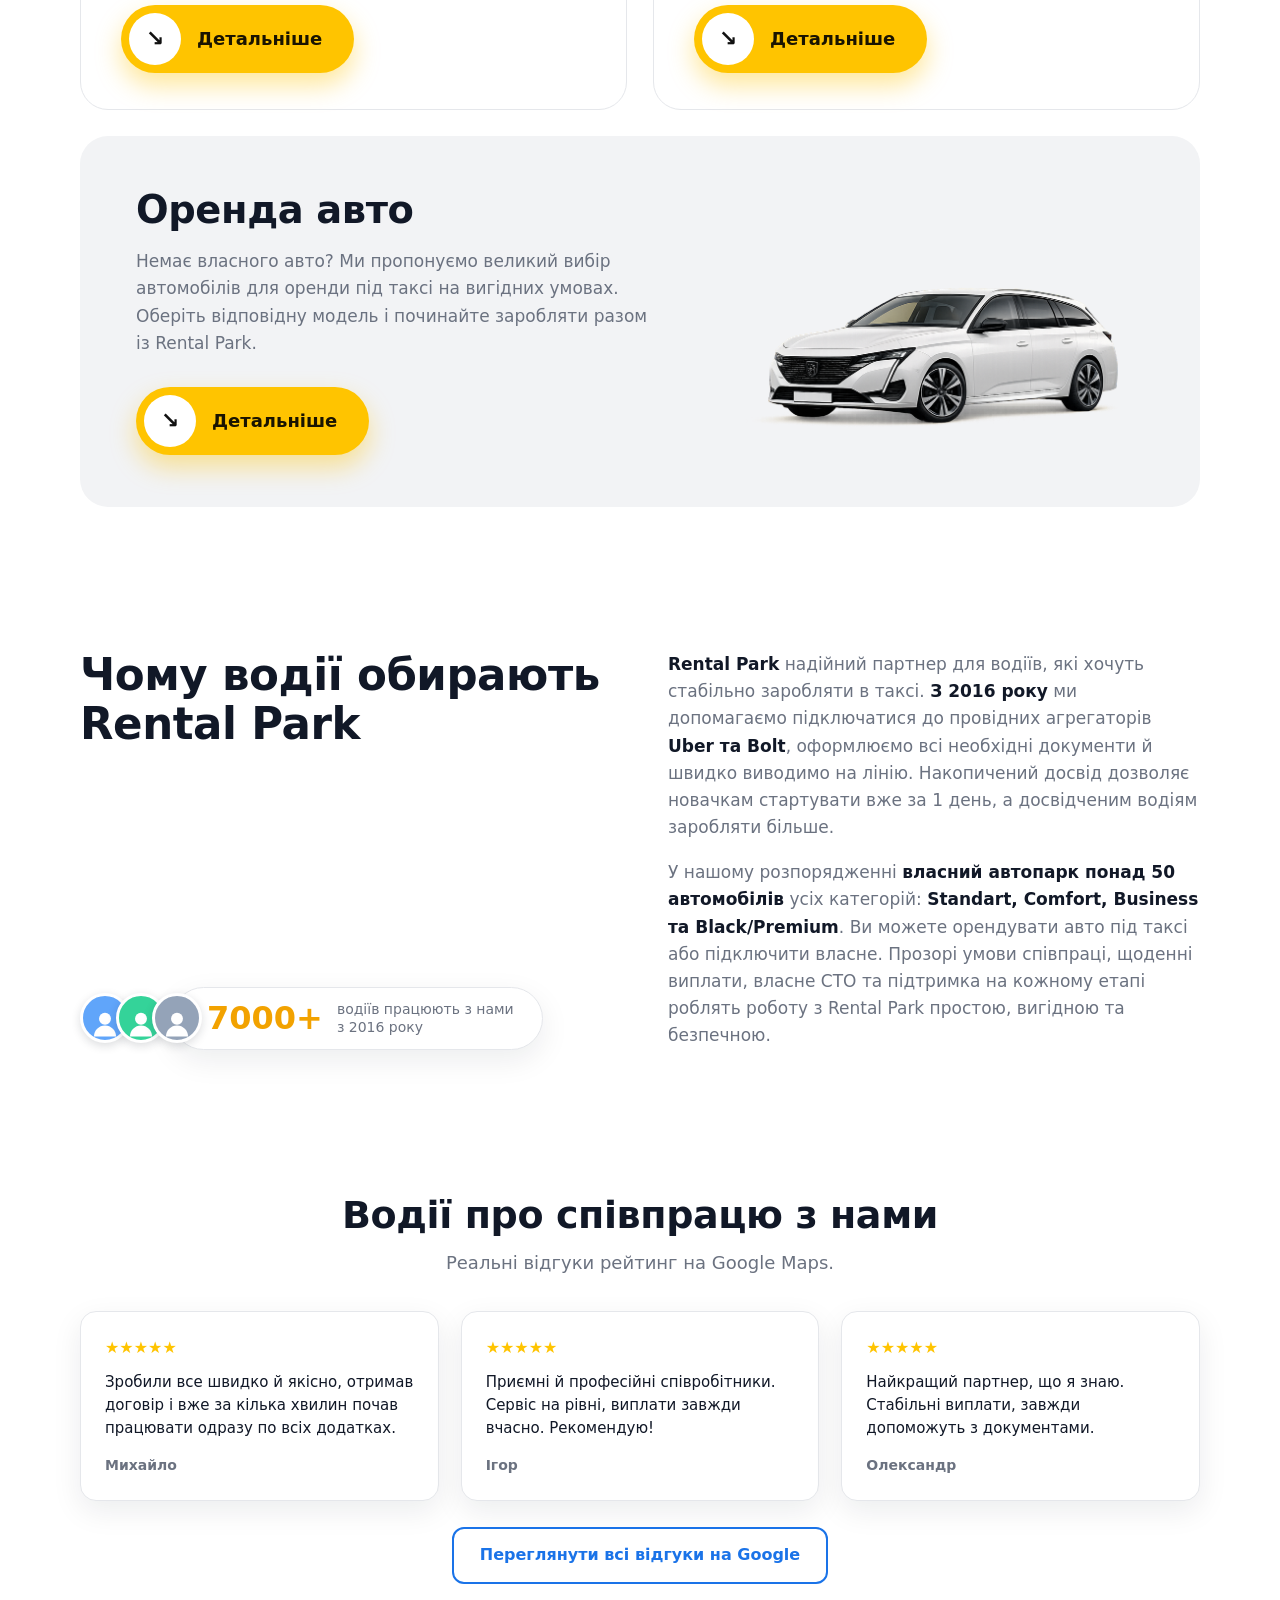
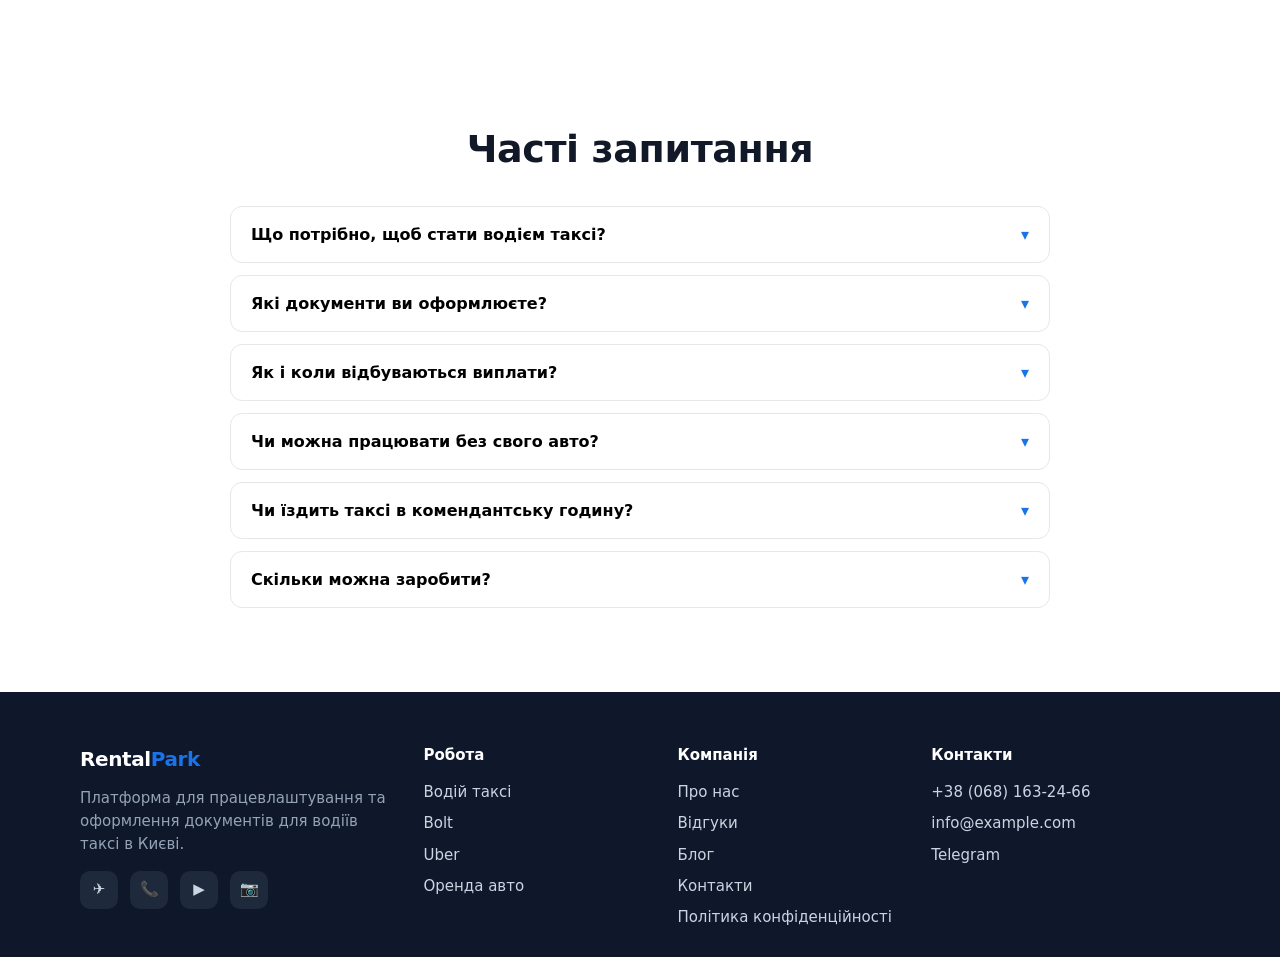
==== commit 114f78c2: "Set real contact phone number across the site - Replace placeholder phone with +380681632466 (tel: l" ====
--- a/index.html
+++ b/index.html
@@ -325,7 +325,7 @@
       </div>
       <div><h5>Робота</h5><div class="foot-links"><a href="#work">Водій таксі</a><a href="bolt.html">Bolt</a><a href="uber.html">Uber</a><a href="orenda.html">Оренда авто</a></div></div>
       <div><h5>Компанія</h5><div class="foot-links"><a href="#about">Про нас</a><a href="#reviews">Відгуки</a><a href="blog.html">Блог</a><a href="contacts.html">Контакти</a><a href="privacy.html">Політика конфіденційності</a></div></div>
-      <div><h5>Контакти</h5><div class="foot-links"><a href="tel:+380000000000">+380 (00) 000-00-00</a><a href="mailto:info@example.com">info@example.com</a><a href="#">Telegram</a></div></div>
+      <div><h5>Контакти</h5><div class="foot-links"><a href="tel:+380681632466">+38 (068) 163-24-66</a><a href="mailto:info@example.com">info@example.com</a><a href="#">Telegram</a></div></div>
     </div>
   </div>
 </footer>
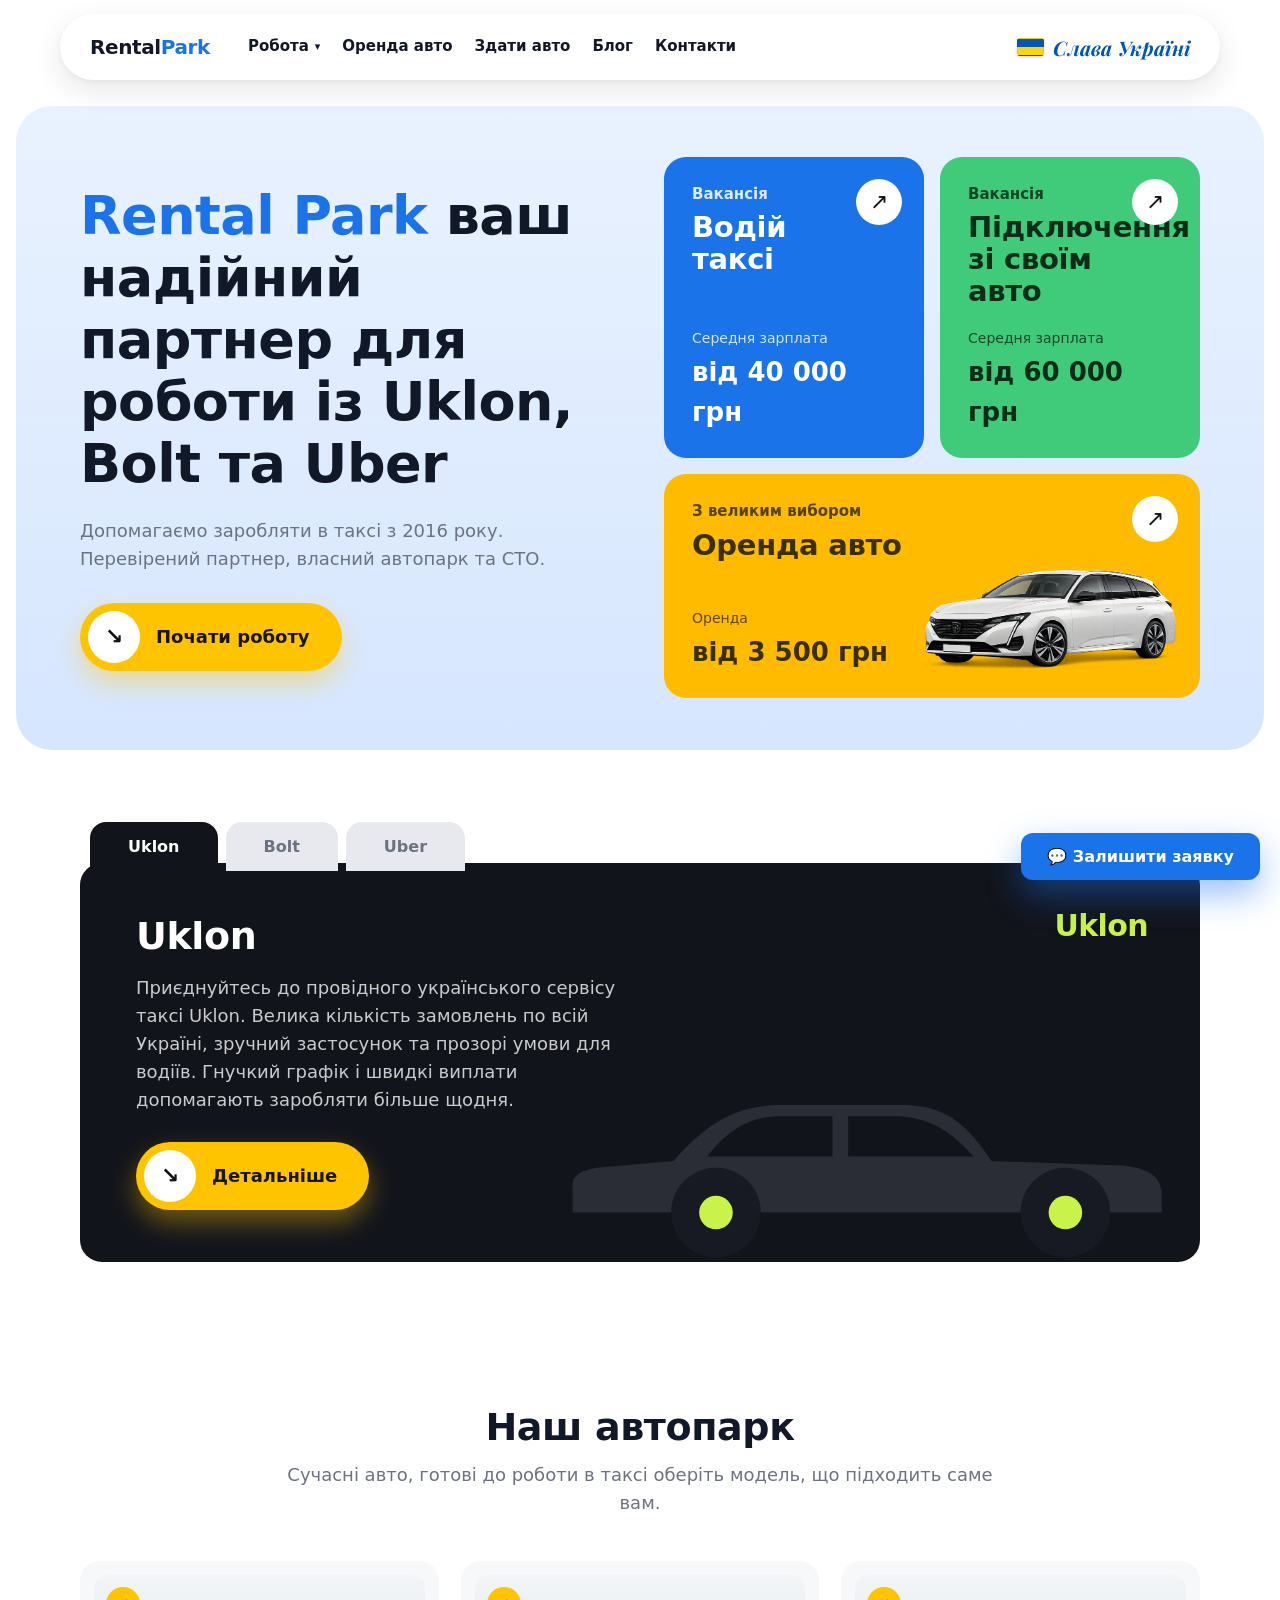
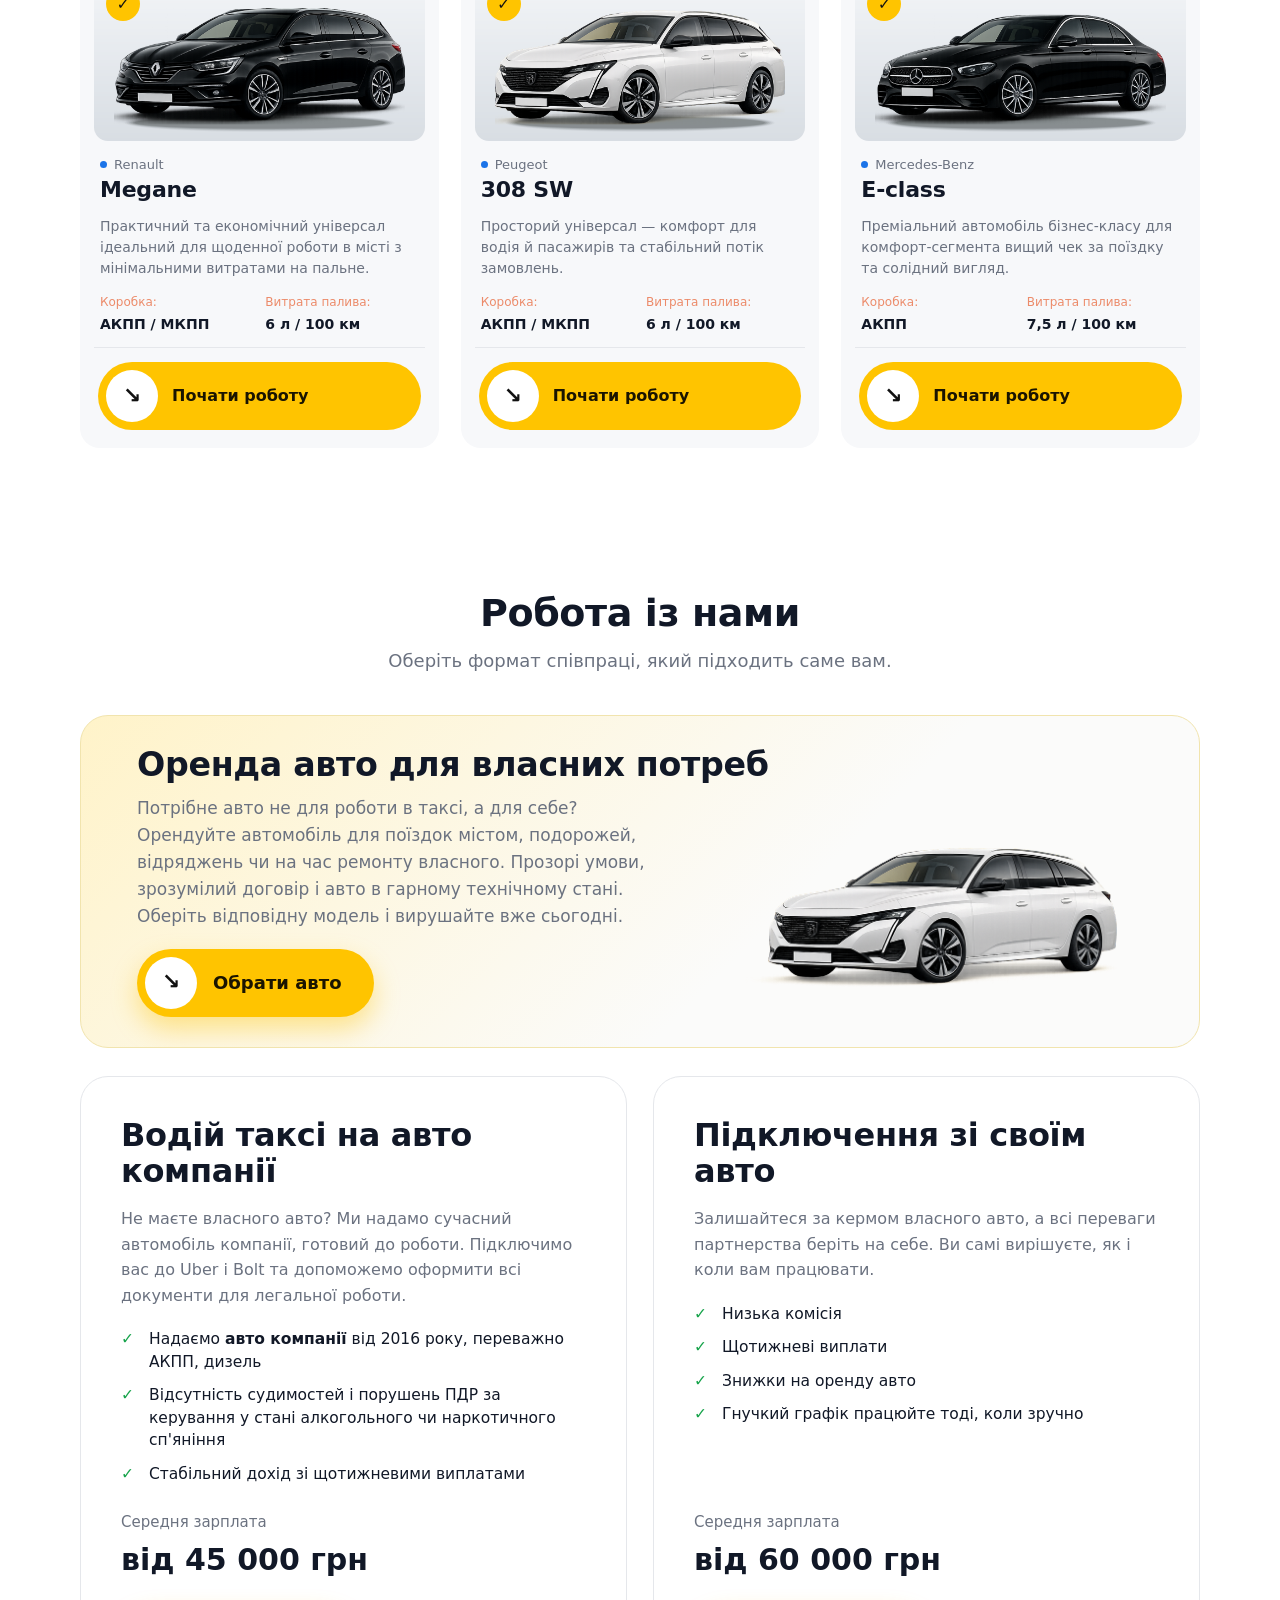
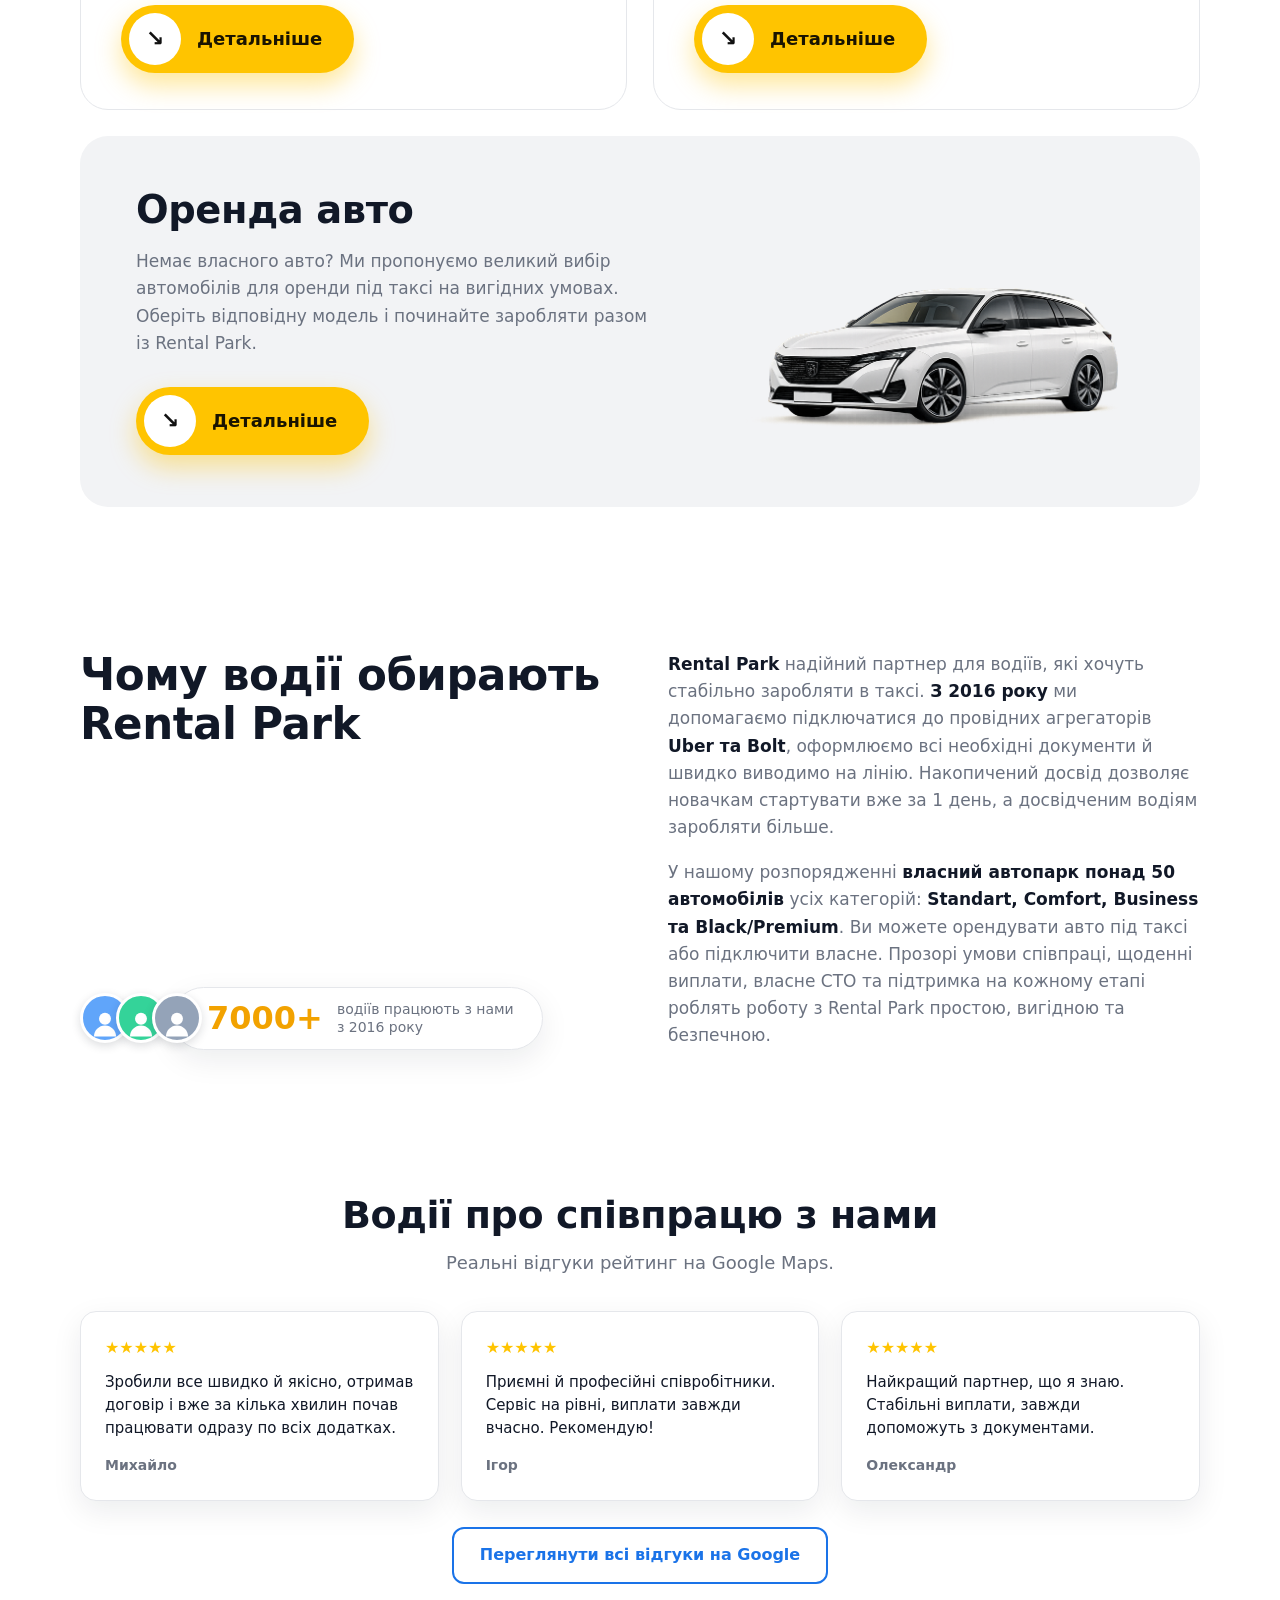
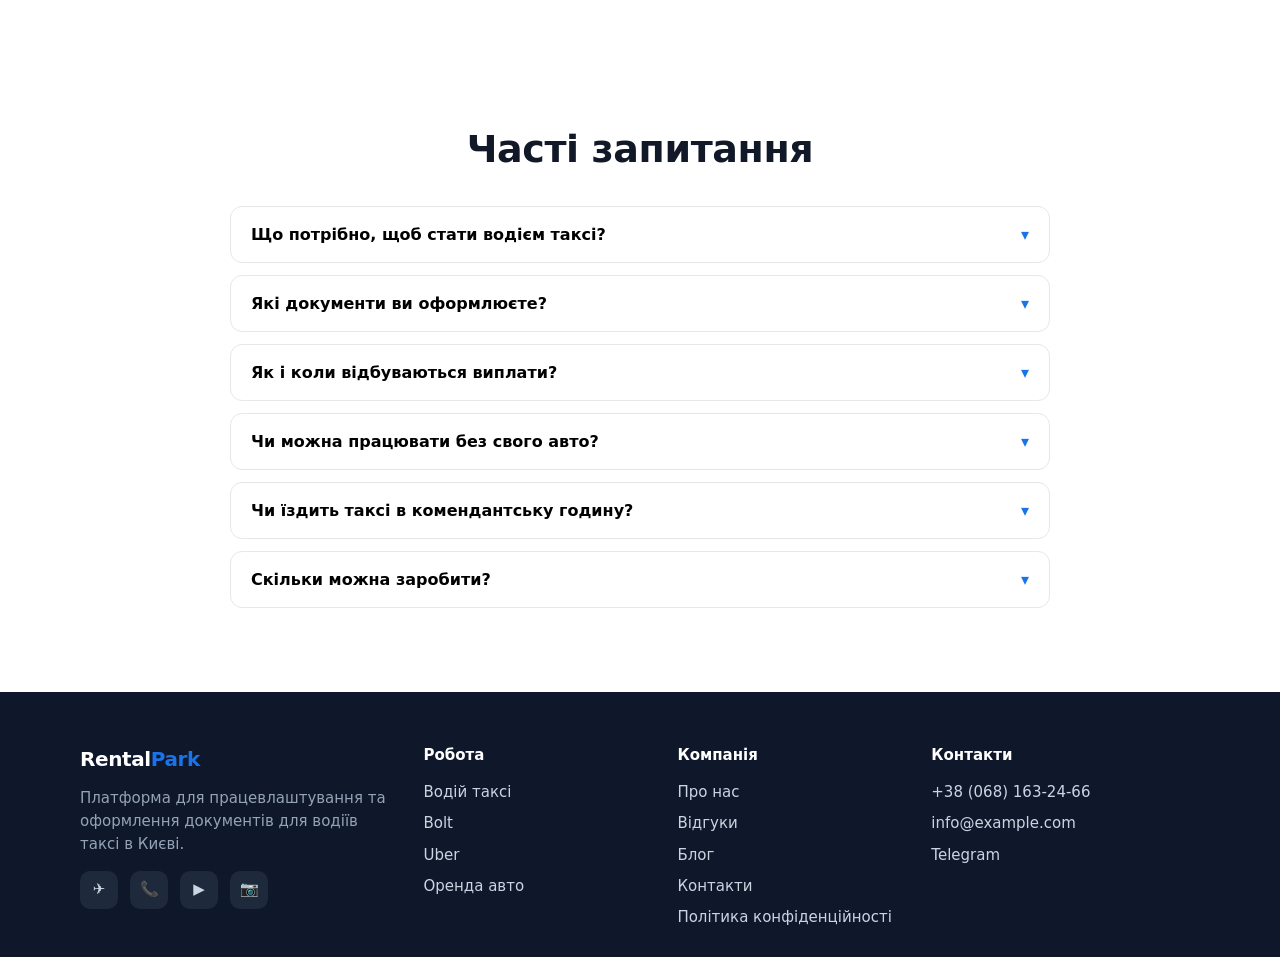
==== commit 2b7da4f7: "Add blog article pages; redesign blog list; header nav updates - Create 6 article pages with real-wo" ====
--- a/index.html
+++ b/index.html
@@ -9,6 +9,26 @@
 <link rel="preconnect" href="https://fonts.gstatic.com" crossorigin>
 <link href="https://fonts.googleapis.com/css2?family=Playfair+Display:ital,wght@1,600;1,700&display=swap" rel="stylesheet">
 <link rel="stylesheet" href="styles.css?v=9">
+<style>
+  /* Поп-ап вибору: робота водієм / оренда */
+  #choice-modal .rentout-box{position:relative;background:#fff;border-radius:22px;
+      padding:38px 34px 34px;max-width:440px;width:calc(100% - 40px);box-shadow:0 30px 70px rgba(15,23,42,.3)}
+  #choice-modal h2{font-size:26px;letter-spacing:-.01em;margin-bottom:10px}
+  #choice-modal p{color:var(--muted);font-size:16px;margin-bottom:24px}
+  .rentout-actions{display:flex;flex-direction:column;gap:14px}
+  .rentout-btn{display:flex;align-items:center;gap:16px;padding:16px 20px;border-radius:16px;
+      text-decoration:none;transition:.15s;border:1.5px solid transparent;cursor:pointer;text-align:left}
+  .rentout-btn svg{width:26px;height:26px;flex:0 0 26px}
+  .rentout-btn span{display:flex;flex-direction:column;line-height:1.25}
+  .rentout-btn b{font-size:17px}
+  .rentout-btn small{font-size:14px;opacity:.8}
+  .choice-driver{background:var(--accent);color:#111}
+  .choice-driver svg{fill:#111}
+  .choice-driver:hover{transform:translateY(-2px);box-shadow:0 12px 26px rgba(255,196,0,.4)}
+  .choice-rent{background:#111;color:#fff}
+  .choice-rent svg{fill:#fff}
+  .choice-rent:hover{transform:translateY(-2px);box-shadow:0 12px 26px rgba(17,17,17,.3)}
+</style>
 </head>
 <body>
 
@@ -27,8 +47,8 @@
         </div>
       </div>
       <a href="orenda.html">Оренда авто</a>
+      <a href="orenda.html">Здати авто</a>
       <a href="blog.html">Блог</a>
-      <a href="#about">Про нас</a>
       <a href="contacts.html">Контакти</a>
     </nav>
     <div class="nav-right">
@@ -42,9 +62,9 @@
 <section class="hero">
   <div class="wrap hero-grid">
     <div class="hero-text">
-      <h1><span class="accent">Rental Park</span> ваш надійний партнер для роботи із Bolt та Uber</h1>
+      <h1><span class="accent">Rental Park</span> ваш надійний партнер для роботи із Uklon, Bolt та Uber</h1>
       <p class="lead">Допомагаємо заробляти в таксі з 2016 року. Перевірений партнер, власний автопарк та СТО.</p>
-      <a class="btn-start" href="#apply" onclick="openModal();return false;"><span class="bs-ic">↘</span>Почати роботу</a>
+      <a class="btn-start" href="#apply" onclick="openChoice();return false;"><span class="bs-ic">↘</span>Почати роботу</a>
     </div>
     <div class="hero-cards">
       <a class="hcard hc-blue" href="#apply" onclick="openModal('blue');return false;">
@@ -90,7 +110,7 @@
       <div class="ptext">
         <h2>Uklon</h2>
         <p>Приєднуйтесь до провідного українського сервісу таксі Uklon. Велика кількість замовлень по всій Україні, зручний застосунок та прозорі умови для водіїв. Гнучкий графік і швидкі виплати допомагають заробляти більше щодня.</p>
-        <a class="btn-start" href="#apply" onclick="openModal();return false;"><span class="bs-ic">↘</span>Детальніше</a>
+        <a class="btn-start" href="uklon.html"><span class="bs-ic">↘</span>Детальніше</a>
       </div>
       <div class="pcar">
         <svg class="pcar-ph" viewBox="0 0 600 240" aria-hidden="true">
@@ -110,7 +130,7 @@
       <div class="ptext">
         <h2>Bolt Taxi</h2>
         <p>Приєднуйтесь до одного з найпопулярніших сервісів таксі в Європі. Легкий старт, зручні умови для водіїв та стабільний потік замовлень із щотижневими виплатами.</p>
-        <a class="btn-start" href="#apply" onclick="openModal();return false;"><span class="bs-ic">↘</span>Детальніше</a>
+        <a class="btn-start" href="bolt.html"><span class="bs-ic">↘</span>Детальніше</a>
       </div>
       <div class="pcar">
         <svg class="pcar-ph" viewBox="0 0 600 240" aria-hidden="true">
@@ -130,7 +150,7 @@
       <div class="ptext">
         <h2>Uber Driver</h2>
         <p>Працюйте з однією з найбільших у світі платформ таксі. Отримайте доступ до великої кількості замовлень і стабільного доходу, гнучкий графік та зрозумілі умови співпраці.</p>
-        <a class="btn-start" href="#apply" onclick="openModal();return false;"><span class="bs-ic">↘</span>Детальніше</a>
+        <a class="btn-start" href="uber.html"><span class="bs-ic">↘</span>Детальніше</a>
       </div>
       <div class="pcar">
         <svg class="pcar-ph" viewBox="0 0 600 240" aria-hidden="true">
@@ -168,7 +188,7 @@
           <div><div class="lbl">Коробка:</div><div class="val">АКПП / МКПП</div></div>
           <div><div class="lbl">Витрата палива:</div><div class="val">6 л / 100 км</div></div>
         </div>
-        <button class="btn-book" onclick="openModal()"><span class="bs-ic">↘</span>Почати роботу</button>
+        <button class="btn-book" onclick="openChoice()"><span class="bs-ic">↘</span>Почати роботу</button>
       </article>
 
       <!-- CARD -->
@@ -179,12 +199,12 @@
         </div>
         <div class="car-brand">Peugeot</div>
         <div class="car-name"><h3>308 SW</h3></div>
-        <p class="car-desc">Просторий універсал із брендуванням Uber та Bolt комфорт для водія й пасажирів та стабільний потік замовлень.</p>
+        <p class="car-desc">Просторий універсал — комфорт для водія й пасажирів та стабільний потік замовлень.</p>
         <div class="car-specs">
           <div><div class="lbl">Коробка:</div><div class="val">АКПП / МКПП</div></div>
           <div><div class="lbl">Витрата палива:</div><div class="val">6 л / 100 км</div></div>
         </div>
-        <button class="btn-book" onclick="openModal()"><span class="bs-ic">↘</span>Почати роботу</button>
+        <button class="btn-book" onclick="openChoice()"><span class="bs-ic">↘</span>Почати роботу</button>
       </article>
 
       <!-- CARD -->
@@ -200,7 +220,7 @@
           <div><div class="lbl">Коробка:</div><div class="val">АКПП</div></div>
           <div><div class="lbl">Витрата палива:</div><div class="val">7,5 л / 100 км</div></div>
         </div>
-        <button class="btn-book" onclick="openModal()"><span class="bs-ic">↘</span>Почати роботу</button>
+        <button class="btn-book" onclick="openChoice()"><span class="bs-ic">↘</span>Почати роботу</button>
       </article>
 
     </div>
@@ -332,6 +352,25 @@
 
 <!-- STICKY CTA -->
 <button class="btn btn-primary sticky-cta mobile-bar" onclick="openModal()">💬 Залишити заявку</button>
+
+<!-- CHOICE POPUP -->
+<div class="modal" id="choice-modal">
+  <div class="rentout-box">
+    <button class="join-close" onclick="closeChoice()" aria-label="Закрити">×</button>
+    <h2>Оберіть, що вас цікавить</h2>
+    <p>Працюйте водієм на авто компанії або орендуйте автомобіль під власні потреби.</p>
+    <div class="rentout-actions">
+      <button type="button" class="rentout-btn choice-driver" onclick="closeChoice();openModal();">
+        <svg viewBox="0 0 24 24" aria-hidden="true"><path d="M12 12a5 5 0 1 0 0-10 5 5 0 0 0 0 10Zm0 2c-5 0-9 2.5-9 6v1h18v-1c0-3.5-4-6-9-6Z"/></svg>
+        <span><b>Робота водієм на авто компанії</b><small>Підключення до Uklon, Bolt, Uber</small></span>
+      </button>
+      <a class="rentout-btn choice-rent" href="orenda.html">
+        <svg viewBox="0 0 24 24" aria-hidden="true"><path d="M18.9 6.5 20.4 11H3.6l1.5-4.5C5.3 6 5.7 5.7 6.2 5.7h11.6c.5 0 .9.3 1.1.8ZM5 12.7h14v4.6h-3v-1.8H8v1.8H5v-4.6Zm2.2 1.4a1.2 1.2 0 1 0 0 2.4 1.2 1.2 0 0 0 0-2.4Zm9.6 0a1.2 1.2 0 1 0 0 2.4 1.2 1.2 0 0 0 0-2.4Z"/></svg>
+        <span><b>Оренда авто</b><small>Оберіть автомобіль з нашого автопарку</small></span>
+      </a>
+    </div>
+  </div>
+</div>
 
 <!-- MODAL -->
 <div class="modal" id="modal">
--- a/styles.css
+++ b/styles.css
@@ -473,22 +473,58 @@
 }
 
 /* BLOG LIST */
-.blog-list{grid-template-columns:repeat(3,1fr);gap:26px}
-.post-card{background:#fff;border:1px solid var(--line);border-radius:22px;overflow:hidden;
-  display:flex;flex-direction:column;transition:.2s}
-.post-card:hover{transform:translateY(-4px);box-shadow:var(--shadow)}
-.post-photo{aspect-ratio:16/10;background:#e7ebf0;overflow:hidden}
-.post-photo img{width:100%;height:100%;object-fit:cover}
-.post-body{padding:22px 22px 24px;display:flex;flex-direction:column;flex:1}
-.post-cat{align-self:flex-start;font-size:12px;font-weight:700;text-transform:uppercase;letter-spacing:.04em;
-  color:var(--primary);margin-bottom:10px}
-.post-card h3{font-size:19px;line-height:1.25;margin-bottom:10px}
-.post-card p{color:var(--muted);font-size:14.5px;line-height:1.5;margin-bottom:16px}
-.post-foot{margin-top:auto;display:flex;align-items:center;justify-content:space-between;
-  font-size:13px;color:var(--muted)}
-.post-foot .read{color:var(--primary);font-weight:700}
-@media(max-width:900px){.blog-list{grid-template-columns:repeat(2,1fr)}}
-@media(max-width:600px){.blog-list{grid-template-columns:1fr}}
+.blog-list{grid-template-columns:repeat(2,1fr);gap:34px 44px}
+.post-card{background:transparent;display:flex;flex-direction:column}
+.post-photo{display:block;aspect-ratio:16/9;background:#e7ebf0;overflow:hidden;
+  border-radius:22px;transition:.2s}
+.post-photo img{width:100%;height:100%;object-fit:cover;transition:transform .3s}
+.post-card:hover .post-photo{box-shadow:var(--shadow)}
+.post-card:hover .post-photo img{transform:scale(1.03)}
+.post-body{padding:18px 2px 4px;display:flex;flex-direction:column;flex:1}
+.post-cat{align-self:flex-start;font-size:13px;font-weight:600;
+  color:var(--ink);background:var(--bg-soft);padding:7px 15px;border-radius:999px;margin-bottom:16px}
+.post-card h3{font-size:22px;line-height:1.25;margin-bottom:14px;font-weight:800}
+.post-card h3 a{color:var(--ink)}
+.post-card h3 a:hover{color:var(--primary)}
+.post-meta{display:flex;align-items:center;flex-wrap:wrap;gap:8px;
+  font-size:14px;color:var(--muted);margin-bottom:14px}
+.pm-item{display:inline-flex;align-items:center;gap:6px}
+.pm-item svg{color:var(--accent);flex:none}
+.pm-dot{color:var(--line)}
+.post-card p{color:var(--muted);font-size:15px;line-height:1.55;margin-bottom:18px}
+.post-read{align-self:flex-start;margin-top:auto;display:inline-flex;align-items:center;
+  font-weight:700;color:var(--ink);border:2px solid var(--accent);
+  padding:10px 26px;border-radius:999px;transition:.2s}
+.post-read:hover{background:var(--accent);color:var(--ink)}
+@media(max-width:600px){.blog-list{grid-template-columns:1fr;gap:30px}}
+
+/* ARTICLE (single post) */
+.article-wrap{max-width:820px;margin:0 auto;padding:34px 0 20px}
+.article-head{margin-bottom:26px}
+.article-head .post-cat{margin-bottom:14px}
+.article-head h1{font-size:clamp(28px,4vw,42px);line-height:1.18;letter-spacing:-.02em;margin-bottom:16px}
+.article-head .post-meta{margin-bottom:0;font-size:14.5px}
+.article-cover{border-radius:22px;overflow:hidden;background:#e7ebf0;aspect-ratio:16/8;margin-bottom:34px}
+.article-cover img{width:100%;height:100%;object-fit:cover}
+.article-doc>p:first-of-type{font-size:19px;line-height:1.55;color:var(--ink)}
+.article-doc h2{font-size:25px;letter-spacing:-.01em;margin:36px 0 12px}
+.article-doc h3{font-size:19px;margin:26px 0 8px}
+.article-doc p{margin:0 0 16px;color:#374151;font-size:17px;line-height:1.62}
+.article-doc ul,.article-doc ol{margin:0 0 18px;padding-left:22px}
+.article-doc li{margin-bottom:9px;color:#374151;font-size:17px;line-height:1.55}
+.article-doc strong{color:var(--ink);font-weight:700}
+.article-doc a{color:var(--primary)}
+.article-doc a:hover{text-decoration:underline}
+.article-note{background:var(--bg-soft);border:1px solid var(--line);border-left:4px solid var(--accent);
+  border-radius:14px;padding:16px 20px;margin:24px 0}
+.article-note p{margin:0;font-size:15.5px;color:#374151}
+.article-cta{background:var(--ink);color:#fff;border-radius:22px;padding:34px 36px;margin:44px 0 10px;
+  display:flex;align-items:center;justify-content:space-between;gap:24px;flex-wrap:wrap}
+.article-cta h3{font-size:23px;margin:0 0 6px;color:#fff}
+.article-cta p{margin:0;color:#cbd5e1;font-size:15.5px}
+.article-cta .btn{white-space:nowrap}
+.article-back{display:inline-flex;align-items:center;gap:8px;margin-top:28px;font-weight:700;color:var(--primary)}
+@media(max-width:600px){.article-cta{padding:26px 24px}}
 
 .catalog{padding:48px 0 72px}
 .sortbar{display:flex;align-items:center;gap:10px;flex-wrap:wrap;margin-bottom:30px}
